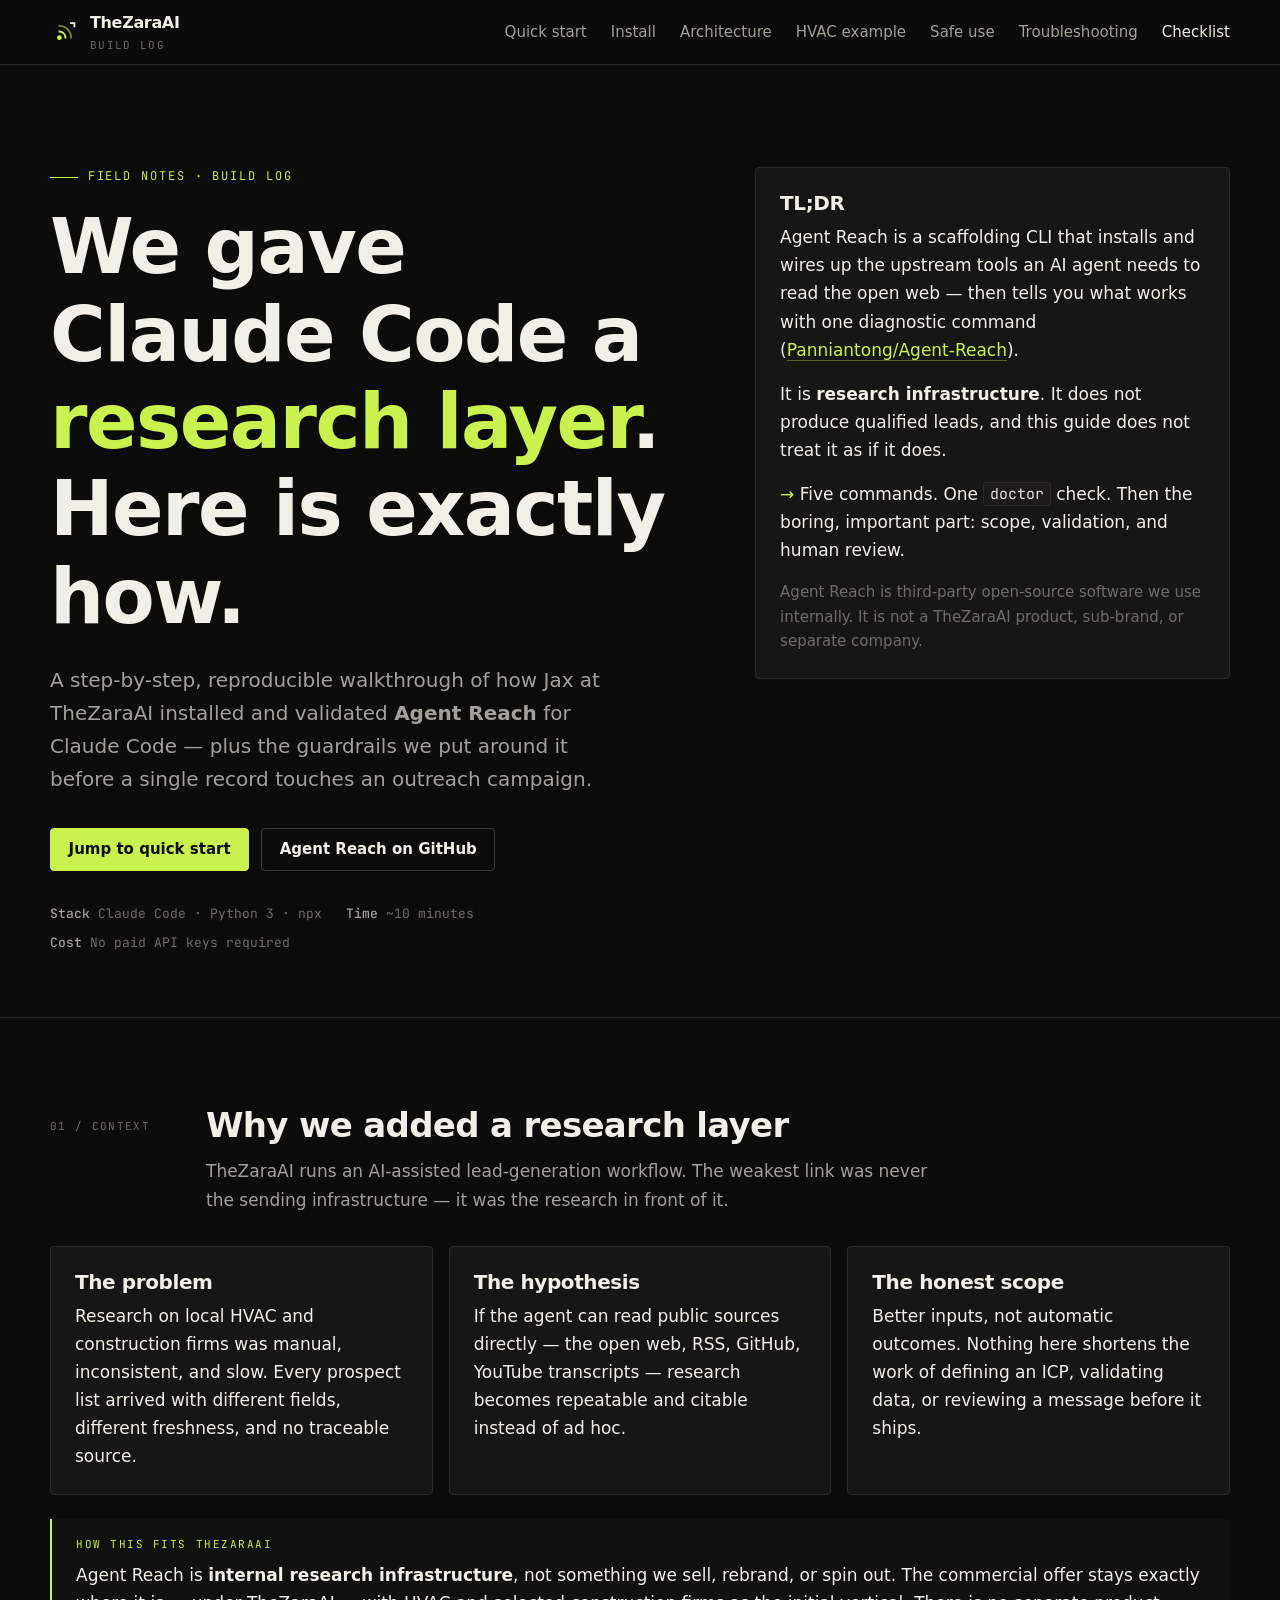
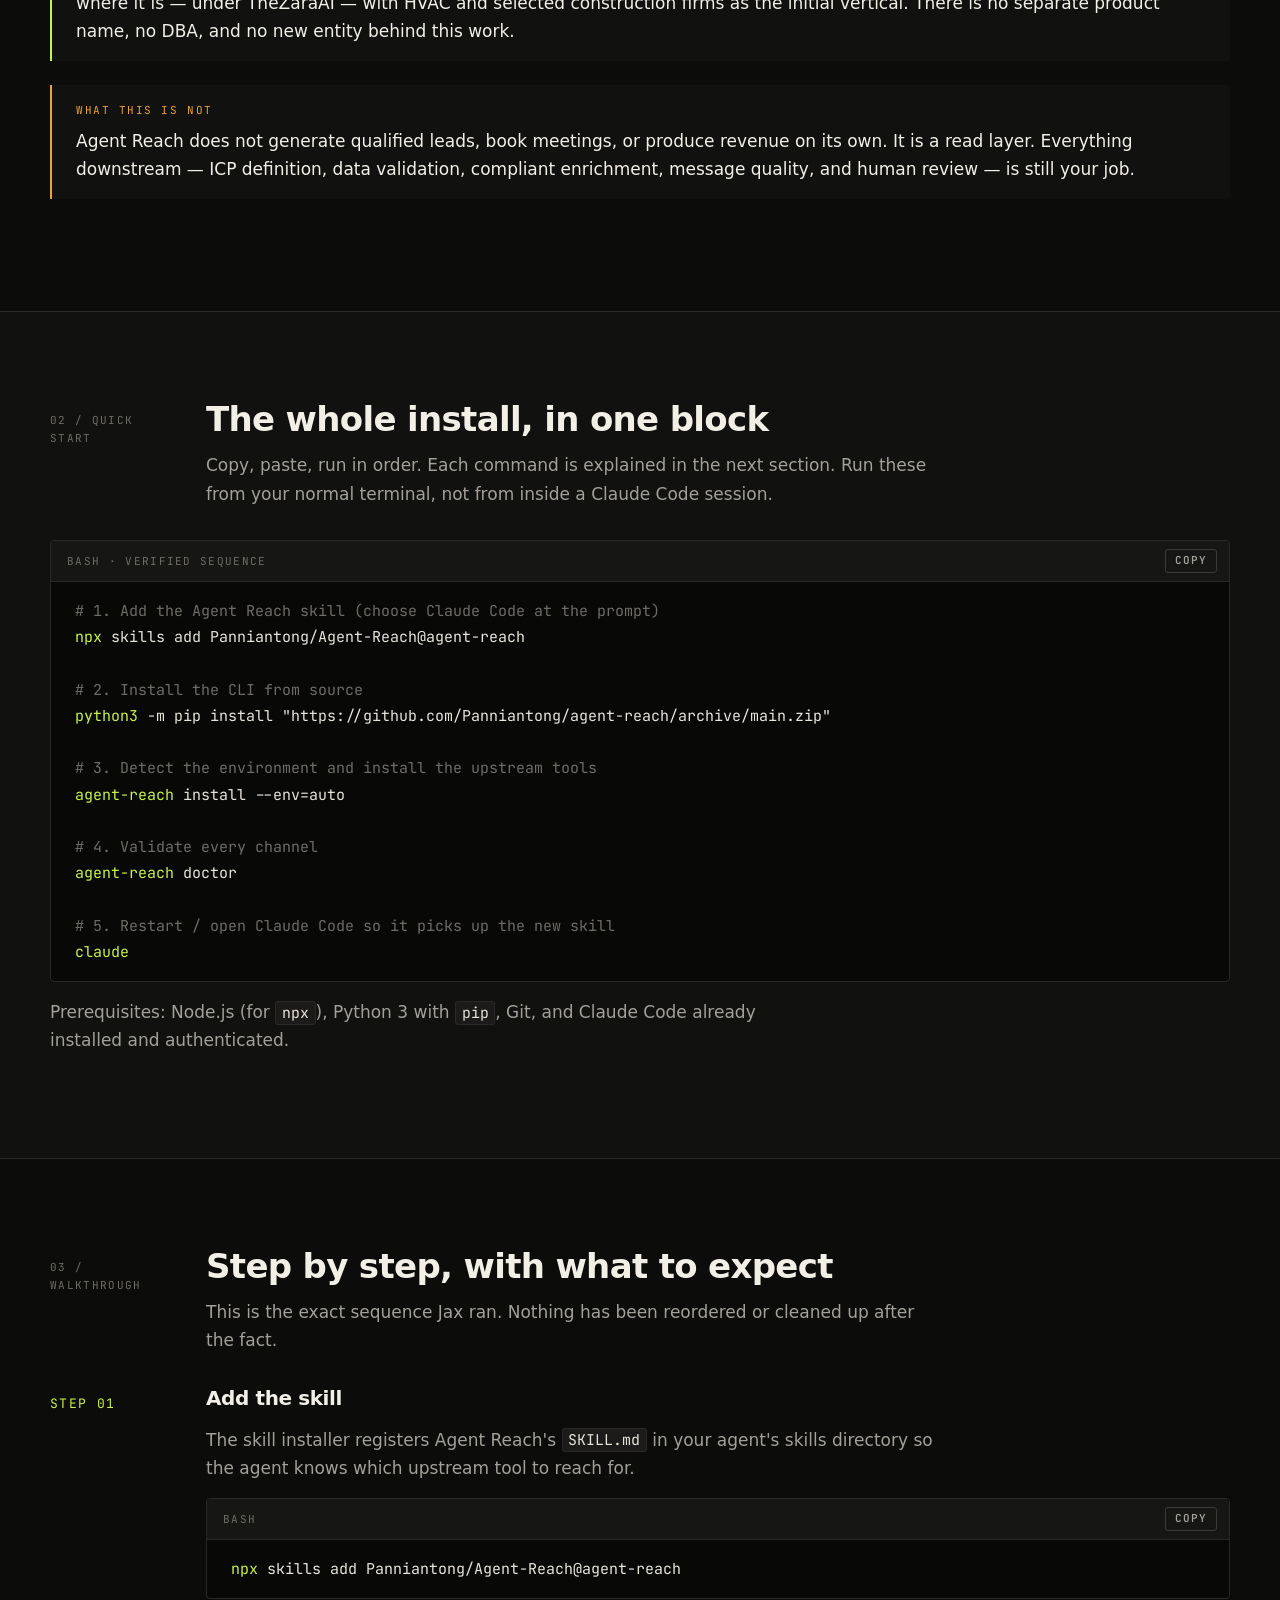
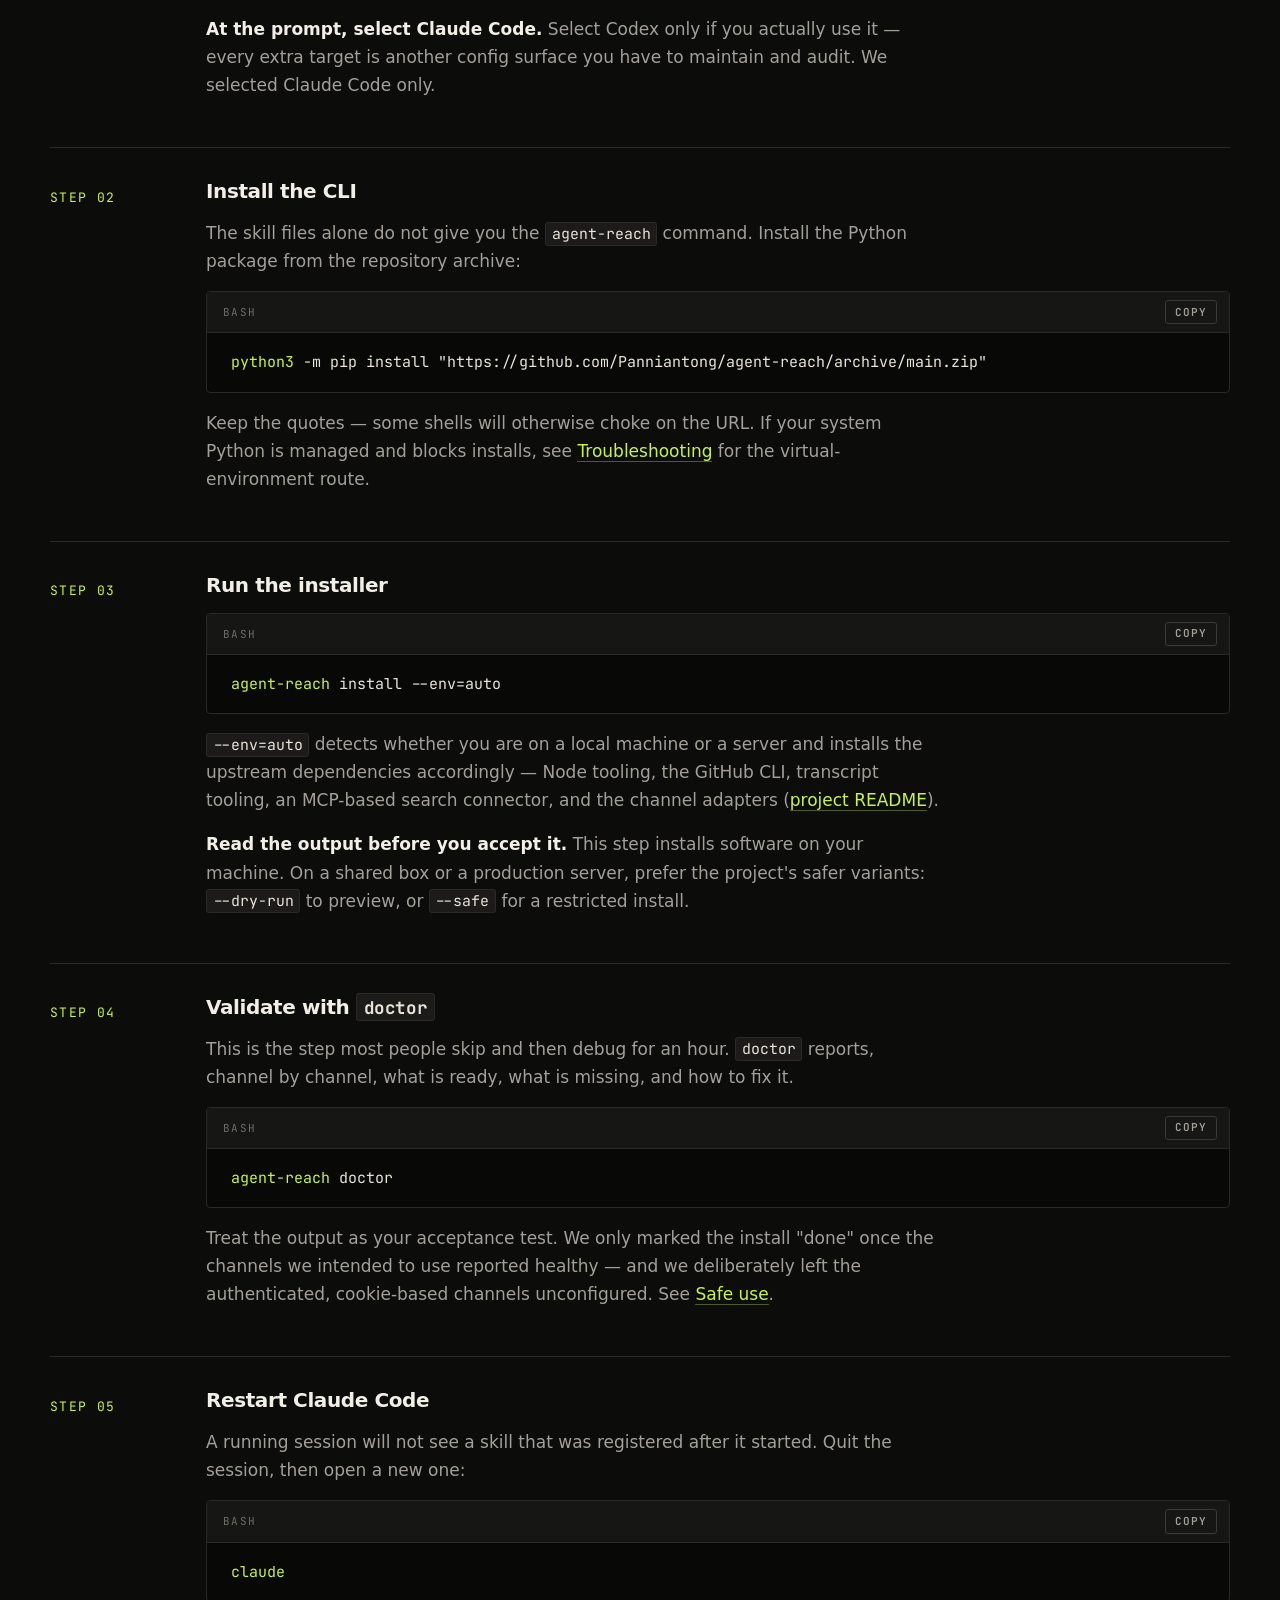
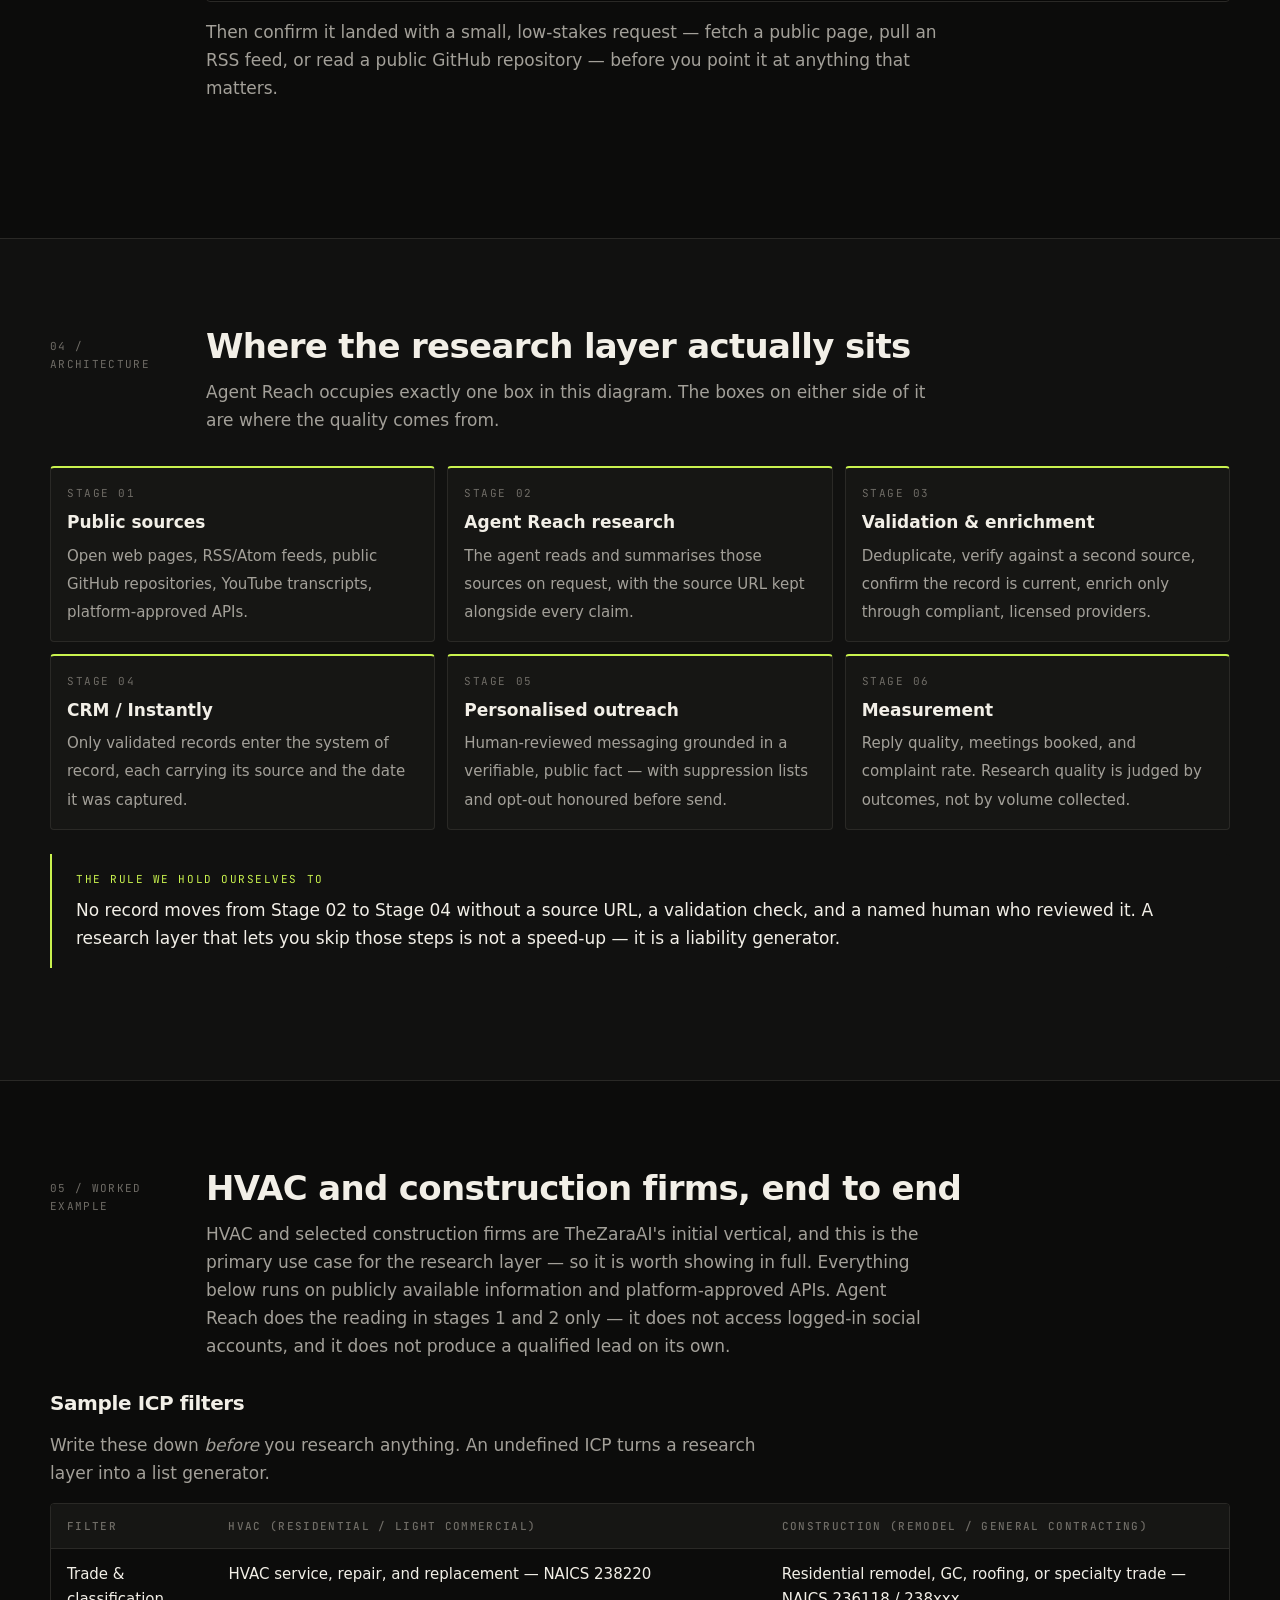
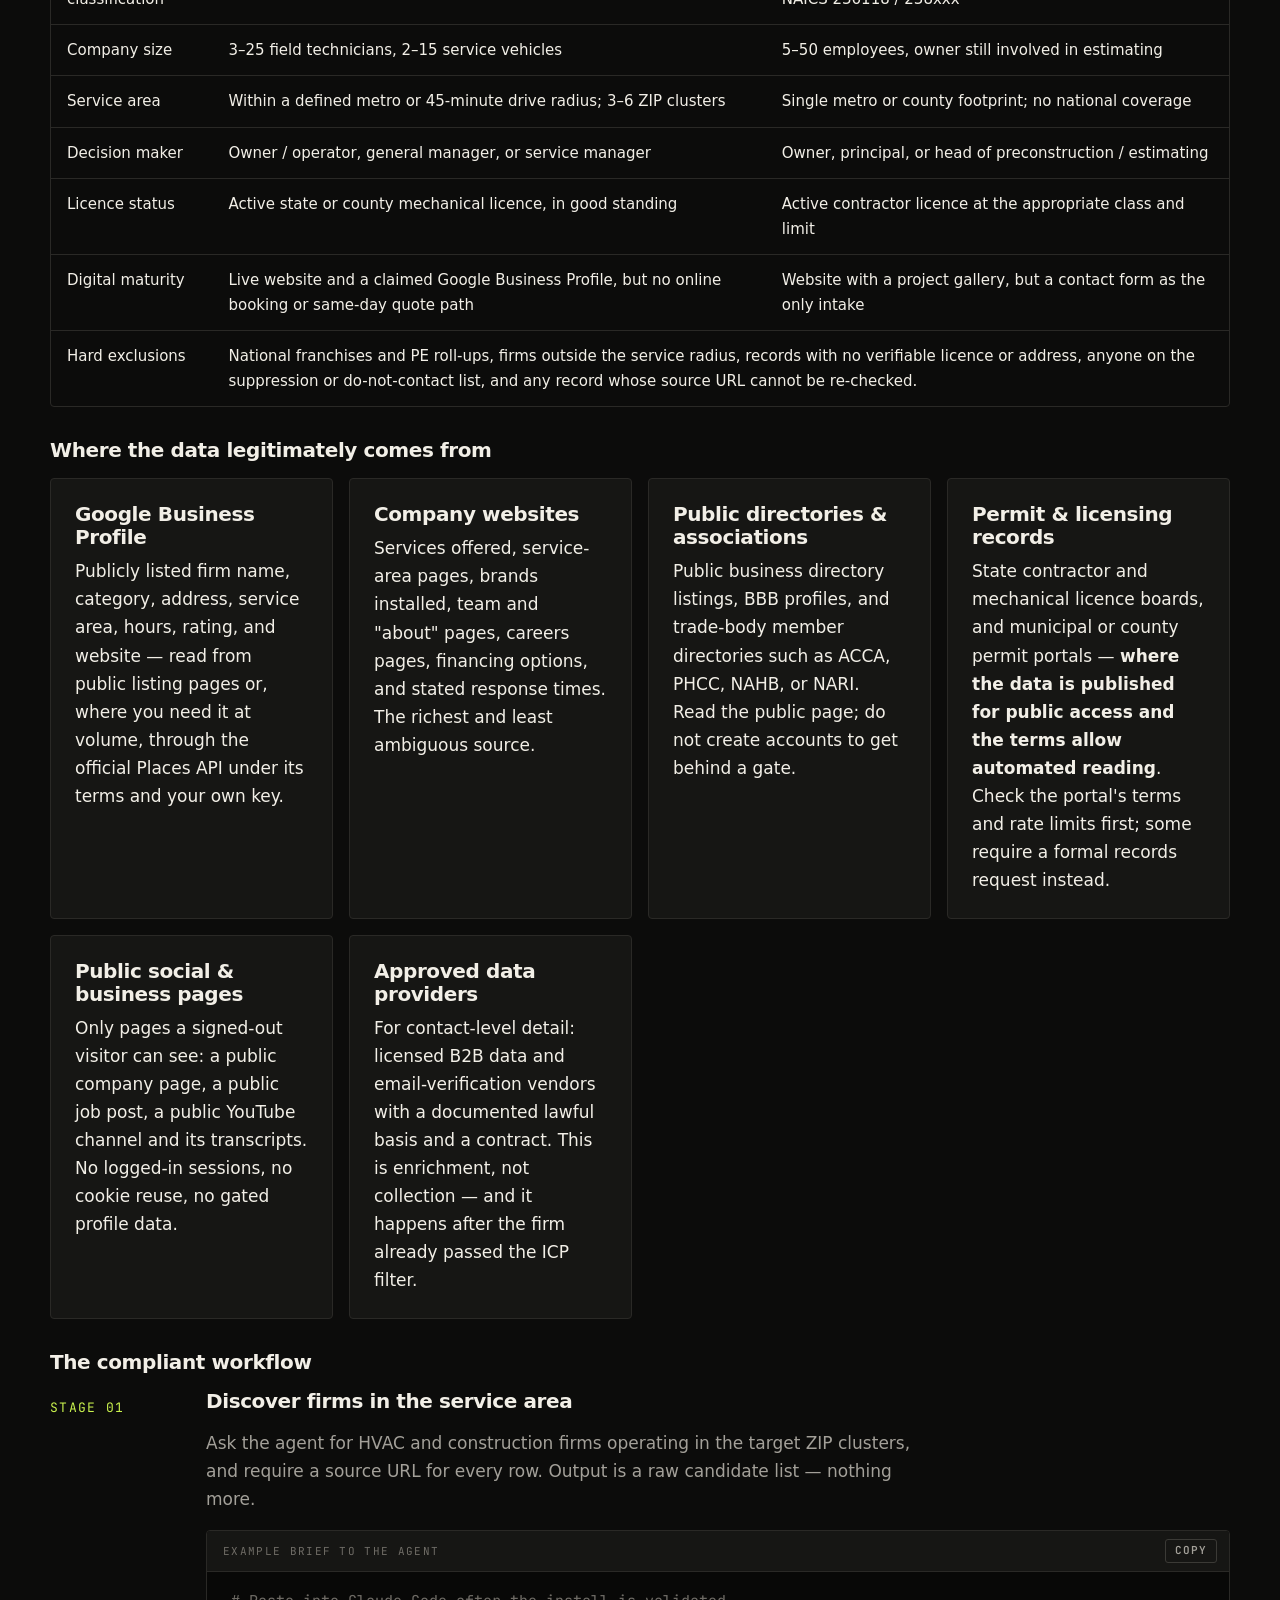
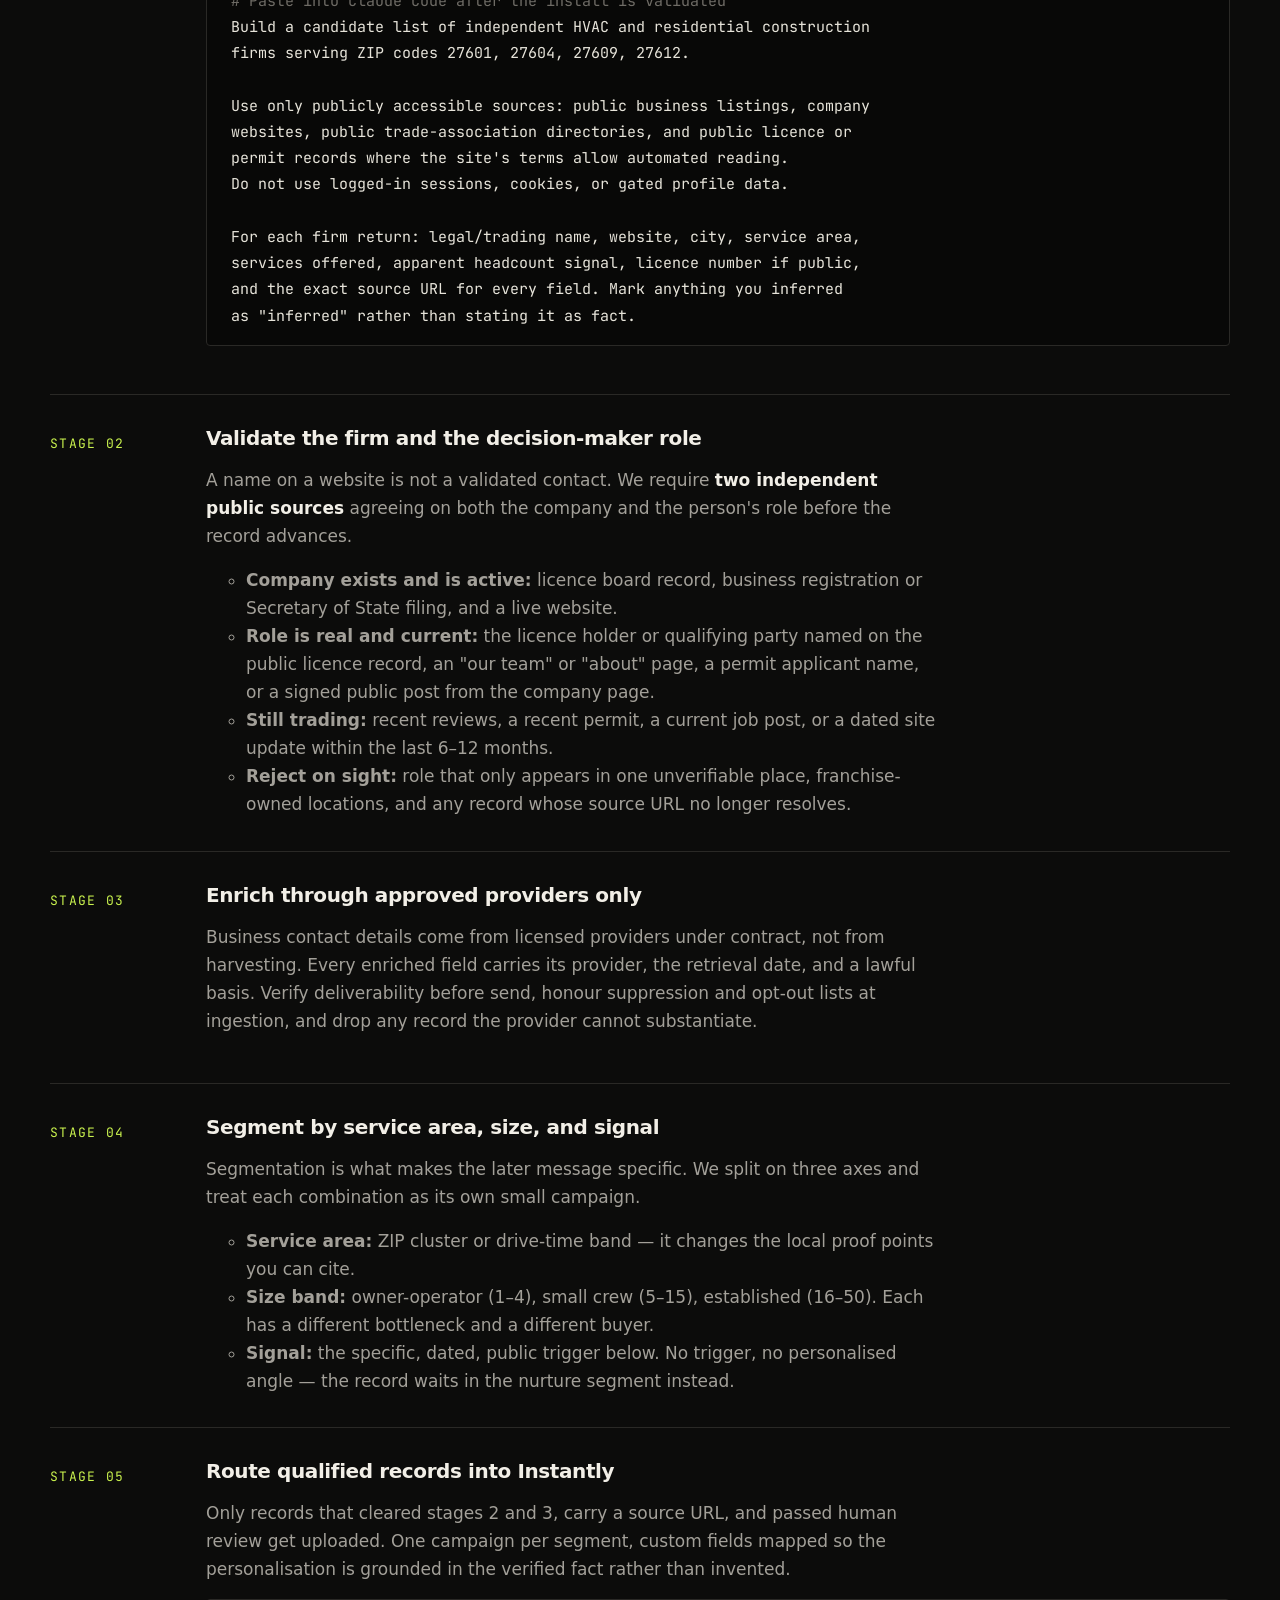
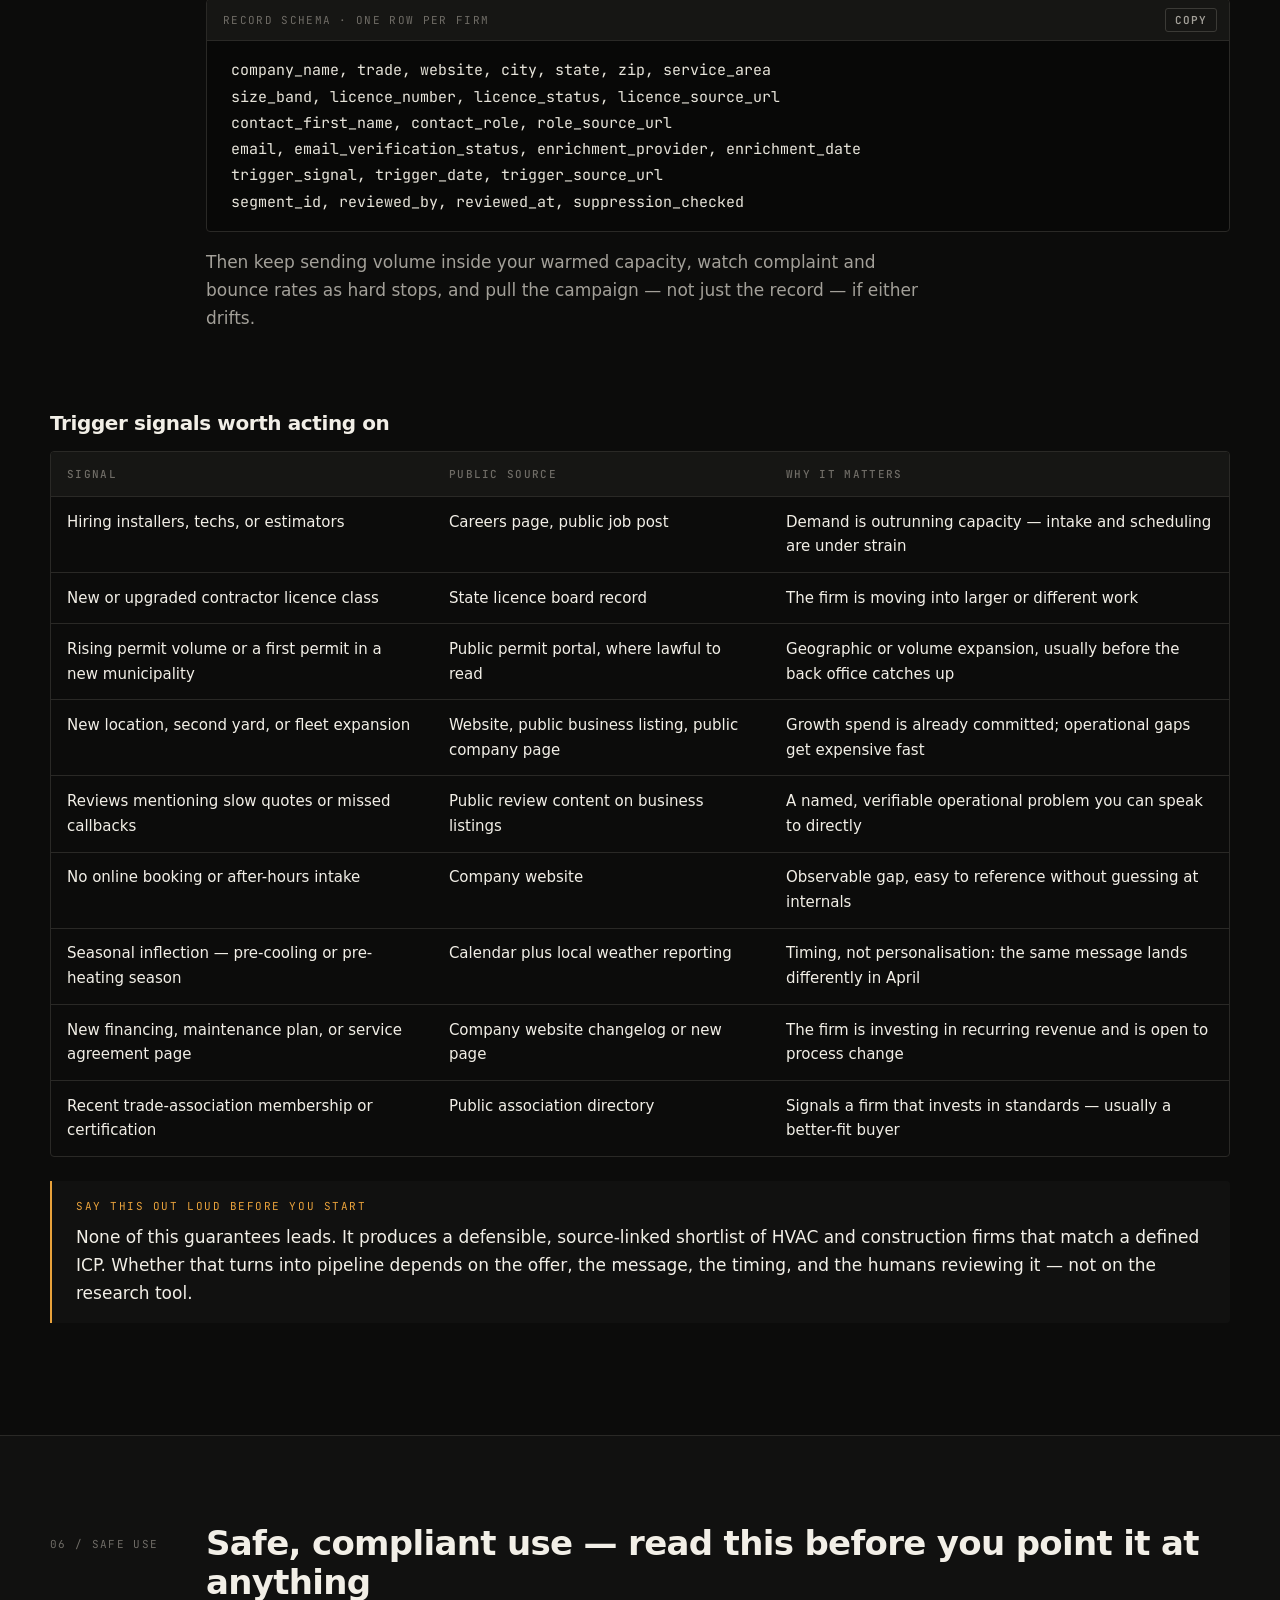
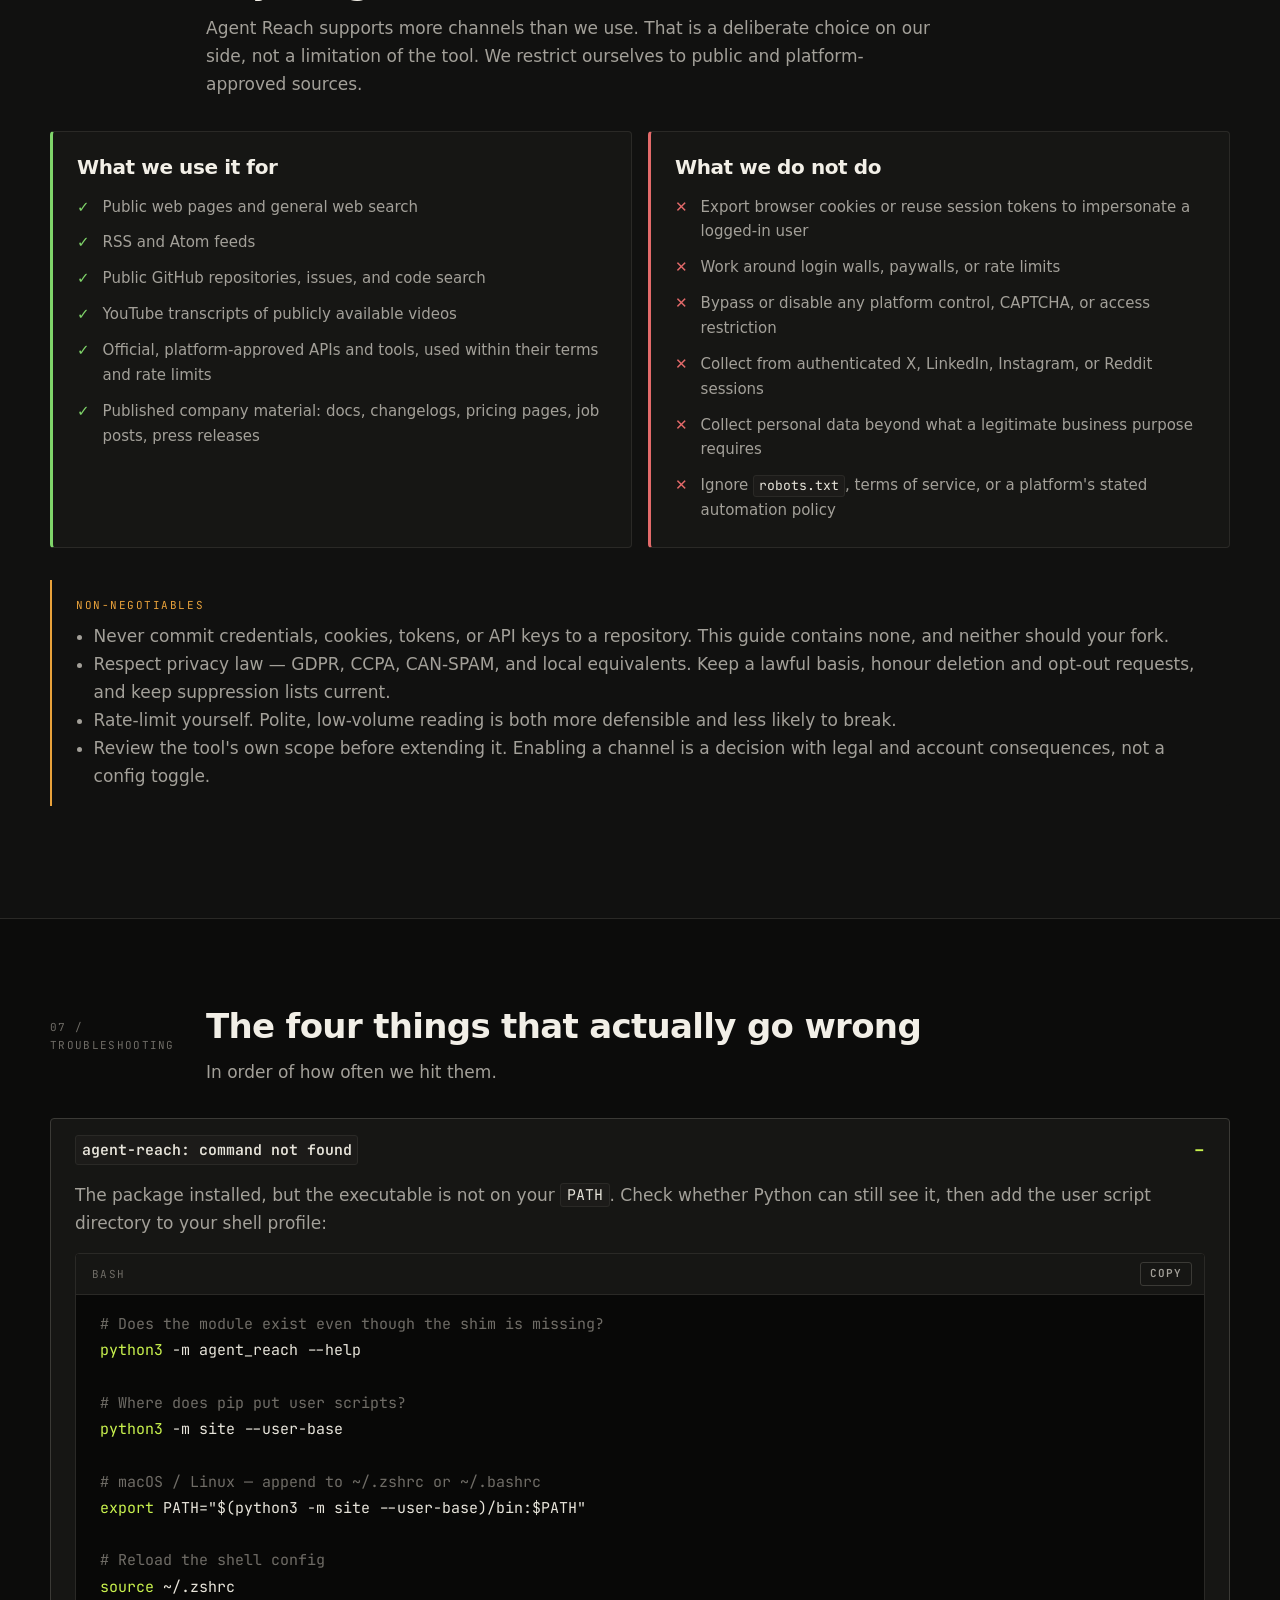
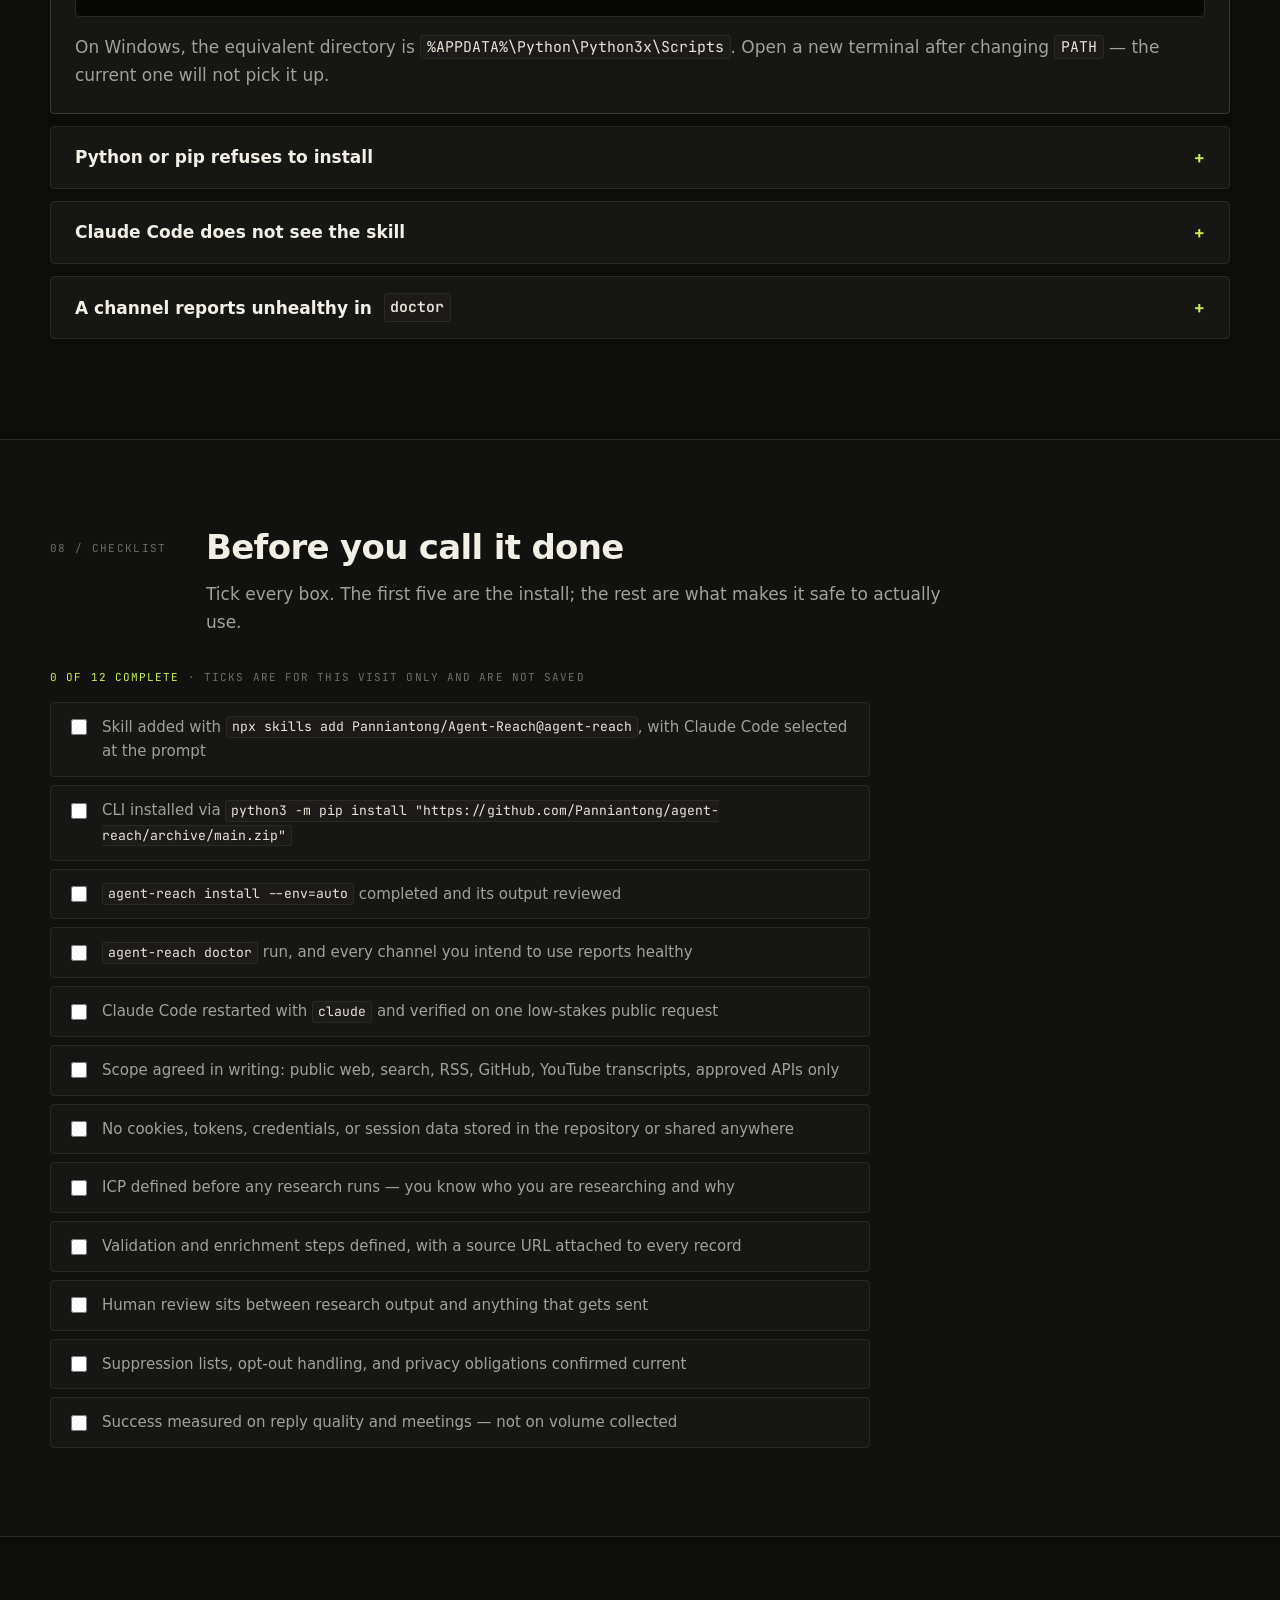
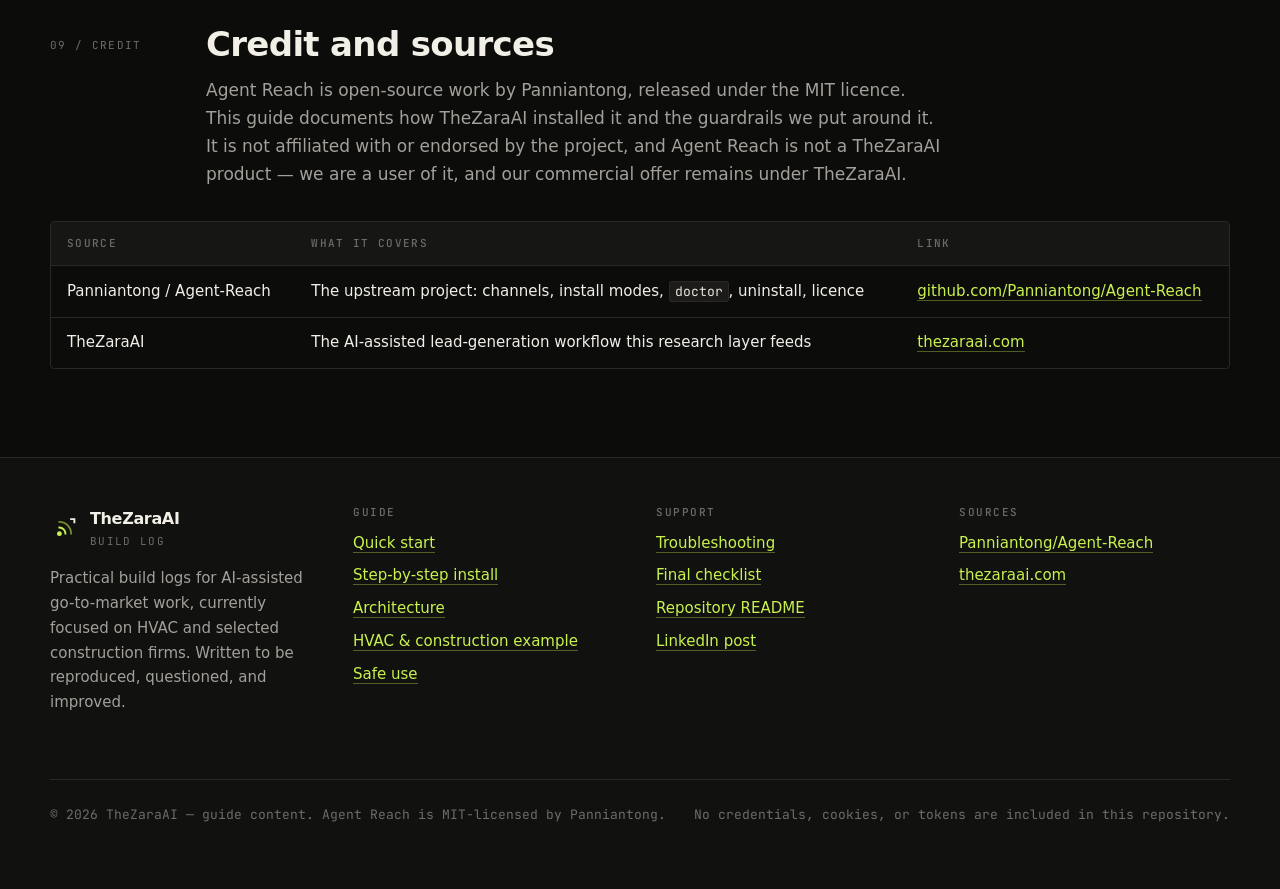
==== docs/agent-reach/index.html @ 184eb546 "docs: publish Agent Reach for Claude Code guide via GitHub Pages Adds the static Agent Reach install" ====
<!doctype html>
<html lang="en">
<head>
<meta charset="utf-8">
<meta name="viewport" content="width=device-width, initial-scale=1">
<title>Agent Reach for Claude Code — Install &amp; Validation Guide | TheZaraAI</title>
<meta name="description" content="How TheZaraAI installed and validated Agent Reach for Claude Code: exact commands, a doctor check, a research-to-outreach architecture, safe-use rules, and a troubleshooting guide.">
<meta name="author" content="Jax — TheZaraAI">
<meta name="theme-color" content="#0C0C0B">
<link rel="canonical" href="https://thezaraai.github.io/TheZaraAI/agent-reach/">

<meta property="og:type" content="article">
<meta property="og:title" content="Agent Reach for Claude Code — Install &amp; Validation Guide">
<meta property="og:description" content="Exact install commands, a doctor validation pass, a research-to-outreach architecture, and the safe-use rules TheZaraAI applies before any data touches a campaign.">
<meta property="og:url" content="https://thezaraai.github.io/TheZaraAI/agent-reach/">
<meta property="og:image" content="https://thezaraai.github.io/TheZaraAI/agent-reach/assets/img/mark.svg">
<meta name="twitter:card" content="summary">

<link rel="icon" href="assets/img/mark.svg" type="image/svg+xml">
<link rel="preconnect" href="https://api.fontshare.com" crossorigin>
<link rel="preconnect" href="https://fonts.gstatic.com" crossorigin>
<link rel="stylesheet" href="https://api.fontshare.com/v2/css?f[]=cabinet-grotesk@700,800&f[]=general-sans@400,500,600&display=swap">
<link rel="stylesheet" href="https://fonts.googleapis.com/css2?family=JetBrains+Mono:wght@400;600&display=swap">
<link rel="stylesheet" href="assets/css/styles.css">

<script type="application/ld+json">
{
  "@context": "https://schema.org",
  "@type": "TechArticle",
  "headline": "Agent Reach for Claude Code — Install & Validation Guide",
  "description": "How TheZaraAI installed and validated Agent Reach for Claude Code, and how it fits a compliant research-to-outreach workflow.",
  "author": { "@type": "Organization", "name": "TheZaraAI", "url": "https://thezaraai.com" },
  "publisher": { "@type": "Organization", "name": "TheZaraAI", "url": "https://thezaraai.com" },
  "about": "Agent Reach, Claude Code, AI research tooling",
  "citation": "https://github.com/Panniantong/Agent-Reach"
}
</script>
</head>
<body>
<a class="skip-link" href="#main">Skip to content</a>

<header class="site-header">
  <div class="wrap site-header__inner">
    <a class="brand" href="#top" aria-label="TheZaraAI — Agent Reach guide home">
      <svg width="30" height="30" viewBox="0 0 32 32" fill="none" aria-hidden="true">
        <circle cx="10" cy="22" r="2.6" fill="currentColor"/>
        <path d="M10 15.5a6.5 6.5 0 0 1 6.5 6.5" stroke="currentColor" stroke-width="2" stroke-linecap="square"/>
        <path d="M10 9.5A12.5 12.5 0 0 1 22.5 22" stroke="currentColor" stroke-width="2" stroke-linecap="square" opacity=".55"/>
        <path d="M22.5 6.5h3.5V10" stroke="#F2EFE7" stroke-width="2" stroke-linecap="square"/>
      </svg>
      <span>TheZaraAI<small>Build log</small></span>
    </a>
    <button class="nav-toggle" id="navToggle" aria-expanded="false" aria-controls="siteNav">Menu</button>
    <nav class="site-nav" id="siteNav" aria-label="Section navigation">
      <a href="#quickstart">Quick start</a>
      <a href="#install">Install</a>
      <a href="#architecture">Architecture</a>
      <a href="#hvac">HVAC example</a>
      <a href="#safety">Safe use</a>
      <a href="#troubleshooting">Troubleshooting</a>
      <a href="#checklist">Checklist</a>
    </nav>
  </div>
</header>

<main id="main">
  <!-- ============ HERO ============ -->
  <section class="hero" id="top">
    <div class="wrap hero__grid">
      <div>
        <p class="eyebrow">Field notes · Build log</p>
        <h1>We gave Claude Code a <em>research layer</em>. Here is exactly how.</h1>
        <p class="hero__lede">
          A step-by-step, reproducible walkthrough of how Jax at TheZaraAI installed and validated
          <strong>Agent Reach</strong> for Claude Code — plus the guardrails we put around it before
          a single record touches an outreach campaign.
        </p>
        <div class="btn-row">
          <a class="btn btn--primary" href="#quickstart">Jump to quick start</a>
          <a class="btn" href="https://github.com/Panniantong/Agent-Reach" rel="noopener">Agent Reach on GitHub</a>
        </div>
        <div class="hero__meta">
          <span><b>Stack</b> Claude Code · Python 3 · npx</span>
          <span><b>Time</b> ~10 minutes</span>
          <span><b>Cost</b> No paid API keys required</span>
        </div>
      </div>

      <aside class="card" aria-labelledby="tldr">
        <h3 id="tldr">TL;DR</h3>
        <p>Agent Reach is a scaffolding CLI that installs and wires up the upstream tools an AI agent needs to read the open web — then tells you what works with one diagnostic command
          (<a href="https://github.com/Panniantong/Agent-Reach" rel="noopener">Panniantong/Agent-Reach</a>).</p>
        <p>It is <strong>research infrastructure</strong>. It does not produce qualified leads, and this guide does not treat it as if it does.</p>
        <p><span style="color:var(--accent)">→</span> Five commands. One <code>doctor</code> check. Then the boring, important part: scope, validation, and human review.</p>
        <p style="margin-bottom:0; color:var(--text-faint); font-size:var(--text-sm)">Agent Reach is third-party open-source software we use internally. It is not a TheZaraAI product, sub-brand, or separate company.</p>
      </aside>
    </div>
  </section>

  <!-- ============ CONTEXT ============ -->
  <section class="section" id="why">
    <div class="wrap">
      <div class="section__head">
        <div class="section__num">01 / Context</div>
        <div>
          <h2>Why we added a research layer</h2>
          <p class="section__sub">TheZaraAI runs an AI-assisted lead-generation workflow. The weakest link was never the sending
            infrastructure — it was the research in front of it.</p>
        </div>
      </div>
      <div class="grid grid--3">
        <div class="card">
          <h3>The problem</h3>
          <p>Research on local HVAC and construction firms was manual, inconsistent, and slow. Every prospect list arrived with different fields, different freshness, and no traceable source.</p>
        </div>
        <div class="card">
          <h3>The hypothesis</h3>
          <p>If the agent can read public sources directly — the open web, RSS, GitHub, YouTube transcripts — research becomes repeatable and citable instead of ad hoc.</p>
        </div>
        <div class="card">
          <h3>The honest scope</h3>
          <p>Better inputs, not automatic outcomes. Nothing here shortens the work of defining an ICP, validating data, or reviewing a message before it ships.</p>
        </div>
      </div>

      <div class="note">
        <div class="note__label">How this fits TheZaraAI</div>
        <p style="margin-bottom:0">Agent Reach is <strong>internal research infrastructure</strong>, not something we sell, rebrand, or spin out.
          The commercial offer stays exactly where it is — under TheZaraAI — with HVAC and selected construction firms as the initial vertical.
          There is no separate product name, no DBA, and no new entity behind this work.</p>
      </div>

      <div class="note note--warn">
        <div class="note__label">What this is not</div>
        <p style="margin-bottom:0">Agent Reach does not generate qualified leads, book meetings, or produce revenue on its own. It is a read layer.
          Everything downstream — ICP definition, data validation, compliant enrichment, message quality, and human review — is still your job.</p>
      </div>
    </div>
  </section>

  <!-- ============ QUICK START ============ -->
  <section class="section section--alt" id="quickstart">
    <div class="wrap">
      <div class="section__head">
        <div class="section__num">02 / Quick start</div>
        <div>
          <h2>The whole install, in one block</h2>
          <p class="section__sub">Copy, paste, run in order. Each command is explained in the next section. Run these from your normal terminal, not from inside a Claude Code session.</p>
        </div>
      </div>

      <div class="code">
        <div class="code__bar">
          <span class="code__title">bash · verified sequence</span>
          <button class="copy-btn" type="button" data-copy="#qs-code">Copy</button>
        </div>
<pre><code id="qs-code"><span class="c"># 1. Add the Agent Reach skill (choose Claude Code at the prompt)</span>
<span class="p">npx</span> skills add Panniantong/Agent-Reach@agent-reach

<span class="c"># 2. Install the CLI from source</span>
<span class="p">python3</span> -m pip install "https://github.com/Panniantong/agent-reach/archive/main.zip"

<span class="c"># 3. Detect the environment and install the upstream tools</span>
<span class="p">agent-reach</span> install --env=auto

<span class="c"># 4. Validate every channel</span>
<span class="p">agent-reach</span> doctor

<span class="c"># 5. Restart / open Claude Code so it picks up the new skill</span>
<span class="p">claude</span></code></pre>
      </div>
      <p class="prose" style="color:var(--text-muted)">Prerequisites: Node.js (for <code>npx</code>), Python 3 with <code>pip</code>, Git, and Claude Code already installed and authenticated.</p>
    </div>
  </section>

  <!-- ============ STEP BY STEP ============ -->
  <section class="section" id="install">
    <div class="wrap">
      <div class="section__head">
        <div class="section__num">03 / Walkthrough</div>
        <div>
          <h2>Step by step, with what to expect</h2>
          <p class="section__sub">This is the exact sequence Jax ran. Nothing has been reordered or cleaned up after the fact.</p>
        </div>
      </div>

      <ol class="steps">
        <li class="step reveal">
          <div class="step__n">STEP 01</div>
          <div>
            <h3>Add the skill</h3>
            <p>The skill installer registers Agent Reach's <code>SKILL.md</code> in your agent's skills directory so the agent knows which upstream tool to reach for.</p>
            <div class="code">
              <div class="code__bar"><span class="code__title">bash</span><button class="copy-btn" type="button" data-copy="#s1">Copy</button></div>
<pre><code id="s1"><span class="p">npx</span> skills add Panniantong/Agent-Reach@agent-reach</code></pre>
            </div>
            <p><strong>At the prompt, select Claude Code.</strong> Select Codex only if you actually use it — every extra target is another config surface you have to maintain and audit. We selected Claude Code only.</p>
          </div>
        </li>

        <li class="step reveal">
          <div class="step__n">STEP 02</div>
          <div>
            <h3>Install the CLI</h3>
            <p>The skill files alone do not give you the <code>agent-reach</code> command. Install the Python package from the repository archive:</p>
            <div class="code">
              <div class="code__bar"><span class="code__title">bash</span><button class="copy-btn" type="button" data-copy="#s2">Copy</button></div>
<pre><code id="s2"><span class="p">python3</span> -m pip install "https://github.com/Panniantong/agent-reach/archive/main.zip"</code></pre>
            </div>
            <p>Keep the quotes — some shells will otherwise choke on the URL. If your system Python is managed and blocks installs, see <a href="#troubleshooting">Troubleshooting</a> for the virtual-environment route.</p>
          </div>
        </li>

        <li class="step reveal">
          <div class="step__n">STEP 03</div>
          <div>
            <h3>Run the installer</h3>
            <div class="code">
              <div class="code__bar"><span class="code__title">bash</span><button class="copy-btn" type="button" data-copy="#s3">Copy</button></div>
<pre><code id="s3"><span class="p">agent-reach</span> install --env=auto</code></pre>
            </div>
            <p><code>--env=auto</code> detects whether you are on a local machine or a server and installs the upstream dependencies accordingly — Node tooling, the GitHub CLI, transcript tooling, an MCP-based search connector, and the channel adapters
              (<a href="https://github.com/Panniantong/Agent-Reach" rel="noopener">project README</a>).</p>
            <p><strong>Read the output before you accept it.</strong> This step installs software on your machine. On a shared box or a production server, prefer the project's safer variants: <code>--dry-run</code> to preview, or <code>--safe</code> for a restricted install.</p>
          </div>
        </li>

        <li class="step reveal">
          <div class="step__n">STEP 04</div>
          <div>
            <h3>Validate with <code>doctor</code></h3>
            <p>This is the step most people skip and then debug for an hour. <code>doctor</code> reports, channel by channel, what is ready, what is missing, and how to fix it.</p>
            <div class="code">
              <div class="code__bar"><span class="code__title">bash</span><button class="copy-btn" type="button" data-copy="#s4">Copy</button></div>
<pre><code id="s4"><span class="p">agent-reach</span> doctor</code></pre>
            </div>
            <p>Treat the output as your acceptance test. We only marked the install "done" once the channels we intended to use reported healthy — and we deliberately left the authenticated, cookie-based channels unconfigured. See <a href="#safety">Safe use</a>.</p>
          </div>
        </li>

        <li class="step reveal">
          <div class="step__n">STEP 05</div>
          <div>
            <h3>Restart Claude Code</h3>
            <p>A running session will not see a skill that was registered after it started. Quit the session, then open a new one:</p>
            <div class="code">
              <div class="code__bar"><span class="code__title">bash</span><button class="copy-btn" type="button" data-copy="#s5">Copy</button></div>
<pre><code id="s5"><span class="p">claude</span></code></pre>
            </div>
            <p>Then confirm it landed with a small, low-stakes request — fetch a public page, pull an RSS feed, or read a public GitHub repository — before you point it at anything that matters.</p>
          </div>
        </li>
      </ol>
    </div>
  </section>

  <!-- ============ ARCHITECTURE ============ -->
  <section class="section section--alt" id="architecture">
    <div class="wrap">
      <div class="section__head">
        <div class="section__num">04 / Architecture</div>
        <div>
          <h2>Where the research layer actually sits</h2>
          <p class="section__sub">Agent Reach occupies exactly one box in this diagram. The boxes on either side of it are where the quality comes from.</p>
        </div>
      </div>

      <ol class="pipeline">
        <li><span class="k">Stage 01</span><b>Public sources</b><span class="d">Open web pages, RSS/Atom feeds, public GitHub repositories, YouTube transcripts, platform-approved APIs.</span></li>
        <li><span class="k">Stage 02</span><b>Agent Reach research</b><span class="d">The agent reads and summarises those sources on request, with the source URL kept alongside every claim.</span></li>
        <li><span class="k">Stage 03</span><b>Validation &amp; enrichment</b><span class="d">Deduplicate, verify against a second source, confirm the record is current, enrich only through compliant, licensed providers.</span></li>
        <li><span class="k">Stage 04</span><b>CRM / Instantly</b><span class="d">Only validated records enter the system of record, each carrying its source and the date it was captured.</span></li>
        <li><span class="k">Stage 05</span><b>Personalised outreach</b><span class="d">Human-reviewed messaging grounded in a verifiable, public fact — with suppression lists and opt-out honoured before send.</span></li>
        <li><span class="k">Stage 06</span><b>Measurement</b><span class="d">Reply quality, meetings booked, and complaint rate. Research quality is judged by outcomes, not by volume collected.</span></li>
      </ol>

      <div class="note">
        <div class="note__label">The rule we hold ourselves to</div>
        <p style="margin-bottom:0">No record moves from Stage 02 to Stage 04 without a source URL, a validation check, and a named human who reviewed it.
          A research layer that lets you skip those steps is not a speed-up — it is a liability generator.</p>
      </div>
    </div>
  </section>

  <!-- ============ HVAC / CONSTRUCTION WORKED EXAMPLE ============ -->
  <section class="section" id="hvac">
    <div class="wrap">
      <div class="section__head">
        <div class="section__num">05 / Worked example</div>
        <div>
          <h2>HVAC and construction firms, end to end</h2>
          <p class="section__sub">HVAC and selected construction firms are TheZaraAI's initial vertical, and this is the primary use case for the
            research layer — so it is worth showing in full. Everything below runs on publicly available
            information and platform-approved APIs. Agent Reach does the reading in stages 1 and 2 only — it does not access logged-in
            social accounts, and it does not produce a qualified lead on its own.</p>
        </div>
      </div>

      <h3 style="font-size:var(--text-lg)">Sample ICP filters</h3>
      <p class="prose" style="color:var(--text-muted)">Write these down <em>before</em> you research anything. An undefined ICP turns a research layer into a list generator.</p>
      <div class="table-wrap" style="margin-bottom:var(--space-8)">
        <table>
          <thead>
            <tr><th scope="col">Filter</th><th scope="col">HVAC (residential / light commercial)</th><th scope="col">Construction (remodel / general contracting)</th></tr>
          </thead>
          <tbody>
            <tr><td>Trade &amp; classification</td><td>HVAC service, repair, and replacement — NAICS 238220</td><td>Residential remodel, GC, roofing, or specialty trade — NAICS 236118 / 238xxx</td></tr>
            <tr><td>Company size</td><td>3–25 field technicians, 2–15 service vehicles</td><td>5–50 employees, owner still involved in estimating</td></tr>
            <tr><td>Service area</td><td>Within a defined metro or 45-minute drive radius; 3–6 ZIP clusters</td><td>Single metro or county footprint; no national coverage</td></tr>
            <tr><td>Decision maker</td><td>Owner / operator, general manager, or service manager</td><td>Owner, principal, or head of preconstruction / estimating</td></tr>
            <tr><td>Licence status</td><td>Active state or county mechanical licence, in good standing</td><td>Active contractor licence at the appropriate class and limit</td></tr>
            <tr><td>Digital maturity</td><td>Live website and a claimed Google Business Profile, but no online booking or same-day quote path</td><td>Website with a project gallery, but a contact form as the only intake</td></tr>
            <tr><td>Hard exclusions</td><td colspan="2">National franchises and PE roll-ups, firms outside the service radius, records with no verifiable licence or address, anyone on the suppression or do-not-contact list, and any record whose source URL cannot be re-checked.</td></tr>
          </tbody>
        </table>
      </div>

      <h3 style="font-size:var(--text-lg)">Where the data legitimately comes from</h3>
      <div class="grid grid--3" style="margin-bottom:var(--space-8)">
        <div class="card">
          <h3>Google Business Profile</h3>
          <p>Publicly listed firm name, category, address, service area, hours, rating, and website — read from public listing pages or, where you need it at volume, through the official Places API under its terms and your own key.</p>
        </div>
        <div class="card">
          <h3>Company websites</h3>
          <p>Services offered, service-area pages, brands installed, team and "about" pages, careers pages, financing options, and stated response times. The richest and least ambiguous source.</p>
        </div>
        <div class="card">
          <h3>Public directories &amp; associations</h3>
          <p>Public business directory listings, BBB profiles, and trade-body member directories such as ACCA, PHCC, NAHB, or NARI. Read the public page; do not create accounts to get behind a gate.</p>
        </div>
        <div class="card">
          <h3>Permit &amp; licensing records</h3>
          <p>State contractor and mechanical licence boards, and municipal or county permit portals — <strong>where the data is published for public access and the terms allow automated reading</strong>. Check the portal's terms and rate limits first; some require a formal records request instead.</p>
        </div>
        <div class="card">
          <h3>Public social &amp; business pages</h3>
          <p>Only pages a signed-out visitor can see: a public company page, a public job post, a public YouTube channel and its transcripts. No logged-in sessions, no cookie reuse, no gated profile data.</p>
        </div>
        <div class="card">
          <h3>Approved data providers</h3>
          <p>For contact-level detail: licensed B2B data and email-verification vendors with a documented lawful basis and a contract. This is enrichment, not collection — and it happens after the firm already passed the ICP filter.</p>
        </div>
      </div>

      <h3 style="font-size:var(--text-lg)">The compliant workflow</h3>
      <ol class="steps" style="margin-bottom:var(--space-8)">
        <li class="step">
          <div class="step__n">STAGE 01</div>
          <div>
            <h3>Discover firms in the service area</h3>
            <p>Ask the agent for HVAC and construction firms operating in the target ZIP clusters, and require a source URL for every row. Output is a raw candidate list — nothing more.</p>
            <div class="code">
              <div class="code__bar"><span class="code__title">example brief to the agent</span><button class="copy-btn" type="button" data-copy="#h1">Copy</button></div>
<pre><code id="h1"><span class="c"># Paste into Claude Code after the install is validated</span>
Build a candidate list of independent HVAC and residential construction
firms serving ZIP codes 27601, 27604, 27609, 27612.

Use only publicly accessible sources: public business listings, company
websites, public trade-association directories, and public licence or
permit records where the site's terms allow automated reading.
Do not use logged-in sessions, cookies, or gated profile data.

For each firm return: legal/trading name, website, city, service area,
services offered, apparent headcount signal, licence number if public,
and the exact source URL for every field. Mark anything you inferred
as "inferred" rather than stating it as fact.</code></pre>
            </div>
          </div>
        </li>
        <li class="step">
          <div class="step__n">STAGE 02</div>
          <div>
            <h3>Validate the firm and the decision-maker role</h3>
            <p>A name on a website is not a validated contact. We require <strong>two independent public sources</strong> agreeing on both the company and the person's role before the record advances.</p>
            <ul class="prose" style="color:var(--text-muted)">
              <li><strong>Company exists and is active:</strong> licence board record, business registration or Secretary of State filing, and a live website.</li>
              <li><strong>Role is real and current:</strong> the licence holder or qualifying party named on the public licence record, an "our team" or "about" page, a permit applicant name, or a signed public post from the company page.</li>
              <li><strong>Still trading:</strong> recent reviews, a recent permit, a current job post, or a dated site update within the last 6–12 months.</li>
              <li><strong>Reject on sight:</strong> role that only appears in one unverifiable place, franchise-owned locations, and any record whose source URL no longer resolves.</li>
            </ul>
          </div>
        </li>
        <li class="step">
          <div class="step__n">STAGE 03</div>
          <div>
            <h3>Enrich through approved providers only</h3>
            <p>Business contact details come from licensed providers under contract, not from harvesting. Every enriched field carries its provider, the retrieval date, and a lawful basis. Verify deliverability before send, honour suppression and opt-out lists at ingestion, and drop any record the provider cannot substantiate.</p>
          </div>
        </li>
        <li class="step">
          <div class="step__n">STAGE 04</div>
          <div>
            <h3>Segment by service area, size, and signal</h3>
            <p>Segmentation is what makes the later message specific. We split on three axes and treat each combination as its own small campaign.</p>
            <ul class="prose" style="color:var(--text-muted)">
              <li><strong>Service area:</strong> ZIP cluster or drive-time band — it changes the local proof points you can cite.</li>
              <li><strong>Size band:</strong> owner-operator (1–4), small crew (5–15), established (16–50). Each has a different bottleneck and a different buyer.</li>
              <li><strong>Signal:</strong> the specific, dated, public trigger below. No trigger, no personalised angle — the record waits in the nurture segment instead.</li>
            </ul>
          </div>
        </li>
        <li class="step">
          <div class="step__n">STAGE 05</div>
          <div>
            <h3>Route qualified records into Instantly</h3>
            <p>Only records that cleared stages 2 and 3, carry a source URL, and passed human review get uploaded. One campaign per segment, custom fields mapped so the personalisation is grounded in the verified fact rather than invented.</p>
            <div class="code">
              <div class="code__bar"><span class="code__title">record schema · one row per firm</span><button class="copy-btn" type="button" data-copy="#h2">Copy</button></div>
<pre><code id="h2">company_name, trade, website, city, state, zip, service_area
size_band, licence_number, licence_status, licence_source_url
contact_first_name, contact_role, role_source_url
email, email_verification_status, enrichment_provider, enrichment_date
trigger_signal, trigger_date, trigger_source_url
segment_id, reviewed_by, reviewed_at, suppression_checked</code></pre>
            </div>
            <p>Then keep sending volume inside your warmed capacity, watch complaint and bounce rates as hard stops, and pull the campaign — not just the record — if either drifts.</p>
          </div>
        </li>
      </ol>

      <h3 style="font-size:var(--text-lg)">Trigger signals worth acting on</h3>
      <div class="table-wrap">
        <table>
          <thead><tr><th scope="col">Signal</th><th scope="col">Public source</th><th scope="col">Why it matters</th></tr></thead>
          <tbody>
            <tr><td>Hiring installers, techs, or estimators</td><td>Careers page, public job post</td><td>Demand is outrunning capacity — intake and scheduling are under strain</td></tr>
            <tr><td>New or upgraded contractor licence class</td><td>State licence board record</td><td>The firm is moving into larger or different work</td></tr>
            <tr><td>Rising permit volume or a first permit in a new municipality</td><td>Public permit portal, where lawful to read</td><td>Geographic or volume expansion, usually before the back office catches up</td></tr>
            <tr><td>New location, second yard, or fleet expansion</td><td>Website, public business listing, public company page</td><td>Growth spend is already committed; operational gaps get expensive fast</td></tr>
            <tr><td>Reviews mentioning slow quotes or missed callbacks</td><td>Public review content on business listings</td><td>A named, verifiable operational problem you can speak to directly</td></tr>
            <tr><td>No online booking or after-hours intake</td><td>Company website</td><td>Observable gap, easy to reference without guessing at internals</td></tr>
            <tr><td>Seasonal inflection — pre-cooling or pre-heating season</td><td>Calendar plus local weather reporting</td><td>Timing, not personalisation: the same message lands differently in April</td></tr>
            <tr><td>New financing, maintenance plan, or service agreement page</td><td>Company website changelog or new page</td><td>The firm is investing in recurring revenue and is open to process change</td></tr>
            <tr><td>Recent trade-association membership or certification</td><td>Public association directory</td><td>Signals a firm that invests in standards — usually a better-fit buyer</td></tr>
          </tbody>
        </table>
      </div>

      <div class="note note--warn">
        <div class="note__label">Say this out loud before you start</div>
        <p style="margin-bottom:0">None of this guarantees leads. It produces a defensible, source-linked shortlist of HVAC and construction firms that match a
          defined ICP. Whether that turns into pipeline depends on the offer, the message, the timing, and the humans reviewing it —
          not on the research tool.</p>
      </div>
    </div>
  </section>

  <!-- ============ SAFETY ============ -->
  <section class="section section--alt" id="safety">
    <div class="wrap">
      <div class="section__head">
        <div class="section__num">06 / Safe use</div>
        <div>
          <h2>Safe, compliant use — read this before you point it at anything</h2>
          <p class="section__sub">Agent Reach supports more channels than we use. That is a deliberate choice on our side, not a limitation of the tool.
            We restrict ourselves to public and platform-approved sources.</p>
        </div>
      </div>

      <div class="dd">
        <div class="dd__col dd__col--yes">
          <h3>What we use it for</h3>
          <ul>
            <li>Public web pages and general web search</li>
            <li>RSS and Atom feeds</li>
            <li>Public GitHub repositories, issues, and code search</li>
            <li>YouTube transcripts of publicly available videos</li>
            <li>Official, platform-approved APIs and tools, used within their terms and rate limits</li>
            <li>Published company material: docs, changelogs, pricing pages, job posts, press releases</li>
          </ul>
        </div>
        <div class="dd__col dd__col--no">
          <h3>What we do not do</h3>
          <ul>
            <li>Export browser cookies or reuse session tokens to impersonate a logged-in user</li>
            <li>Work around login walls, paywalls, or rate limits</li>
            <li>Bypass or disable any platform control, CAPTCHA, or access restriction</li>
            <li>Collect from authenticated X, LinkedIn, Instagram, or Reddit sessions</li>
            <li>Collect personal data beyond what a legitimate business purpose requires</li>
            <li>Ignore <code>robots.txt</code>, terms of service, or a platform's stated automation policy</li>
          </ul>
        </div>
      </div>

      <div class="note note--warn" style="margin-top:2rem">
        <div class="note__label">Non-negotiables</div>
        <ul style="margin:0; padding-left:1.1rem; color:var(--text-muted)">
          <li>Never commit credentials, cookies, tokens, or API keys to a repository. This guide contains none, and neither should your fork.</li>
          <li>Respect privacy law — GDPR, CCPA, CAN-SPAM, and local equivalents. Keep a lawful basis, honour deletion and opt-out requests, and keep suppression lists current.</li>
          <li>Rate-limit yourself. Polite, low-volume reading is both more defensible and less likely to break.</li>
          <li>Review the tool's own scope before extending it. Enabling a channel is a decision with legal and account consequences, not a config toggle.</li>
        </ul>
      </div>
    </div>
  </section>

  <!-- ============ TROUBLESHOOTING ============ -->
  <section class="section" id="troubleshooting">
    <div class="wrap">
      <div class="section__head">
        <div class="section__num">07 / Troubleshooting</div>
        <div>
          <h2>The four things that actually go wrong</h2>
          <p class="section__sub">In order of how often we hit them.</p>
        </div>
      </div>

      <details open>
        <summary><code>agent-reach: command not found</code></summary>
        <div class="details__body">
          <p>The package installed, but the executable is not on your <code>PATH</code>. Check whether Python can still see it, then add the user script directory to your shell profile:</p>
          <div class="code">
            <div class="code__bar"><span class="code__title">bash</span><button class="copy-btn" type="button" data-copy="#t1">Copy</button></div>
<pre><code id="t1"><span class="c"># Does the module exist even though the shim is missing?</span>
<span class="p">python3</span> -m agent_reach --help

<span class="c"># Where does pip put user scripts?</span>
<span class="p">python3</span> -m site --user-base

<span class="c"># macOS / Linux — append to ~/.zshrc or ~/.bashrc</span>
<span class="p">export</span> PATH="$(python3 -m site --user-base)/bin:$PATH"

<span class="c"># Reload the shell config</span>
<span class="p">source</span> ~/.zshrc</code></pre>
          </div>
          <p>On Windows, the equivalent directory is <code>%APPDATA%\Python\Python3x\Scripts</code>. Open a new terminal after changing <code>PATH</code> — the current one will not pick it up.</p>
        </div>
      </details>

      <details>
        <summary>Python or pip refuses to install</summary>
        <div class="details__body">
          <p>Modern Python distributions mark the system environment as externally managed and block direct installs. Do not force it with <code>--break-system-packages</code>. Use a virtual environment or a user install instead:</p>
          <div class="code">
            <div class="code__bar"><span class="code__title">bash</span><button class="copy-btn" type="button" data-copy="#t2">Copy</button></div>
<pre><code id="t2"><span class="c"># Confirm you are on Python 3.9+ and have pip</span>
<span class="p">python3</span> --version
<span class="p">python3</span> -m pip --version

<span class="c"># Option A — isolated virtual environment (recommended)</span>
<span class="p">python3</span> -m venv ~/.venvs/agent-reach
<span class="p">source</span> ~/.venvs/agent-reach/bin/activate
<span class="p">python3</span> -m pip install "https://github.com/Panniantong/agent-reach/archive/main.zip"

<span class="c"># Option B — per-user install</span>
<span class="p">python3</span> -m pip install --user "https://github.com/Panniantong/agent-reach/archive/main.zip"

<span class="c"># If pip itself is stale</span>
<span class="p">python3</span> -m pip install --upgrade pip</code></pre>
          </div>
          <p>If you use a virtual environment, remember that <code>agent-reach</code> only exists while that environment is active. <code>pipx</code> is a good alternative if you want a globally available command with an isolated environment.</p>
        </div>
      </details>

      <details>
        <summary>Claude Code does not see the skill</summary>
        <div class="details__body">
          <p>Skills are loaded at session start. A session that was already running when you installed will never see it.</p>
          <div class="code">
            <div class="code__bar"><span class="code__title">bash</span><button class="copy-btn" type="button" data-copy="#t3">Copy</button></div>
<pre><code id="t3"><span class="c"># Fully exit the running session, then start a fresh one</span>
<span class="p">claude</span></code></pre>
          </div>
          <p>Still missing? Re-run <code>npx skills add Panniantong/Agent-Reach@agent-reach</code> and confirm you selected <strong>Claude Code</strong> at the prompt — it is easy to skip past that selection. Then check that a skill file for Agent Reach exists in your Claude Code skills directory before debugging anything else.</p>
        </div>
      </details>

      <details>
        <summary>A channel reports unhealthy in <code>doctor</code></summary>
        <div class="details__body">
          <p><code>agent-reach doctor</code> is the source of truth. It names the channel, its status, and the fix.</p>
          <div class="code">
            <div class="code__bar"><span class="code__title">bash</span><button class="copy-btn" type="button" data-copy="#t4">Copy</button></div>
<pre><code id="t4"><span class="p">agent-reach</span> doctor</code></pre>
          </div>
          <p>Work through the report one channel at a time. Most failures are a missing upstream binary — re-running <code>agent-reach install --env=auto</code> resolves them. If a channel requires an authenticated session, leave it unconfigured unless you have an approved, terms-compliant path to that data; a red line in <code>doctor</code> for a channel you deliberately do not use is a correct result, not a failure.</p>
        </div>
      </details>
    </div>
  </section>

  <!-- ============ CHECKLIST ============ -->
  <section class="section section--alt" id="checklist">
    <div class="wrap">
      <div class="section__head">
        <div class="section__num">08 / Checklist</div>
        <div>
          <h2>Before you call it done</h2>
          <p class="section__sub">Tick every box. The first five are the install; the rest are what makes it safe to actually use.</p>
        </div>
      </div>
      <div class="prose" style="max-width:820px">
        <p class="checklist-meta"><span id="checklistProgress" aria-live="polite">0 of 12 complete</span> · ticks are for this visit only and are not saved</p>
        <ul class="checklist">
          <li><input type="checkbox" id="c1"><label for="c1">Skill added with <code>npx skills add Panniantong/Agent-Reach@agent-reach</code>, with Claude Code selected at the prompt</label></li>
          <li><input type="checkbox" id="c2"><label for="c2">CLI installed via <code>python3 -m pip install "https://github.com/Panniantong/agent-reach/archive/main.zip"</code></label></li>
          <li><input type="checkbox" id="c3"><label for="c3"><code>agent-reach install --env=auto</code> completed and its output reviewed</label></li>
          <li><input type="checkbox" id="c4"><label for="c4"><code>agent-reach doctor</code> run, and every channel you intend to use reports healthy</label></li>
          <li><input type="checkbox" id="c5"><label for="c5">Claude Code restarted with <code>claude</code> and verified on one low-stakes public request</label></li>
          <li><input type="checkbox" id="c6"><label for="c6">Scope agreed in writing: public web, search, RSS, GitHub, YouTube transcripts, approved APIs only</label></li>
          <li><input type="checkbox" id="c7"><label for="c7">No cookies, tokens, credentials, or session data stored in the repository or shared anywhere</label></li>
          <li><input type="checkbox" id="c8"><label for="c8">ICP defined before any research runs — you know who you are researching and why</label></li>
          <li><input type="checkbox" id="c9"><label for="c9">Validation and enrichment steps defined, with a source URL attached to every record</label></li>
          <li><input type="checkbox" id="c10"><label for="c10">Human review sits between research output and anything that gets sent</label></li>
          <li><input type="checkbox" id="c11"><label for="c11">Suppression lists, opt-out handling, and privacy obligations confirmed current</label></li>
          <li><input type="checkbox" id="c12"><label for="c12">Success measured on reply quality and meetings — not on volume collected</label></li>
        </ul>
      </div>
    </div>
  </section>

  <!-- ============ SOURCES ============ -->
  <section class="section" id="sources">
    <div class="wrap">
      <div class="section__head">
        <div class="section__num">09 / Credit</div>
        <div>
          <h2>Credit and sources</h2>
          <p class="section__sub">Agent Reach is open-source work by Panniantong, released under the MIT licence. This guide documents how TheZaraAI installed it
            and the guardrails we put around it. It is not affiliated with or endorsed by the project, and Agent Reach is not a TheZaraAI product — we are
            a user of it, and our commercial offer remains under TheZaraAI.</p>
        </div>
      </div>
      <div class="table-wrap">
        <table>
          <thead><tr><th scope="col">Source</th><th scope="col">What it covers</th><th scope="col">Link</th></tr></thead>
          <tbody>
            <tr><td>Panniantong / Agent-Reach</td><td>The upstream project: channels, install modes, <code>doctor</code>, uninstall, licence</td><td><a href="https://github.com/Panniantong/Agent-Reach" rel="noopener">github.com/Panniantong/Agent-Reach</a></td></tr>
            <tr><td>TheZaraAI</td><td>The AI-assisted lead-generation workflow this research layer feeds</td><td><a href="https://thezaraai.com" rel="noopener">thezaraai.com</a></td></tr>
          </tbody>
        </table>
      </div>
    </div>
  </section>
</main>

<footer class="site-footer">
  <div class="wrap">
    <div class="footer__grid">
      <div>
        <a class="brand" href="#top" style="margin-bottom:1rem" aria-label="Back to top">
          <svg width="30" height="30" viewBox="0 0 32 32" fill="none" aria-hidden="true">
            <circle cx="10" cy="22" r="2.6" fill="currentColor"/>
            <path d="M10 15.5a6.5 6.5 0 0 1 6.5 6.5" stroke="currentColor" stroke-width="2" stroke-linecap="square"/>
            <path d="M10 9.5A12.5 12.5 0 0 1 22.5 22" stroke="currentColor" stroke-width="2" stroke-linecap="square" opacity=".55"/>
            <path d="M22.5 6.5h3.5V10" stroke="#F2EFE7" stroke-width="2" stroke-linecap="square"/>
          </svg>
          <span>TheZaraAI<small>Build log</small></span>
        </a>
        <p>Practical build logs for AI-assisted go-to-market work, currently focused on HVAC and selected construction firms. Written to be reproduced, questioned, and improved.</p>
      </div>
      <div>
        <h4>Guide</h4>
        <ul>
          <li><a href="#quickstart">Quick start</a></li>
          <li><a href="#install">Step-by-step install</a></li>
          <li><a href="#architecture">Architecture</a></li>
          <li><a href="#hvac">HVAC &amp; construction example</a></li>
          <li><a href="#safety">Safe use</a></li>
        </ul>
      </div>
      <div>
        <h4>Support</h4>
        <ul>
          <li><a href="#troubleshooting">Troubleshooting</a></li>
          <li><a href="#checklist">Final checklist</a></li>
          <li><a href="README.md">Repository README</a></li>
          <li><a href="LINKEDIN_POST.md">LinkedIn post</a></li>
        </ul>
      </div>
      <div>
        <h4>Sources</h4>
        <ul>
          <li><a href="https://github.com/Panniantong/Agent-Reach" rel="noopener">Panniantong/Agent-Reach</a></li>
          <li><a href="https://thezaraai.com" rel="noopener">thezaraai.com</a></li>
        </ul>
      </div>
    </div>
    <div class="footer__bottom">
      <span>© <span id="yr">2026</span> TheZaraAI — guide content. Agent Reach is MIT-licensed by Panniantong.</span>
      <span>No credentials, cookies, or tokens are included in this repository.</span>
    </div>
  </div>
</footer>

<script src="assets/js/main.js" defer></script>
</body>
</html>
---- docs/agent-reach/assets/css/styles.css ----
/* ==========================================================================
   TheZaraAI — Agent Reach Community Guide
   Modern technical editorial: near-black surfaces, warm white text,
   one electric accent. No gradients, no decorative imagery.
   ========================================================================== */

:root {
  /* Color — dark, restrained */
  --bg:            #0C0C0B;
  --bg-alt:        #111110;
  --surface:       #161614;
  --surface-2:     #1C1B19;
  --border:        #2A2926;
  --border-strong: #3B3A36;

  --text:          #F2EFE7; /* warm white */
  --text-muted:    #A3A099;
  --text-faint:    #6F6C66;

  --accent:        #C9F24E; /* electric citron */
  --accent-dim:    #A6CC33;
  --accent-ink:    #0C0C0B;

  --warn:          #E9A23B;
  --danger:        #E36A6A;
  --ok:            #7FD46A;

  /* Type */
  --font-display: "Cabinet Grotesk", "General Sans", ui-sans-serif, system-ui, "Segoe UI", Helvetica, Arial, sans-serif;
  --font-body:    "General Sans", ui-sans-serif, system-ui, "Segoe UI", Helvetica, Arial, sans-serif;
  --font-mono:    "JetBrains Mono", ui-monospace, SFMono-Regular, Menlo, Consolas, monospace;

  --text-xs:   0.8125rem;
  --text-sm:   0.9375rem;
  --text-base: 1.0625rem;
  --text-lg:   1.25rem;
  --text-xl:   clamp(1.5rem, 1.1rem + 1.6vw, 2.125rem);
  --text-2xl:  clamp(2rem, 1.4rem + 2.8vw, 3rem);
  --text-hero: clamp(2.5rem, 1.5rem + 5vw, 4.75rem);

  /* Space */
  --space-1: 0.25rem;
  --space-2: 0.5rem;
  --space-3: 0.75rem;
  --space-4: 1rem;
  --space-6: 1.5rem;
  --space-8: 2rem;
  --space-12: 3rem;
  --space-16: 4rem;
  --space-24: 6rem;

  --radius: 4px;
  --maxw: 1180px;
  --measure: 68ch;
}

/* ---------- Reset ---------- */
*, *::before, *::after { box-sizing: border-box; }
html { -webkit-text-size-adjust: 100%; scroll-behavior: smooth; scroll-padding-top: 5.5rem; }
@media (prefers-reduced-motion: reduce) {
  html { scroll-behavior: auto; }
  *, *::before, *::after { animation-duration: .001ms !important; transition-duration: .001ms !important; }
}
body {
  margin: 0;
  background: var(--bg);
  color: var(--text);
  font-family: var(--font-body);
  font-size: var(--text-base);
  line-height: 1.65;
  font-feature-settings: "ss01", "cv01";
  -webkit-font-smoothing: antialiased;
}
img, svg { max-width: 100%; display: block; }
h1, h2, h3, h4 { font-family: var(--font-display); font-weight: 700; line-height: 1.15; letter-spacing: -0.02em; margin: 0 0 var(--space-4); }
p { margin: 0 0 var(--space-4); }
a { color: var(--accent); text-decoration: none; border-bottom: 1px solid rgba(201, 242, 78, .35); }
a:hover { border-bottom-color: var(--accent); }
:focus-visible { outline: 2px solid var(--accent); outline-offset: 3px; border-radius: 2px; }
code, kbd, pre, samp { font-family: var(--font-mono); font-size: 0.875em; }
hr { border: 0; border-top: 1px solid var(--border); margin: var(--space-12) 0; }

.skip-link {
  position: absolute; left: -9999px; top: 0; z-index: 100;
  background: var(--accent); color: var(--accent-ink);
  padding: .6rem 1rem; font-weight: 600; border: 0;
}
.skip-link:focus { left: var(--space-4); top: var(--space-4); }

/* ---------- Layout ---------- */
.wrap { width: min(100% - 2.5rem, var(--maxw)); margin-inline: auto; }
.prose { max-width: var(--measure); }
section[id] { scroll-margin-top: 5.5rem; }

/* ---------- Header ---------- */
.site-header {
  position: sticky; top: 0; z-index: 50;
  background: rgba(12, 12, 11, .82);
  backdrop-filter: blur(10px);
  border-bottom: 1px solid var(--border);
}
.site-header__inner { display: flex; align-items: center; gap: var(--space-6); min-height: 64px; }
.brand { display: inline-flex; align-items: center; gap: .625rem; color: var(--text); border: 0; font-family: var(--font-display); font-weight: 700; letter-spacing: -0.02em; }
.brand:hover { border: 0; }
.brand svg { color: var(--accent); flex: none; }
.brand span { font-size: 1rem; }
.brand small { display: block; font-family: var(--font-mono); font-size: 11px; letter-spacing: .12em; text-transform: uppercase; color: var(--text-faint); font-weight: 400; }
.site-nav { margin-left: auto; display: flex; align-items: center; gap: var(--space-6); }
.site-nav a { color: var(--text-muted); font-size: var(--text-sm); border: 0; }
.site-nav a:hover, .site-nav a[aria-current="true"] { color: var(--text); border: 0; }
.nav-toggle { display: none; }

@media (max-width: 860px) {
  .site-nav {
    position: fixed; inset: 64px 0 auto 0; flex-direction: column; align-items: flex-start;
    gap: 0; background: var(--bg-alt); border-bottom: 1px solid var(--border);
    padding: var(--space-2) var(--space-6) var(--space-6);
  }
  .site-nav[hidden] { display: none; }
  .site-nav a { padding: .7rem 0; width: 100%; font-size: var(--text-base); border-bottom: 1px solid var(--border); }
  .nav-toggle {
    display: inline-flex; margin-left: auto; align-items: center; gap: .5rem;
    background: transparent; color: var(--text); border: 1px solid var(--border-strong);
    border-radius: var(--radius); padding: .45rem .7rem; font: 600 var(--text-sm)/1 var(--font-body); cursor: pointer;
  }
}

/* ---------- Hero ---------- */
.hero { padding: clamp(3.5rem, 8vw, 7rem) 0 clamp(2.5rem, 5vw, 4rem); border-bottom: 1px solid var(--border); }
.hero__grid { display: grid; grid-template-columns: minmax(0, 1.35fr) minmax(0, 1fr); gap: clamp(2rem, 5vw, 4.5rem); align-items: start; }
@media (max-width: 900px) { .hero__grid { grid-template-columns: 1fr; } }
.eyebrow {
  font-family: var(--font-mono); font-size: 12px; letter-spacing: .16em; text-transform: uppercase;
  color: var(--accent); margin: 0 0 var(--space-4); display: flex; align-items: center; gap: .6rem;
}
.eyebrow::before { content: ""; width: 28px; height: 1px; background: var(--accent); display: inline-block; }
.hero h1 { font-size: var(--text-hero); margin-bottom: var(--space-6); }
.hero h1 em { font-style: normal; color: var(--accent); }
.hero__lede { font-size: var(--text-lg); color: var(--text-muted); max-width: 44ch; }
.hero__meta { display: flex; flex-wrap: wrap; gap: var(--space-2) var(--space-6); margin-top: var(--space-8); font-family: var(--font-mono); font-size: var(--text-xs); color: var(--text-faint); }
.hero__meta b { color: var(--text-muted); font-weight: 500; }

.btn-row { display: flex; flex-wrap: wrap; gap: var(--space-3); margin-top: var(--space-8); }
.btn {
  display: inline-flex; align-items: center; gap: .5rem; border-radius: var(--radius);
  padding: .7rem 1.1rem; font: 600 var(--text-sm)/1.2 var(--font-body); cursor: pointer;
  border: 1px solid var(--border-strong); background: transparent; color: var(--text);
  transition: background .18s ease, color .18s ease, border-color .18s ease;
}
.btn:hover { border-color: var(--text-muted); background: var(--surface); }
.btn--primary { background: var(--accent); color: var(--accent-ink); border-color: var(--accent); }
.btn--primary:hover { background: var(--accent-dim); border-color: var(--accent-dim); color: var(--accent-ink); }

/* ---------- Callouts / cards ---------- */
.card {
  background: var(--surface); border: 1px solid var(--border);
  border-radius: var(--radius); padding: var(--space-6);
}
.card h3 { font-size: var(--text-lg); margin-bottom: var(--space-2); }
.card p:last-child, .card ul:last-child { margin-bottom: 0; }

.grid { display: grid; gap: var(--space-4); }
.grid > *, .dd > *, .pipeline > * { min-width: 0; }
.grid--2 { grid-template-columns: repeat(auto-fit, minmax(min(100%, 280px), 1fr)); }
.grid--3 { grid-template-columns: repeat(auto-fit, minmax(min(100%, 250px), 1fr)); }

.note {
  border-left: 2px solid var(--accent); background: var(--bg-alt);
  padding: var(--space-4) var(--space-6); margin: var(--space-6) 0; border-radius: 0 var(--radius) var(--radius) 0;
}
.note--warn { border-left-color: var(--warn); }
.note__label { font-family: var(--font-mono); font-size: 11px; letter-spacing: .14em; text-transform: uppercase; color: var(--accent); margin-bottom: var(--space-2); }
.note--warn .note__label { color: var(--warn); }

/* ---------- Sections ---------- */
.section { padding: clamp(3rem, 7vw, 5.5rem) 0; border-bottom: 1px solid var(--border); }
.section--alt { background: var(--bg-alt); }
.section__head { display: grid; grid-template-columns: 132px minmax(0, 1fr); gap: var(--space-6); margin-bottom: var(--space-8); align-items: start; }
@media (max-width: 700px) { .section__head { grid-template-columns: 1fr; gap: var(--space-2); } }
.section__head > * { min-width: 0; }
.section__num { font-family: var(--font-mono); font-size: 11px; text-transform: uppercase; color: var(--text-faint); letter-spacing: .12em; padding-top: .65rem; }
.section h2 { font-size: var(--text-xl); margin-bottom: var(--space-3); }
.section__sub { color: var(--text-muted); max-width: var(--measure); margin: 0; }

/* ---------- Code blocks ---------- */
.code {
  position: relative; background: #080807; border: 1px solid var(--border);
  border-radius: var(--radius); margin: var(--space-4) 0; overflow: hidden;
}
.code__bar {
  display: flex; align-items: center; justify-content: space-between; gap: var(--space-4);
  padding: .5rem .75rem .5rem 1rem; border-bottom: 1px solid var(--border); background: var(--surface);
}
.code__title { font-family: var(--font-mono); font-size: 11px; letter-spacing: .12em; text-transform: uppercase; color: var(--text-faint); }
.copy-btn {
  font: 600 11px/1 var(--font-mono); letter-spacing: .1em; text-transform: uppercase;
  background: transparent; color: var(--text-muted); border: 1px solid var(--border-strong);
  border-radius: 3px; padding: .35rem .55rem; cursor: pointer; transition: all .15s ease;
}
.copy-btn:hover { color: var(--accent-ink); background: var(--accent); border-color: var(--accent); }
.copy-btn[data-copied="true"] { color: var(--accent-ink); background: var(--accent); border-color: var(--accent); }
.code pre { margin: 0; padding: var(--space-4) var(--space-6); overflow-x: auto; max-width: 100%; }
.code code { color: #E7E4DA; font-size: var(--text-sm); line-height: 1.75; display: block; white-space: pre; }
.code .c { color: var(--text-faint); } /* comment */
.code .p { color: var(--accent); }     /* prompt / command name */
:not(pre) > code {
  background: var(--surface-2); border: 1px solid var(--border);
  padding: .1em .38em; border-radius: 3px; color: #E7E4DA;
  overflow-wrap: anywhere; word-break: break-word;
}

/* ---------- Steps ---------- */
.steps { list-style: none; margin: 0; padding: 0; counter-reset: step; }
.step { display: grid; grid-template-columns: 132px minmax(0, 1fr); gap: var(--space-6); padding: var(--space-8) 0; border-top: 1px solid var(--border); }
.step:first-child { border-top: 0; padding-top: 0; }
.step > * { min-width: 0; }
@media (max-width: 700px) { .step { grid-template-columns: 1fr; gap: var(--space-3); } }
.step__n { font-family: var(--font-mono); font-size: var(--text-xs); letter-spacing: .1em; color: var(--accent); padding-top: .4rem; }
.step h3 { font-size: var(--text-lg); }
.step p { color: var(--text-muted); max-width: var(--measure); }
.step p strong { color: var(--text); font-weight: 600; }

/* ---------- Pipeline ---------- */
.pipeline { list-style: none; margin: 0; padding: 0; display: grid; gap: var(--space-3); grid-template-columns: 1fr; }
@media (min-width: 560px) { .pipeline { grid-template-columns: repeat(2, 1fr); } }
@media (min-width: 900px) { .pipeline { grid-template-columns: repeat(3, 1fr); } }
.pipeline li { background: var(--surface); border: 1px solid var(--border); border-top: 2px solid var(--accent); border-radius: var(--radius); padding: var(--space-4); }
.pipeline .k { font-family: var(--font-mono); font-size: 11px; letter-spacing: .14em; text-transform: uppercase; color: var(--text-faint); display: block; margin-bottom: .35rem; }
.pipeline b { display: block; font-family: var(--font-display); font-size: 1.0625rem; margin-bottom: .3rem; }
.pipeline span.d { color: var(--text-muted); font-size: var(--text-sm); }

/* ---------- Tables ---------- */
.table-wrap { overflow-x: auto; border: 1px solid var(--border); border-radius: var(--radius); }
table { border-collapse: collapse; width: 100%; font-size: var(--text-sm); min-width: 560px; }
th, td { text-align: left; padding: .8rem 1rem; border-bottom: 1px solid var(--border); vertical-align: top; }
thead th { background: var(--surface); font-family: var(--font-mono); font-size: 11px; letter-spacing: .12em; text-transform: uppercase; color: var(--text-faint); font-weight: 500; }
tbody tr:last-child td { border-bottom: 0; }


/* ---------- Do / Don't ---------- */
.dd { display: grid; gap: var(--space-4); grid-template-columns: repeat(auto-fit, minmax(min(100%, 320px), 1fr)); }
.dd__col { border: 1px solid var(--border); border-radius: var(--radius); padding: var(--space-6); background: var(--surface); }
.dd__col--yes { border-left: 3px solid var(--ok); }
.dd__col--no  { border-left: 3px solid var(--danger); }
.dd h3 { font-size: var(--text-lg); display: flex; align-items: center; gap: .5rem; }
.dd ul { list-style: none; margin: 0; padding: 0; }
.dd li { position: relative; padding-left: 1.6rem; margin-bottom: .7rem; color: var(--text-muted); font-size: var(--text-sm); }
.dd li:last-child { margin-bottom: 0; }
.dd__col--yes li::before { content: "✓"; position: absolute; left: 0; color: var(--ok); font-weight: 700; }
.dd__col--no li::before { content: "✕"; position: absolute; left: 0; color: var(--danger); font-weight: 700; }

/* ---------- Details / troubleshooting ---------- */
details {
  border: 1px solid var(--border); border-radius: var(--radius);
  background: var(--surface); margin-bottom: var(--space-3);
}
details[open] { border-color: var(--border-strong); }
summary {
  cursor: pointer; list-style: none; padding: var(--space-4) var(--space-6);
  font-family: var(--font-display); font-weight: 600; display: flex; align-items: center; gap: .75rem;
}
summary::-webkit-details-marker { display: none; }
summary::after { content: "+"; margin-left: auto; color: var(--accent); font-family: var(--font-mono); font-size: 1.1rem; }
details[open] summary::after { content: "–"; }
.details__body { padding: 0 var(--space-6) var(--space-6); }
.details__body p, .details__body li { color: var(--text-muted); }
.details__body > :last-child { margin-bottom: 0; }

/* ---------- Checklist ---------- */
.checklist-meta { font-family: var(--font-mono); font-size: 11px; letter-spacing: .1em; text-transform: uppercase; color: var(--text-faint); margin-bottom: var(--space-4); }
.checklist-meta span { color: var(--accent); }
.checklist { list-style: none; margin: 0; padding: 0; display: grid; gap: var(--space-2); }
.checklist li { display: flex; gap: .75rem; align-items: flex-start; padding: .75rem 1rem; border: 1px solid var(--border); border-radius: var(--radius); background: var(--surface); font-size: var(--text-sm); }
.checklist input[type="checkbox"] { margin-top: .28rem; accent-color: var(--accent); width: 1rem; height: 1rem; flex: none; }
.checklist label { color: var(--text-muted); cursor: pointer; min-width: 0; overflow-wrap: anywhere; }
.checklist input:checked + label { color: var(--text-faint); text-decoration: line-through; }

/* ---------- Footer ---------- */
.site-footer { padding: var(--space-12) 0 var(--space-16); background: var(--bg-alt); }
.footer__grid { display: grid; gap: var(--space-8); grid-template-columns: repeat(auto-fit, minmax(min(100%, 220px), 1fr)); }
.site-footer h4 { font-family: var(--font-mono); font-size: 11px; letter-spacing: .14em; text-transform: uppercase; color: var(--text-faint); font-weight: 500; margin-bottom: var(--space-3); }
.site-footer ul { list-style: none; margin: 0; padding: 0; }
.site-footer li { margin-bottom: .5rem; font-size: var(--text-sm); }
.site-footer p { color: var(--text-muted); font-size: var(--text-sm); }
.footer__bottom { margin-top: var(--space-12); padding-top: var(--space-6); border-top: 1px solid var(--border); display: flex; flex-wrap: wrap; gap: var(--space-4); justify-content: space-between; font-size: var(--text-xs); color: var(--text-faint); font-family: var(--font-mono); }

/* ---------- Reveal on scroll ---------- */
.reveal { opacity: 0; transform: translateY(12px); transition: opacity .5s ease, transform .5s ease; }
.reveal.is-in { opacity: 1; transform: none; }
@media (prefers-reduced-motion: reduce) { .reveal { opacity: 1; transform: none; } }

/* ---------- Print ---------- */
@media print {
  .site-header, .btn-row, .copy-btn { display: none; }
  body { background: #fff; color: #000; }
  .card, .code, details { border-color: #ccc; }
}
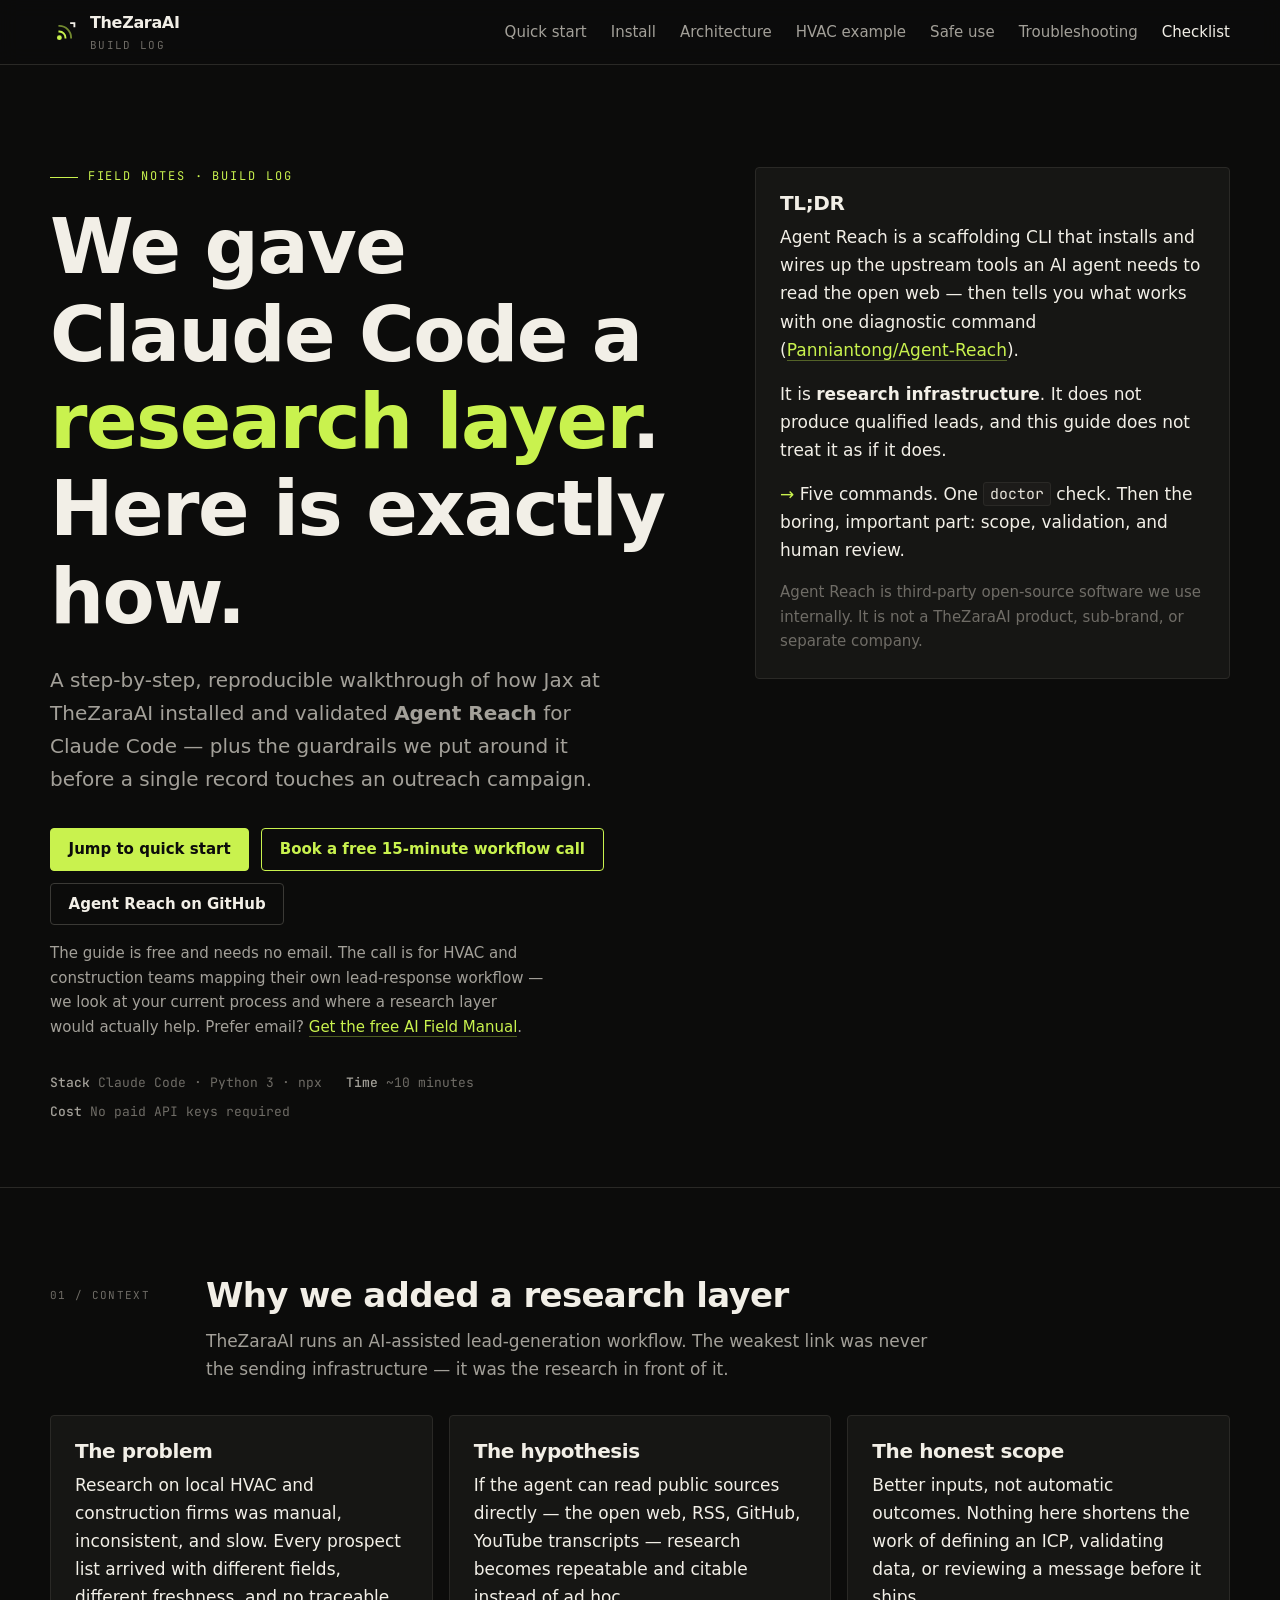
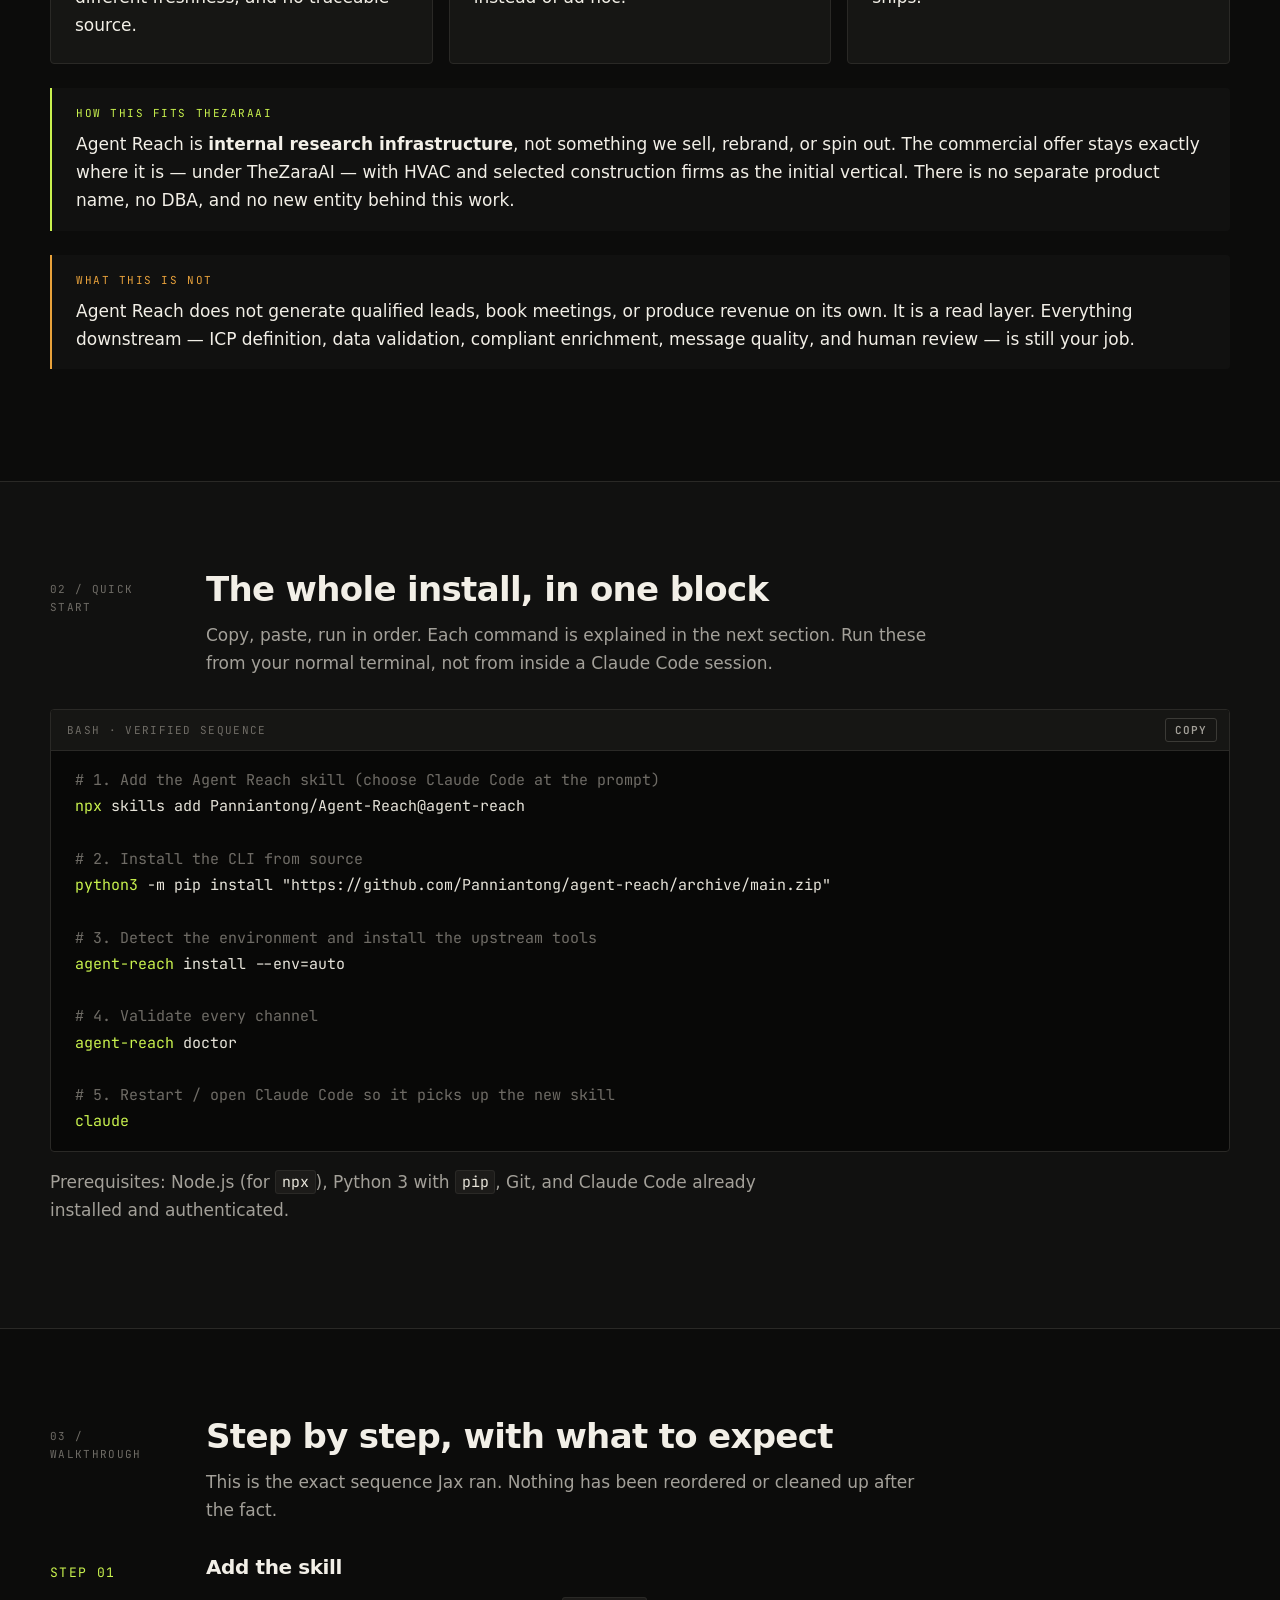
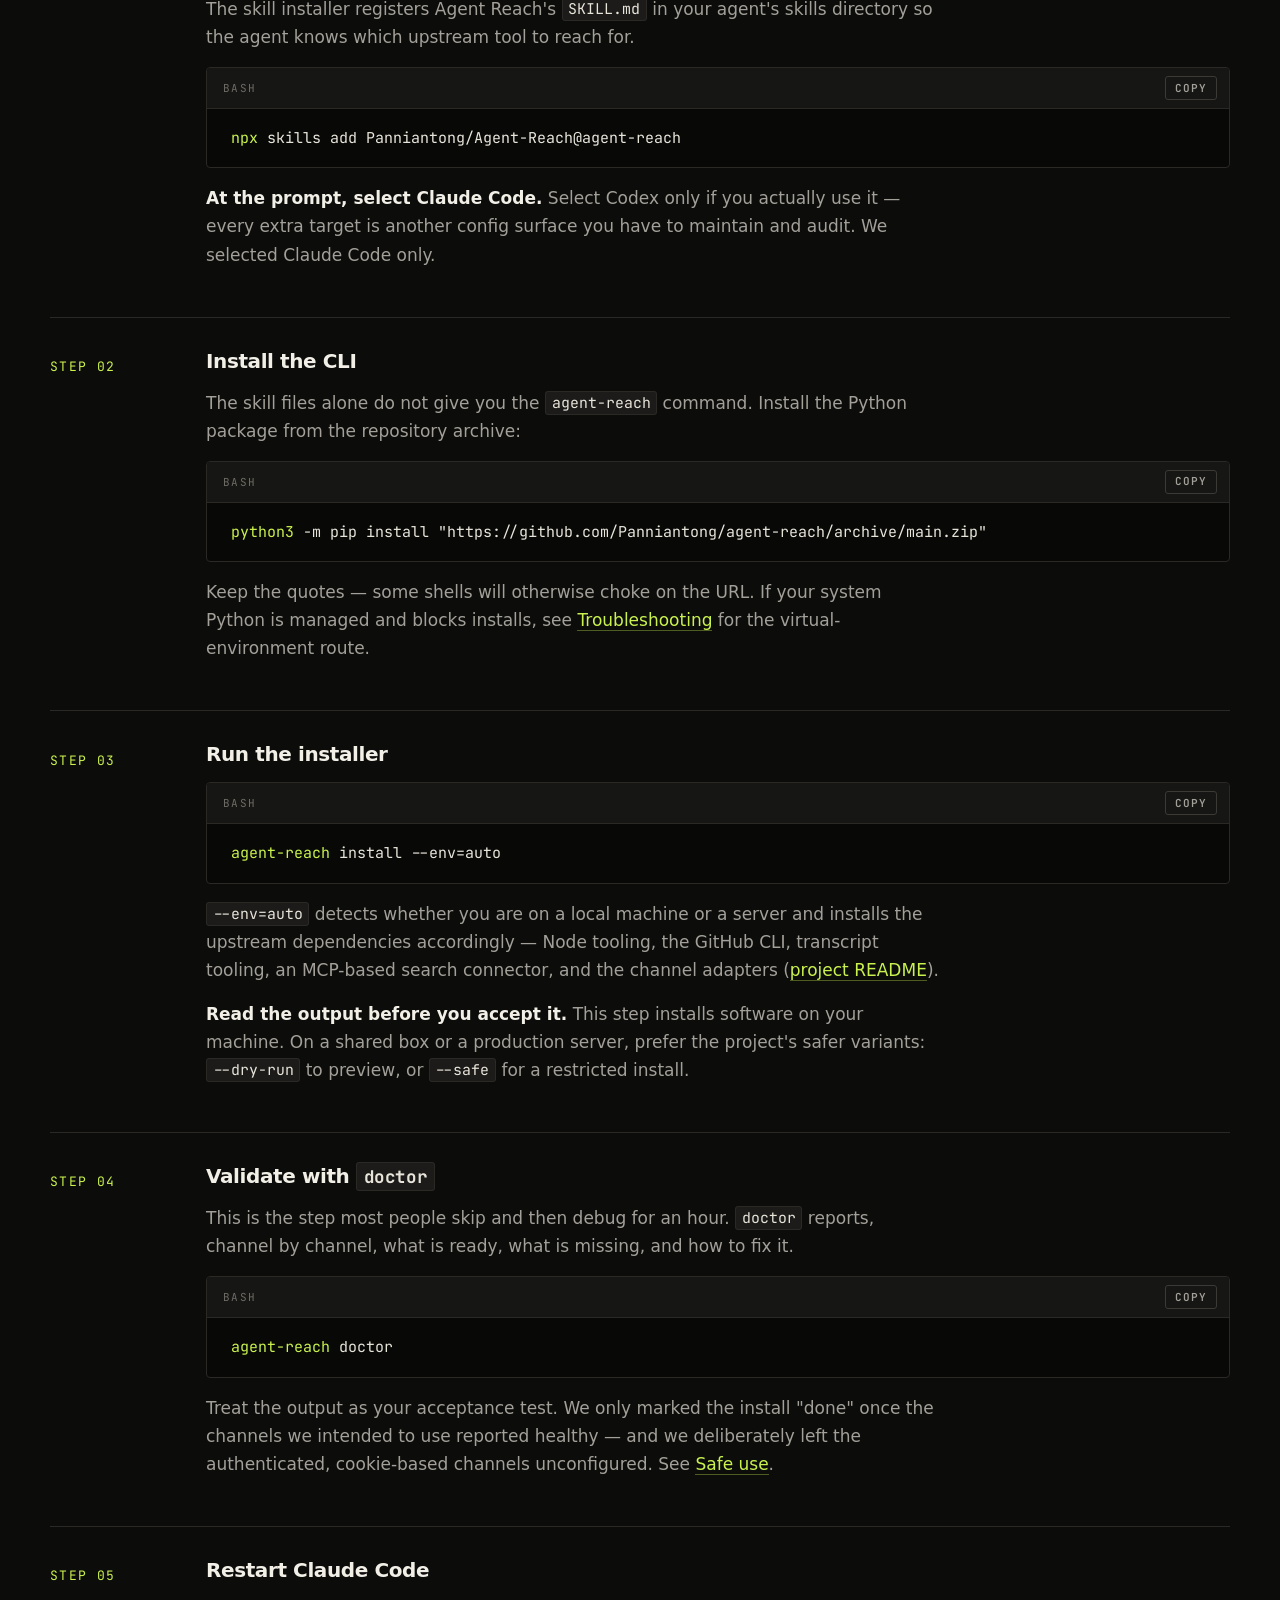
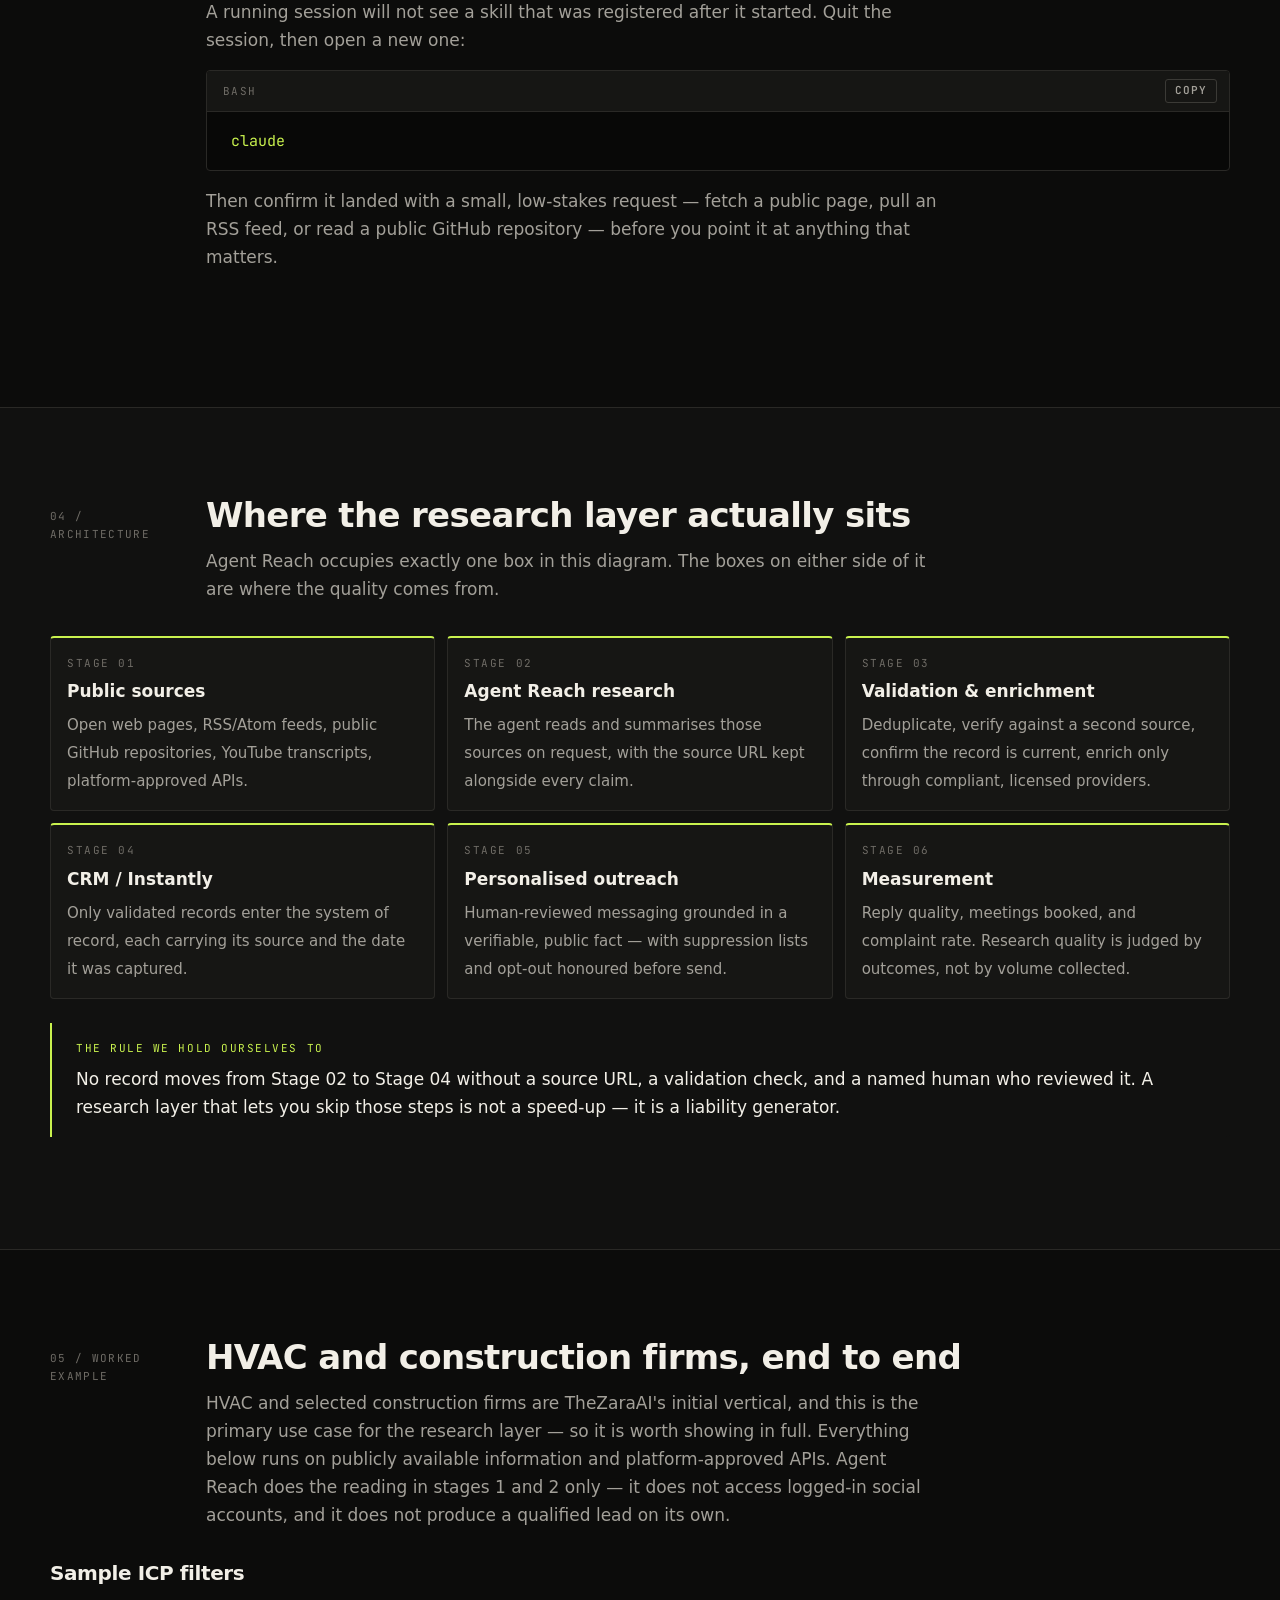
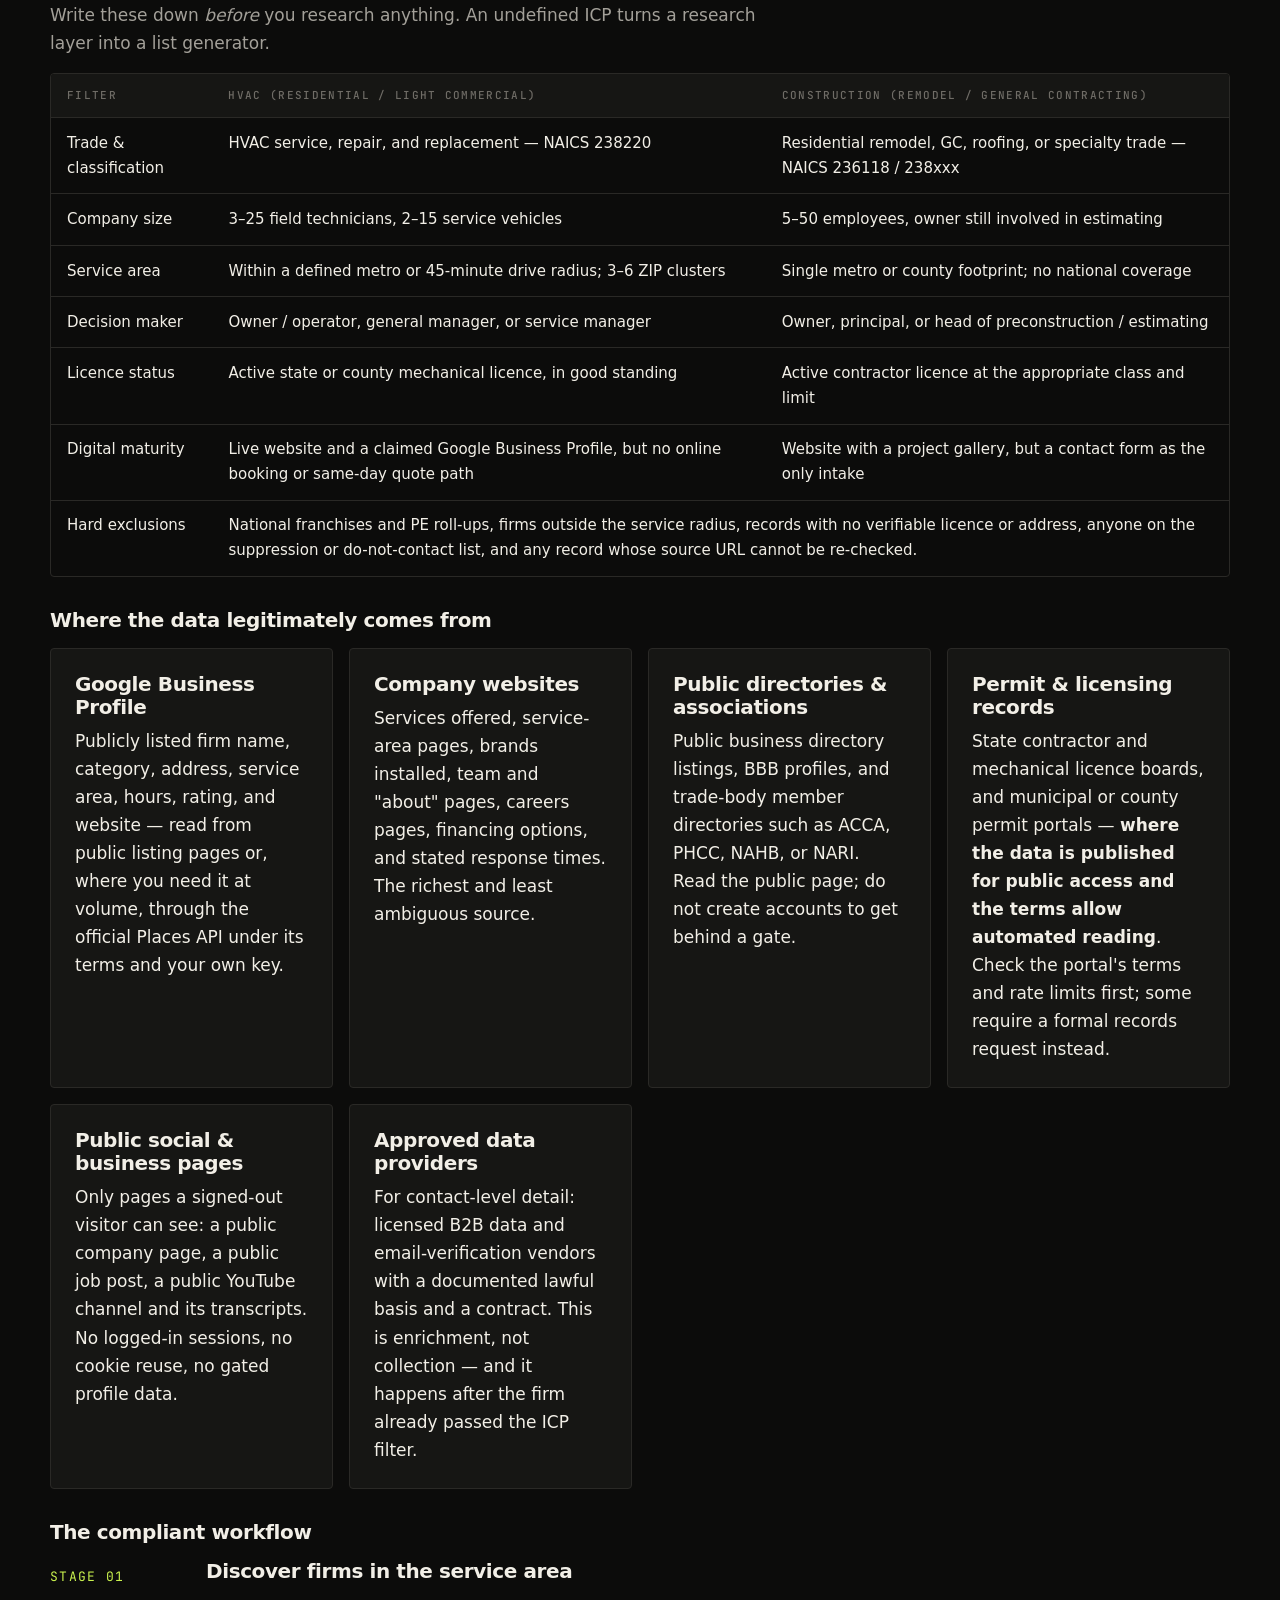
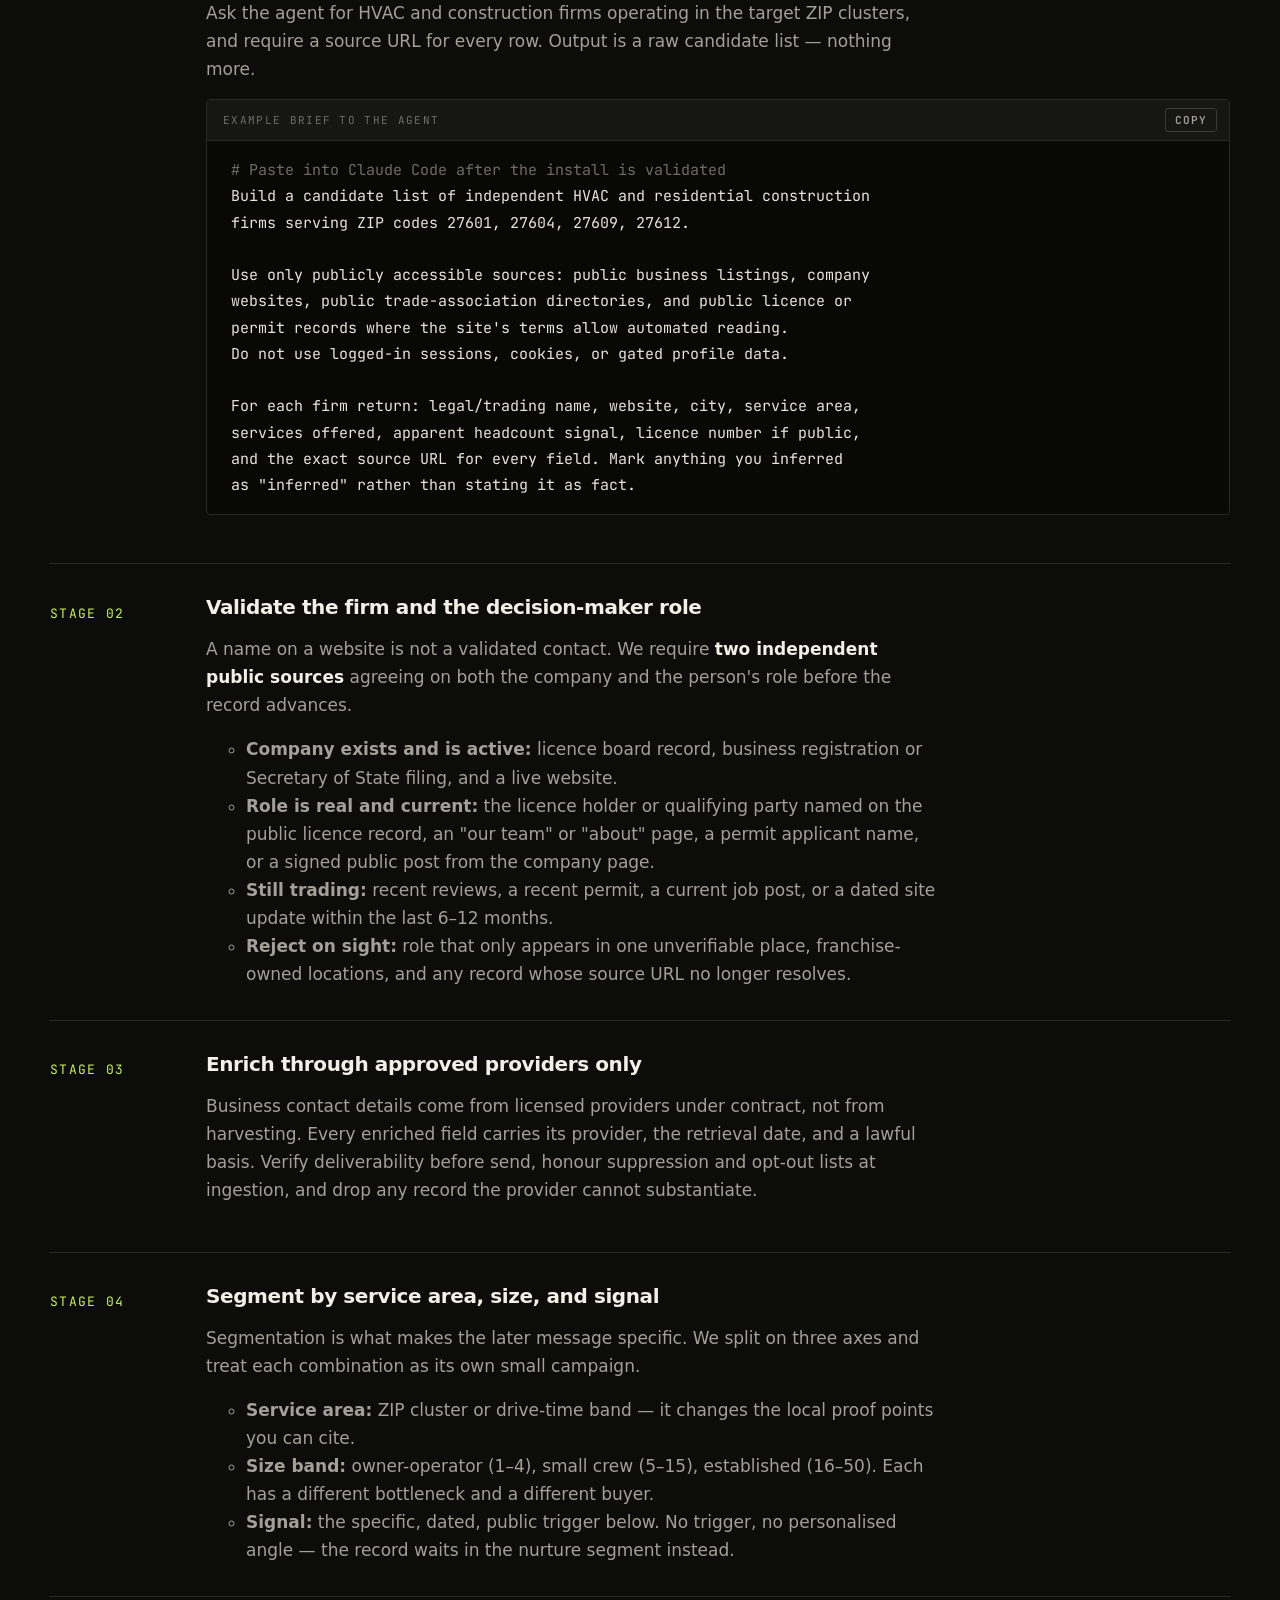
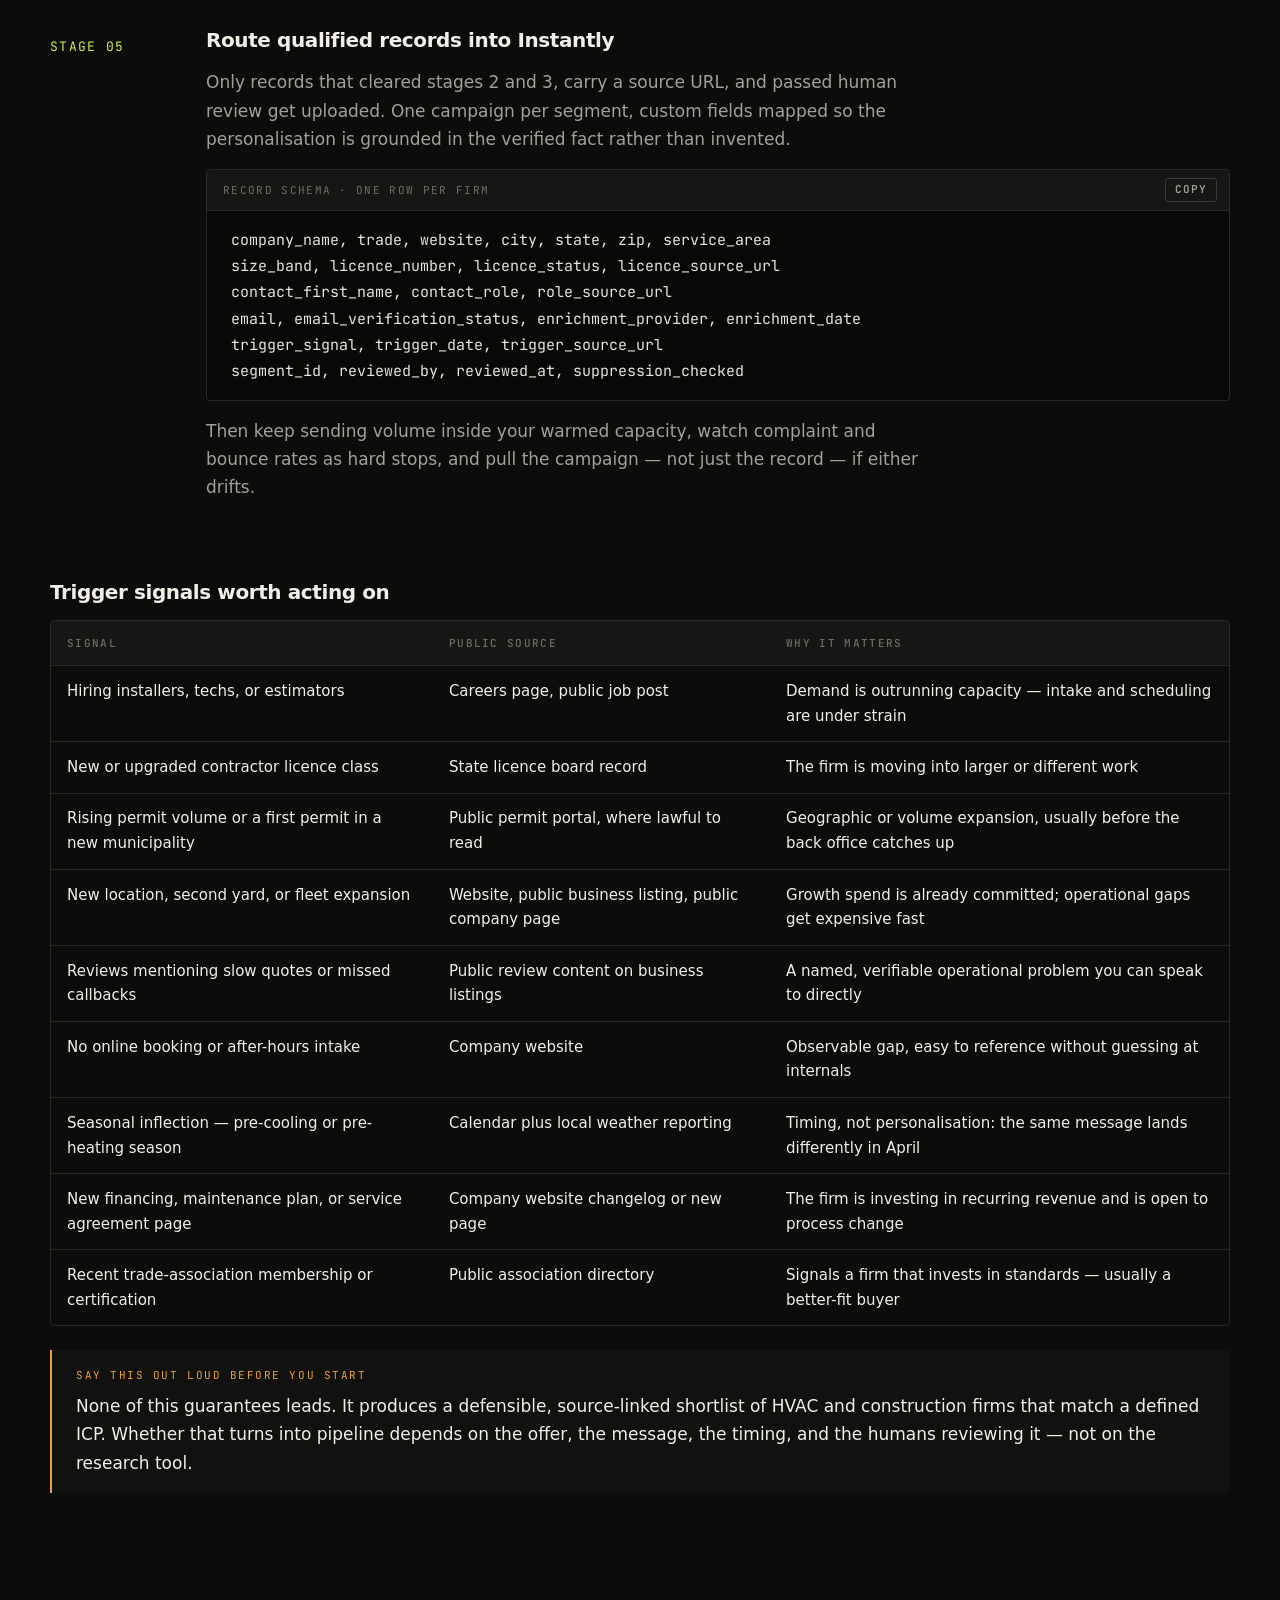
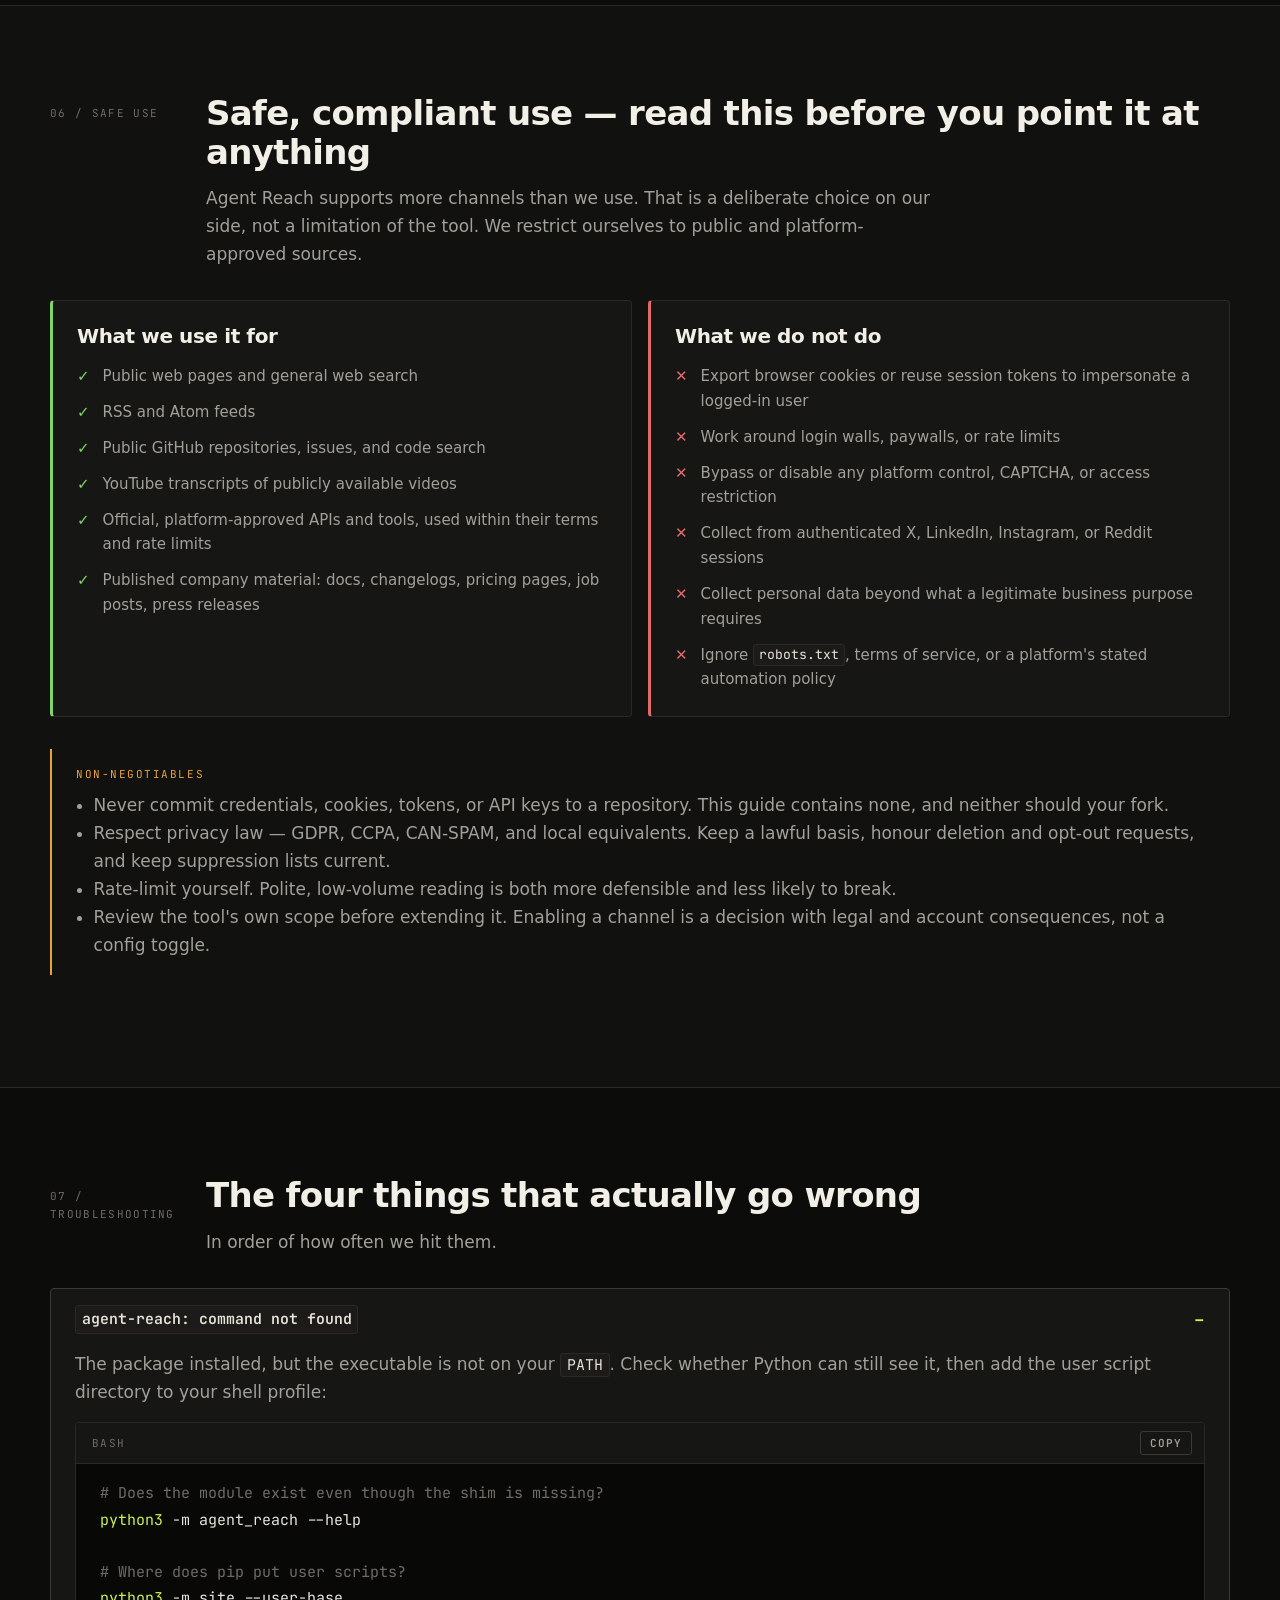
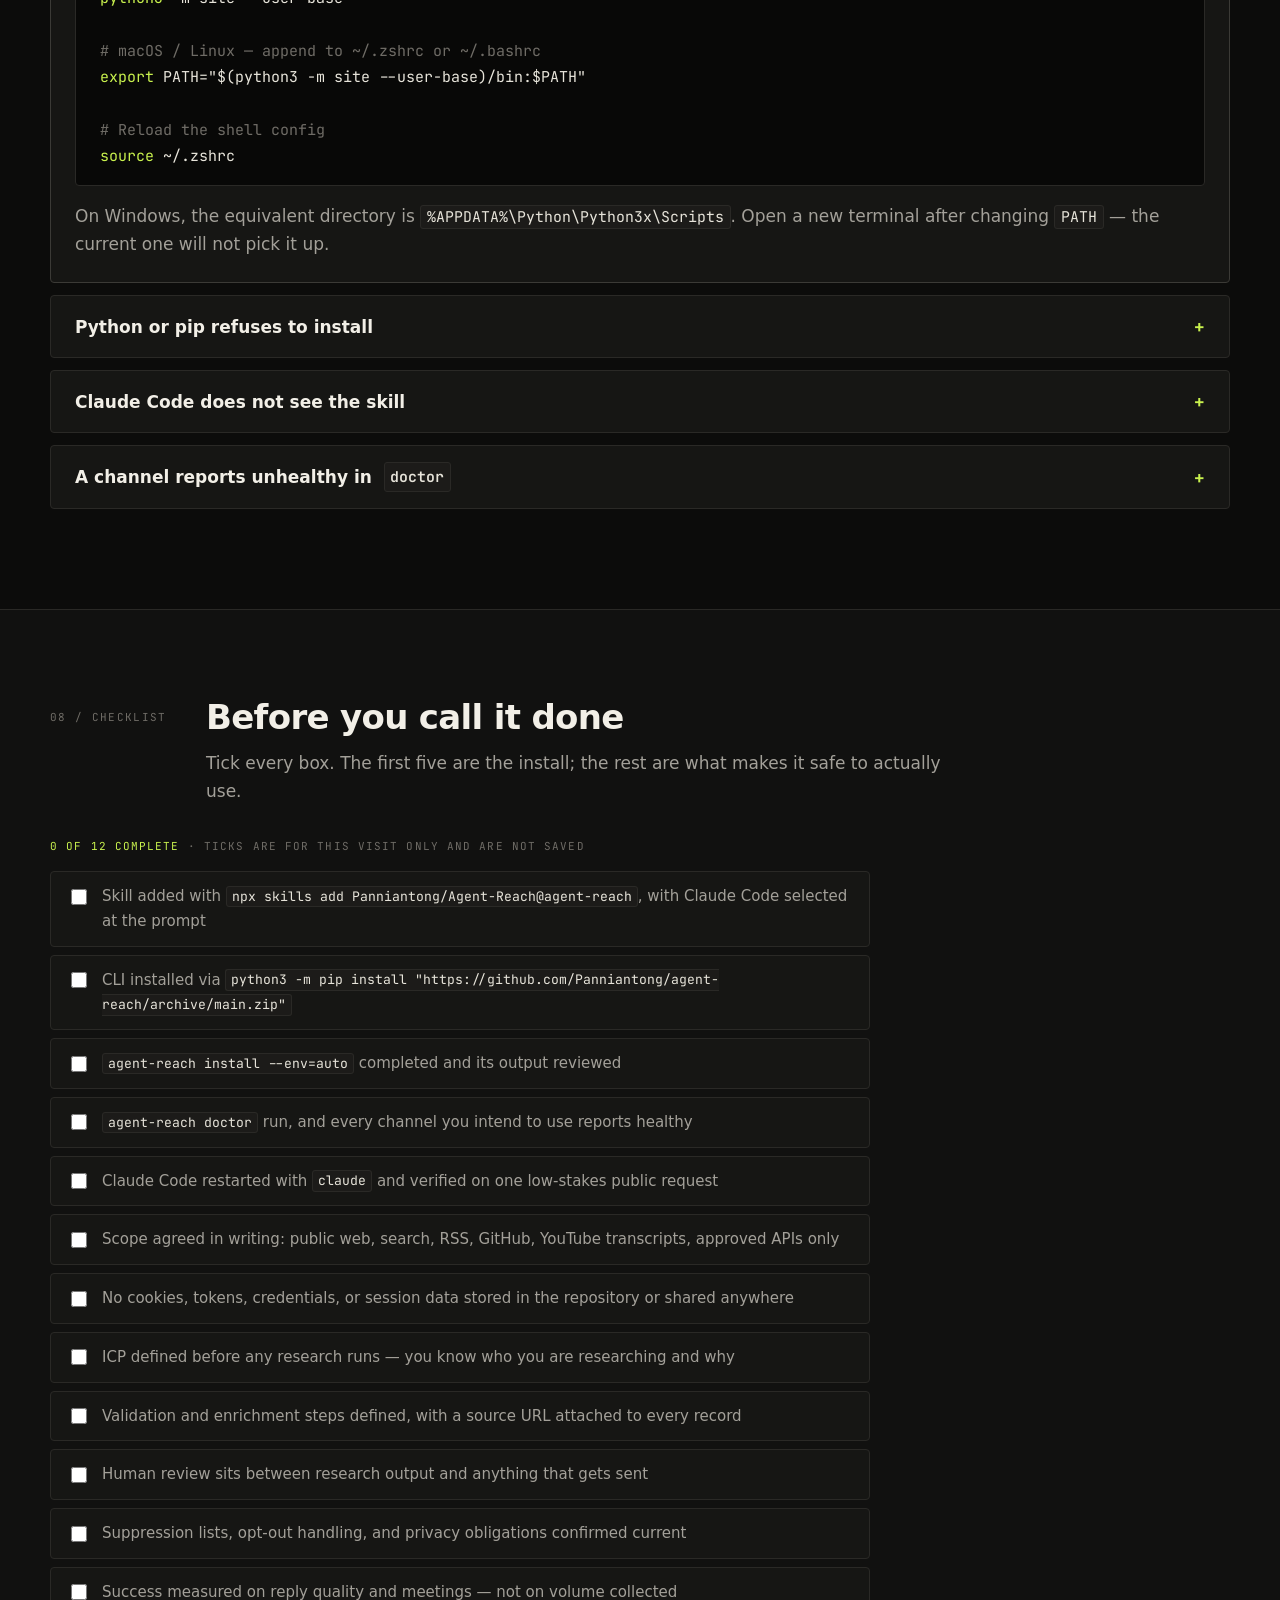
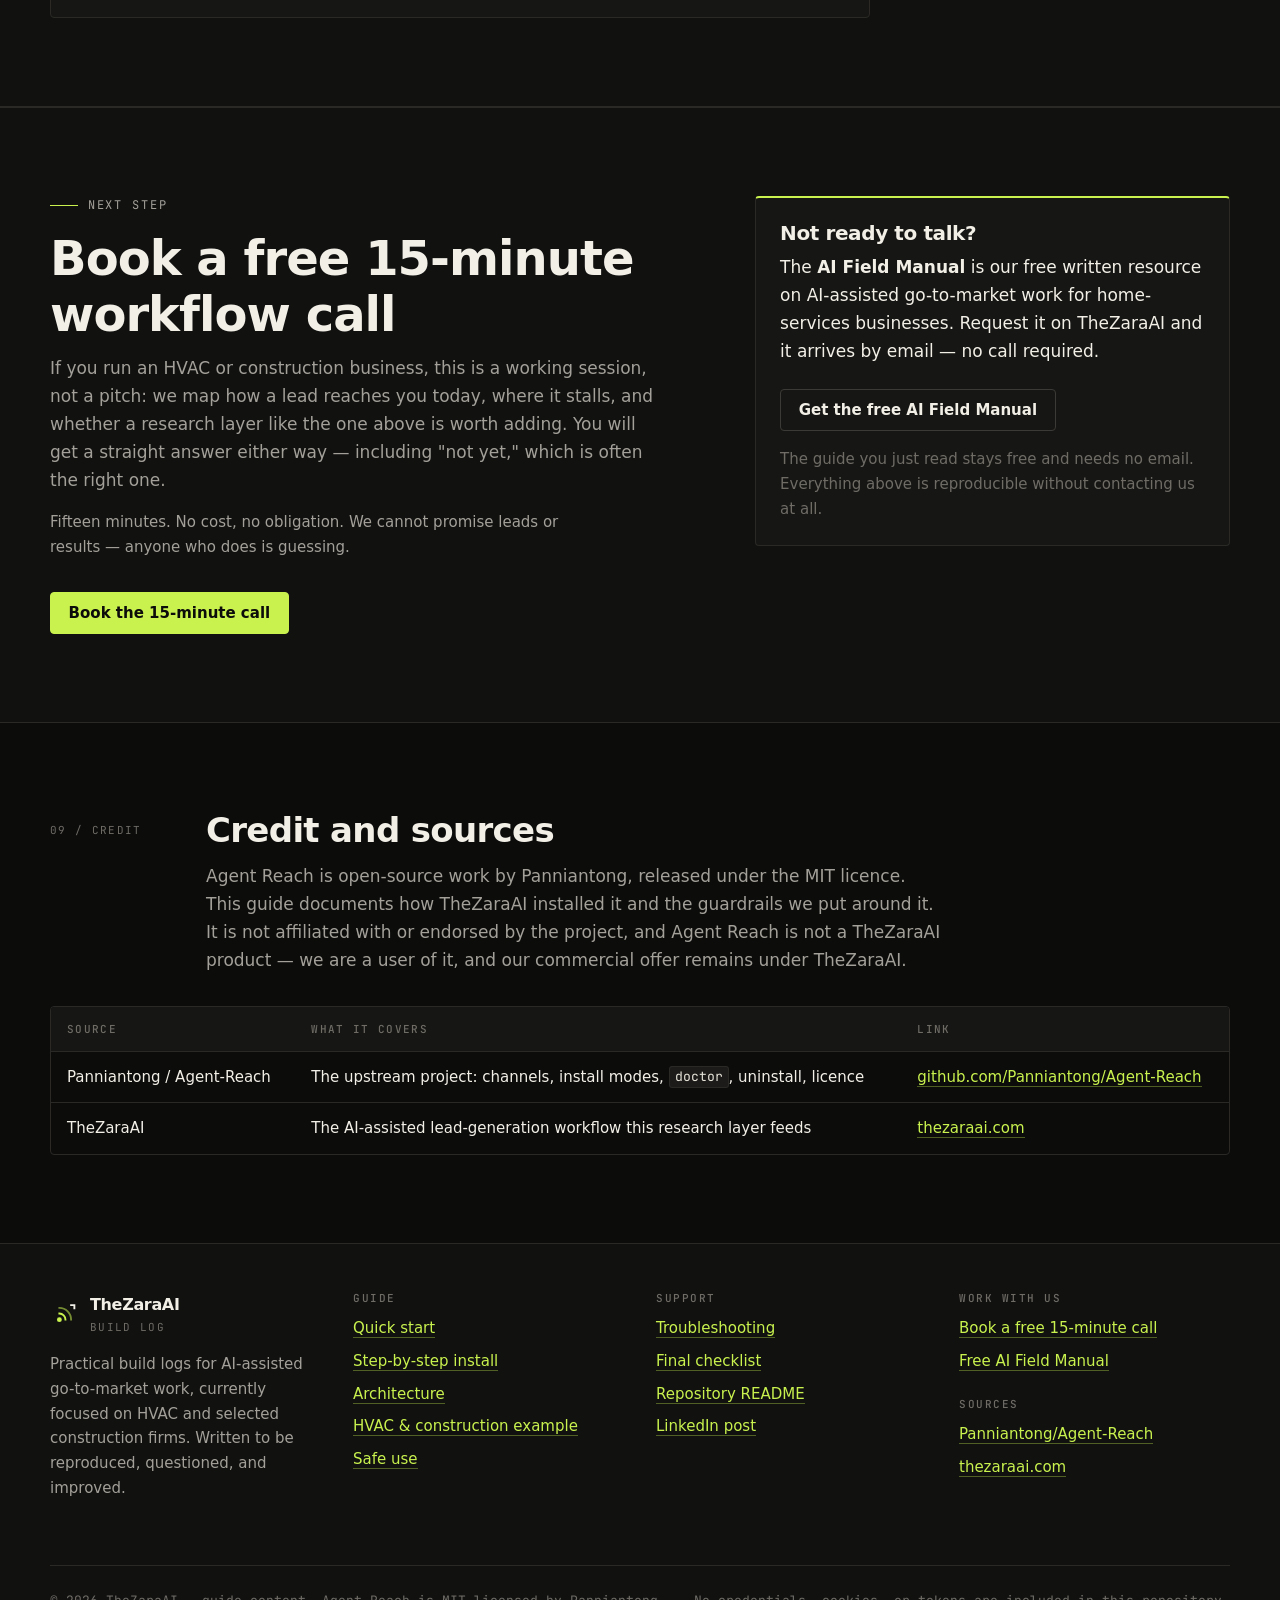
==== commit ccb34986: "docs(agent-reach): add booking + Field Manual CTAs and finalise LinkedIn post Replaces the LinkedIn " ====
--- a/docs/agent-reach/index.html
+++ b/docs/agent-reach/index.html
@@ -77,8 +77,14 @@
         </p>
         <div class="btn-row">
           <a class="btn btn--primary" href="#quickstart">Jump to quick start</a>
+          <a class="btn btn--cta" href="https://calendly.com/thezaraai/discovery-call?utm_source=github&amp;utm_medium=agent_reach_guide&amp;utm_campaign=home_services" target="_blank" rel="noopener noreferrer">Book a free 15-minute workflow call<span class="u-sr-only"> (opens in a new tab)</span></a>
           <a class="btn" href="https://github.com/Panniantong/Agent-Reach" rel="noopener">Agent Reach on GitHub</a>
         </div>
+        <p class="hero__cta-note">
+          The guide is free and needs no email. The call is for HVAC and construction teams mapping
+          their own lead-response workflow — we look at your current process and where a research
+          layer would actually help. Prefer email? <a href="https://thezaraai.com/?utm_source=github&amp;utm_medium=agent_reach_guide&amp;utm_campaign=agent_reach#handbook" target="_blank" rel="noopener noreferrer">Get the free AI Field Manual<span class="u-sr-only"> (opens in a new tab)</span></a>.
+        </p>
         <div class="hero__meta">
           <span><b>Stack</b> Claude Code · Python 3 · npx</span>
           <span><b>Time</b> ~10 minutes</span>
@@ -610,6 +616,47 @@
     </div>
   </section>
 
+  <!-- ============ CTA ============ -->
+  <section class="section section--cta" id="next">
+    <div class="wrap">
+      <div class="cta reveal">
+        <div class="cta__main">
+          <p class="eyebrow">Next step</p>
+          <h2>Book a free 15-minute workflow call</h2>
+          <p>
+            If you run an HVAC or construction business, this is a working session, not a pitch: we
+            map how a lead reaches you today, where it stalls, and whether a research layer like the
+            one above is worth adding. You will get a straight answer either way — including
+            "not yet," which is often the right one.
+          </p>
+          <p class="cta__fineprint">
+            Fifteen minutes. No cost, no obligation. We cannot promise leads or results — anyone who
+            does is guessing.
+          </p>
+          <div class="btn-row">
+            <a class="btn btn--primary" href="https://calendly.com/thezaraai/discovery-call?utm_source=github&amp;utm_medium=agent_reach_guide&amp;utm_campaign=home_services" target="_blank" rel="noopener noreferrer">Book the 15-minute call<span class="u-sr-only"> (opens in a new tab)</span></a>
+          </div>
+        </div>
+
+        <aside class="card cta__aside" aria-labelledby="fieldmanual">
+          <h3 id="fieldmanual">Not ready to talk?</h3>
+          <p>
+            The <strong>AI Field Manual</strong> is our free written resource on AI-assisted
+            go-to-market work for home-services businesses. Request it on TheZaraAI and it arrives
+            by email — no call required.
+          </p>
+          <p>
+            <a class="btn" href="https://thezaraai.com/?utm_source=github&amp;utm_medium=agent_reach_guide&amp;utm_campaign=agent_reach#handbook" target="_blank" rel="noopener noreferrer">Get the free AI Field Manual<span class="u-sr-only"> (opens in a new tab)</span></a>
+          </p>
+          <p class="cta__fineprint" style="margin-bottom:0">
+            The guide you just read stays free and needs no email. Everything above is reproducible
+            without contacting us at all.
+          </p>
+        </aside>
+      </div>
+    </div>
+  </section>
+
   <!-- ============ SOURCES ============ -->
   <section class="section" id="sources">
     <div class="wrap">
@@ -670,7 +717,12 @@
         </ul>
       </div>
       <div>
-        <h4>Sources</h4>
+        <h4>Work with us</h4>
+        <ul>
+          <li><a href="https://calendly.com/thezaraai/discovery-call?utm_source=github&amp;utm_medium=agent_reach_guide&amp;utm_campaign=home_services" target="_blank" rel="noopener noreferrer">Book a free 15-minute call<span class="u-sr-only"> (opens in a new tab)</span></a></li>
+          <li><a href="https://thezaraai.com/?utm_source=github&amp;utm_medium=agent_reach_guide&amp;utm_campaign=agent_reach#handbook" target="_blank" rel="noopener noreferrer">Free AI Field Manual<span class="u-sr-only"> (opens in a new tab)</span></a></li>
+        </ul>
+        <h4 style="margin-top:var(--space-6)">Sources</h4>
         <ul>
           <li><a href="https://github.com/Panniantong/Agent-Reach" rel="noopener">Panniantong/Agent-Reach</a></li>
           <li><a href="https://thezaraai.com" rel="noopener">thezaraai.com</a></li>
--- a/docs/agent-reach/assets/css/styles.css
+++ b/docs/agent-reach/assets/css/styles.css
@@ -150,6 +150,8 @@
 .btn:hover { border-color: var(--text-muted); background: var(--surface); }
 .btn--primary { background: var(--accent); color: var(--accent-ink); border-color: var(--accent); }
 .btn--primary:hover { background: var(--accent-dim); border-color: var(--accent-dim); color: var(--accent-ink); }
+.btn--cta { border-color: var(--accent); color: var(--accent); }
+.btn--cta:hover { background: var(--accent); border-color: var(--accent); color: var(--accent-ink); }
 
 /* ---------- Callouts / cards ---------- */
 .card {
@@ -284,6 +286,27 @@
 .site-footer p { color: var(--text-muted); font-size: var(--text-sm); }
 .footer__bottom { margin-top: var(--space-12); padding-top: var(--space-6); border-top: 1px solid var(--border); display: flex; flex-wrap: wrap; gap: var(--space-4); justify-content: space-between; font-size: var(--text-xs); color: var(--text-faint); font-family: var(--font-mono); }
 
+/* ---------- CTA / funnel ---------- */
+.u-sr-only {
+  position: absolute; width: 1px; height: 1px; padding: 0; margin: -1px;
+  overflow: hidden; clip: rect(0 0 0 0); clip-path: inset(50%); white-space: nowrap; border: 0;
+}
+.hero__cta-note {
+  margin-top: var(--space-4); max-width: 52ch;
+  font-size: var(--text-sm); color: var(--text-muted);
+}
+.section--cta { background: var(--bg-alt); border-top: 1px solid var(--border); }
+.cta {
+  display: grid; grid-template-columns: minmax(0, 1.35fr) minmax(0, 1fr);
+  gap: clamp(2rem, 5vw, 4rem); align-items: start;
+}
+@media (max-width: 900px) { .cta { grid-template-columns: 1fr; } }
+.cta__main h2 { font-size: var(--text-2xl); }
+.cta__main p { color: var(--text-muted); max-width: 56ch; }
+.cta__fineprint { font-size: var(--text-sm); color: var(--text-faint); }
+.cta__aside { border-top: 2px solid var(--accent); }
+.cta__aside .btn { margin-top: var(--space-2); }
+
 /* ---------- Reveal on scroll ---------- */
 .reveal { opacity: 0; transform: translateY(12px); transition: opacity .5s ease, transform .5s ease; }
 .reveal.is-in { opacity: 1; transform: none; }
@@ -294,4 +317,7 @@
   .site-header, .btn-row, .copy-btn { display: none; }
   body { background: #fff; color: #000; }
   .card, .code, details { border-color: #ccc; }
-}
+  /* Buttons are hidden in print, so surface the CTA destinations as readable URLs instead. */
+  .section--cta .btn-row { display: block; }
+  .section--cta a[href^="http"]::after { content: " — " attr(href); word-break: break-all; }
+}
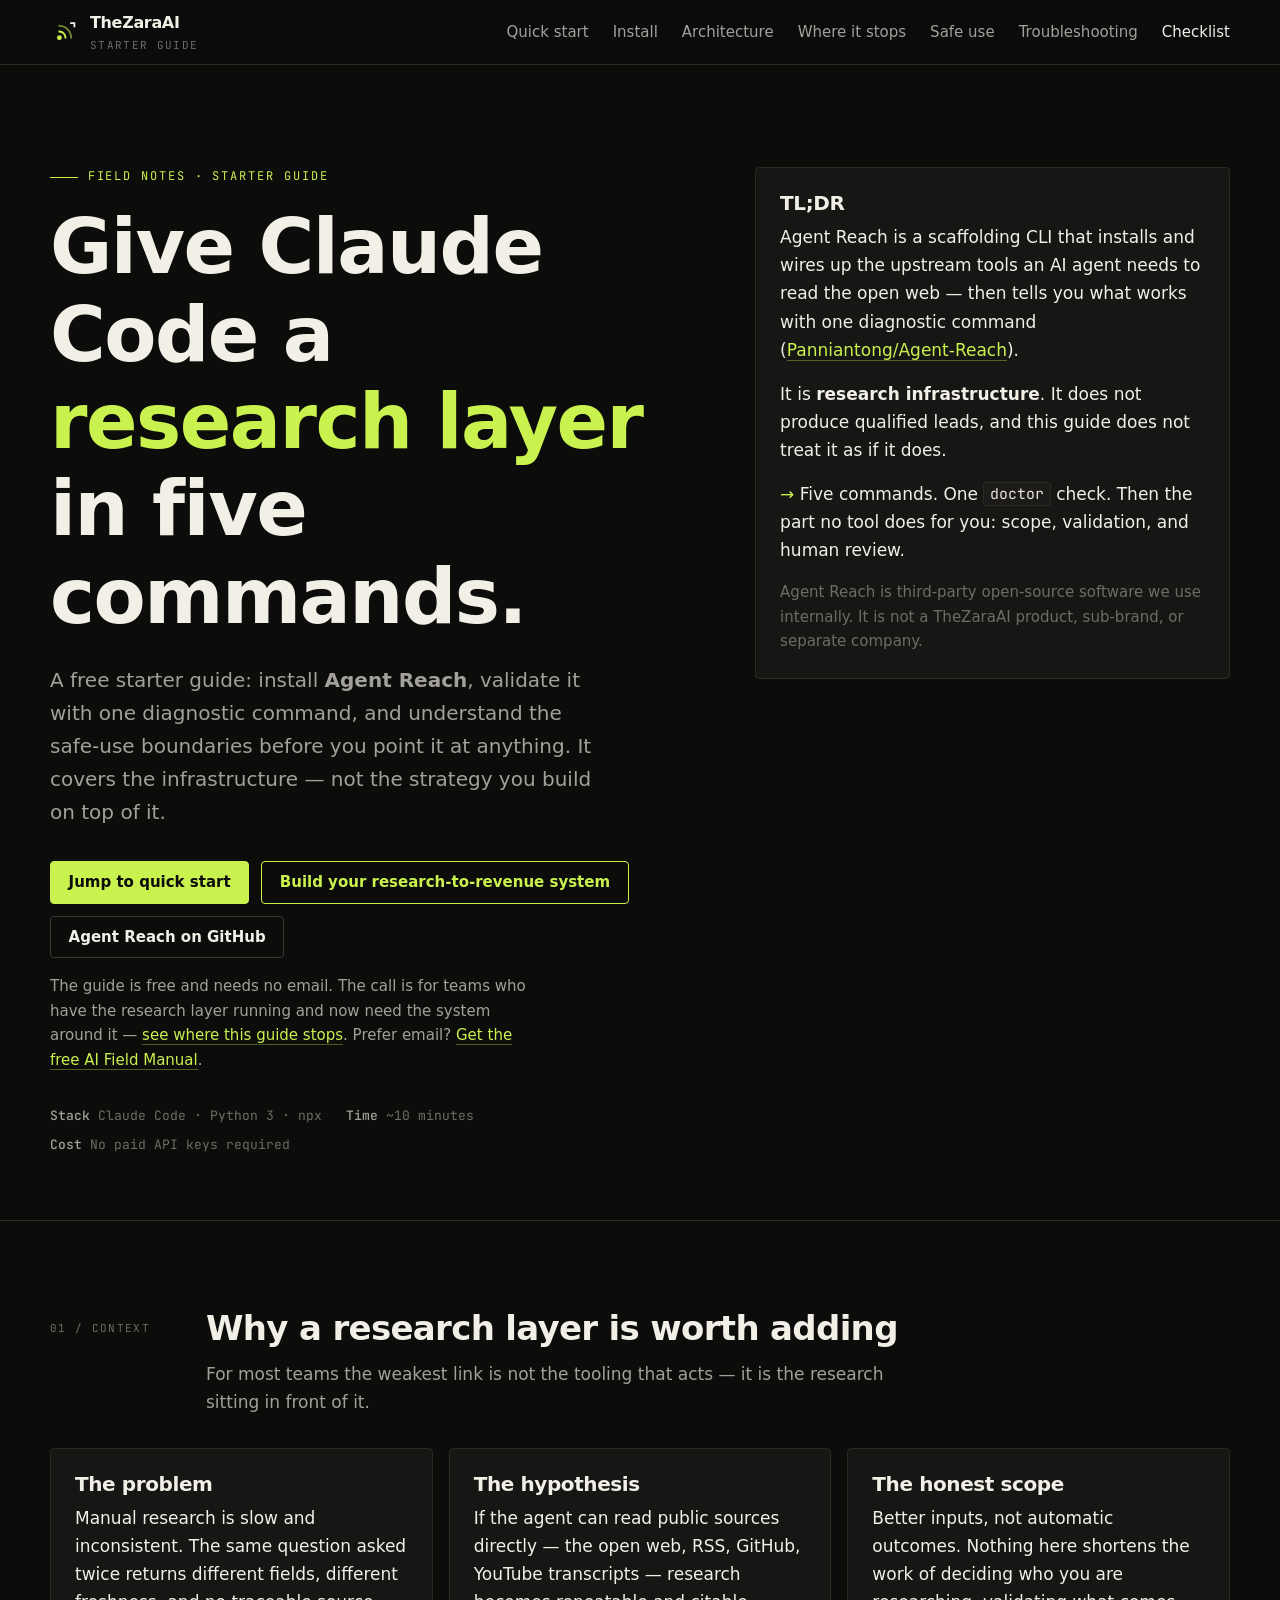
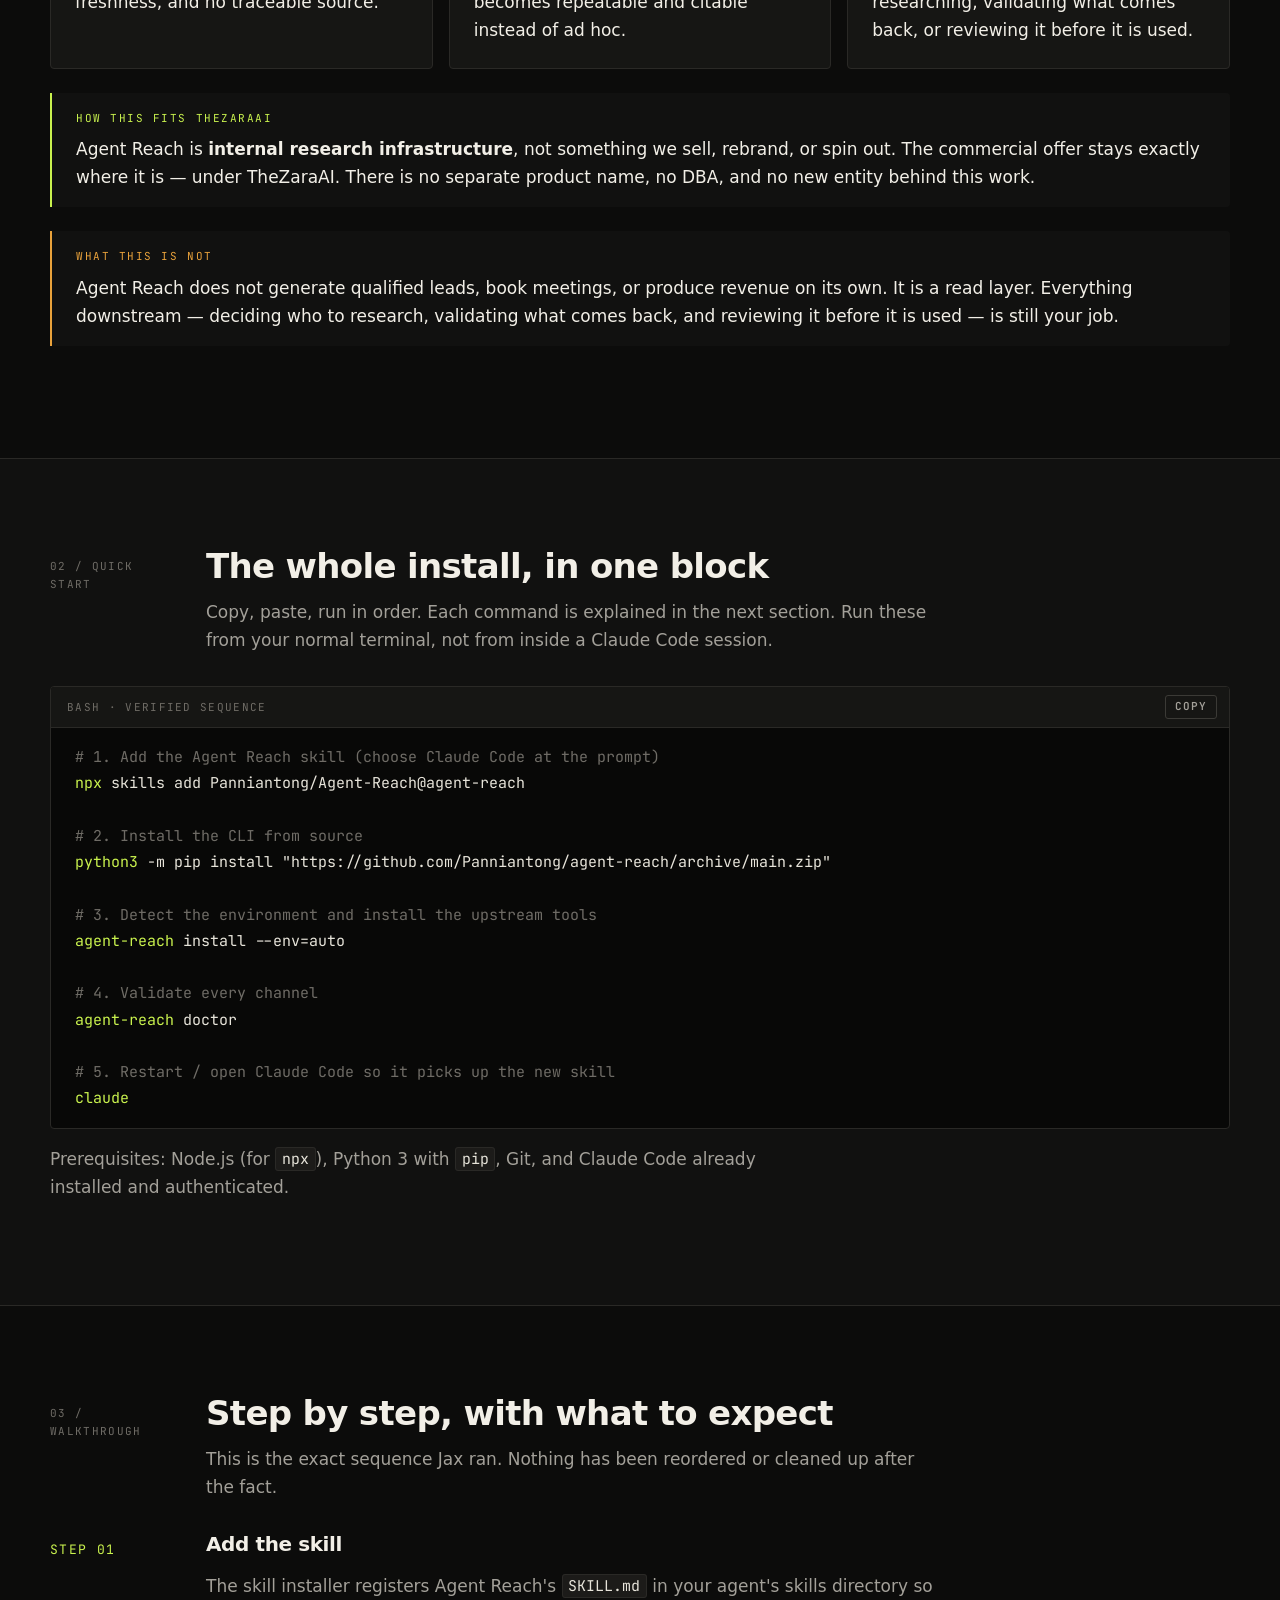
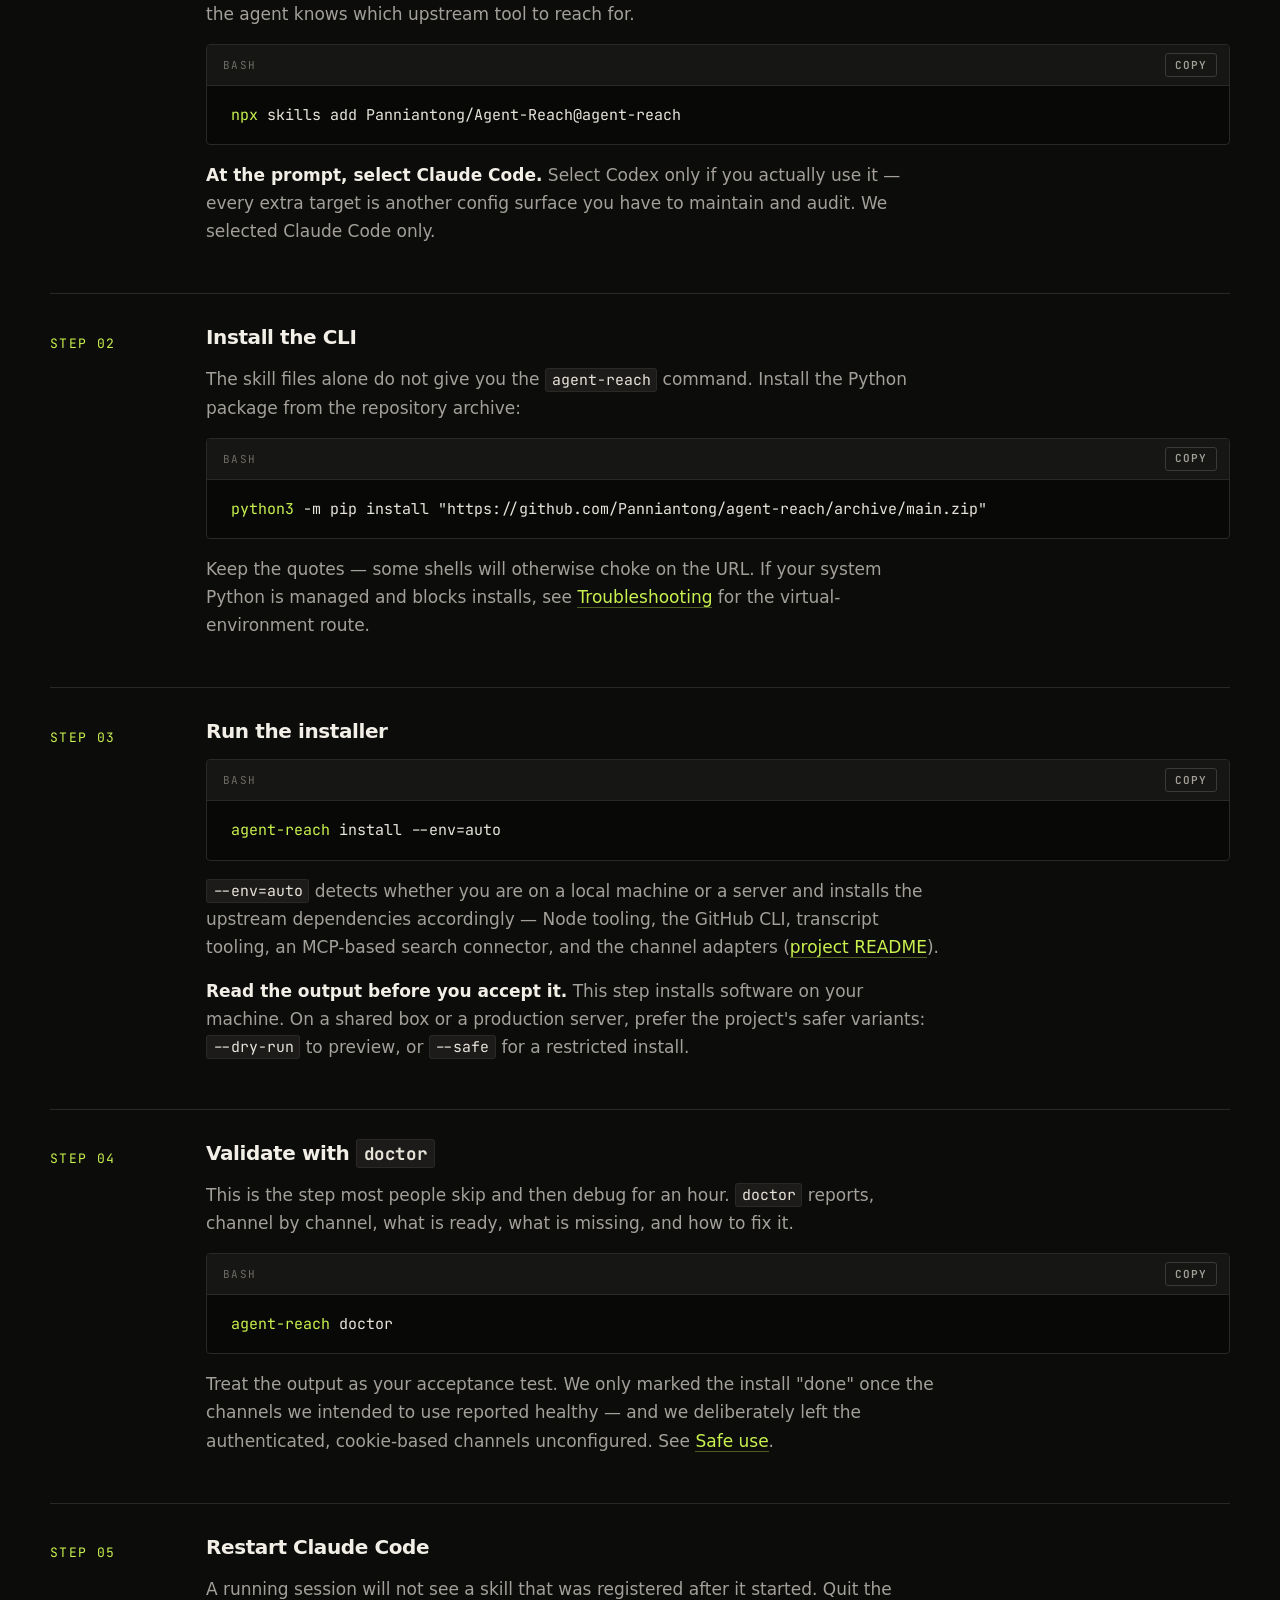
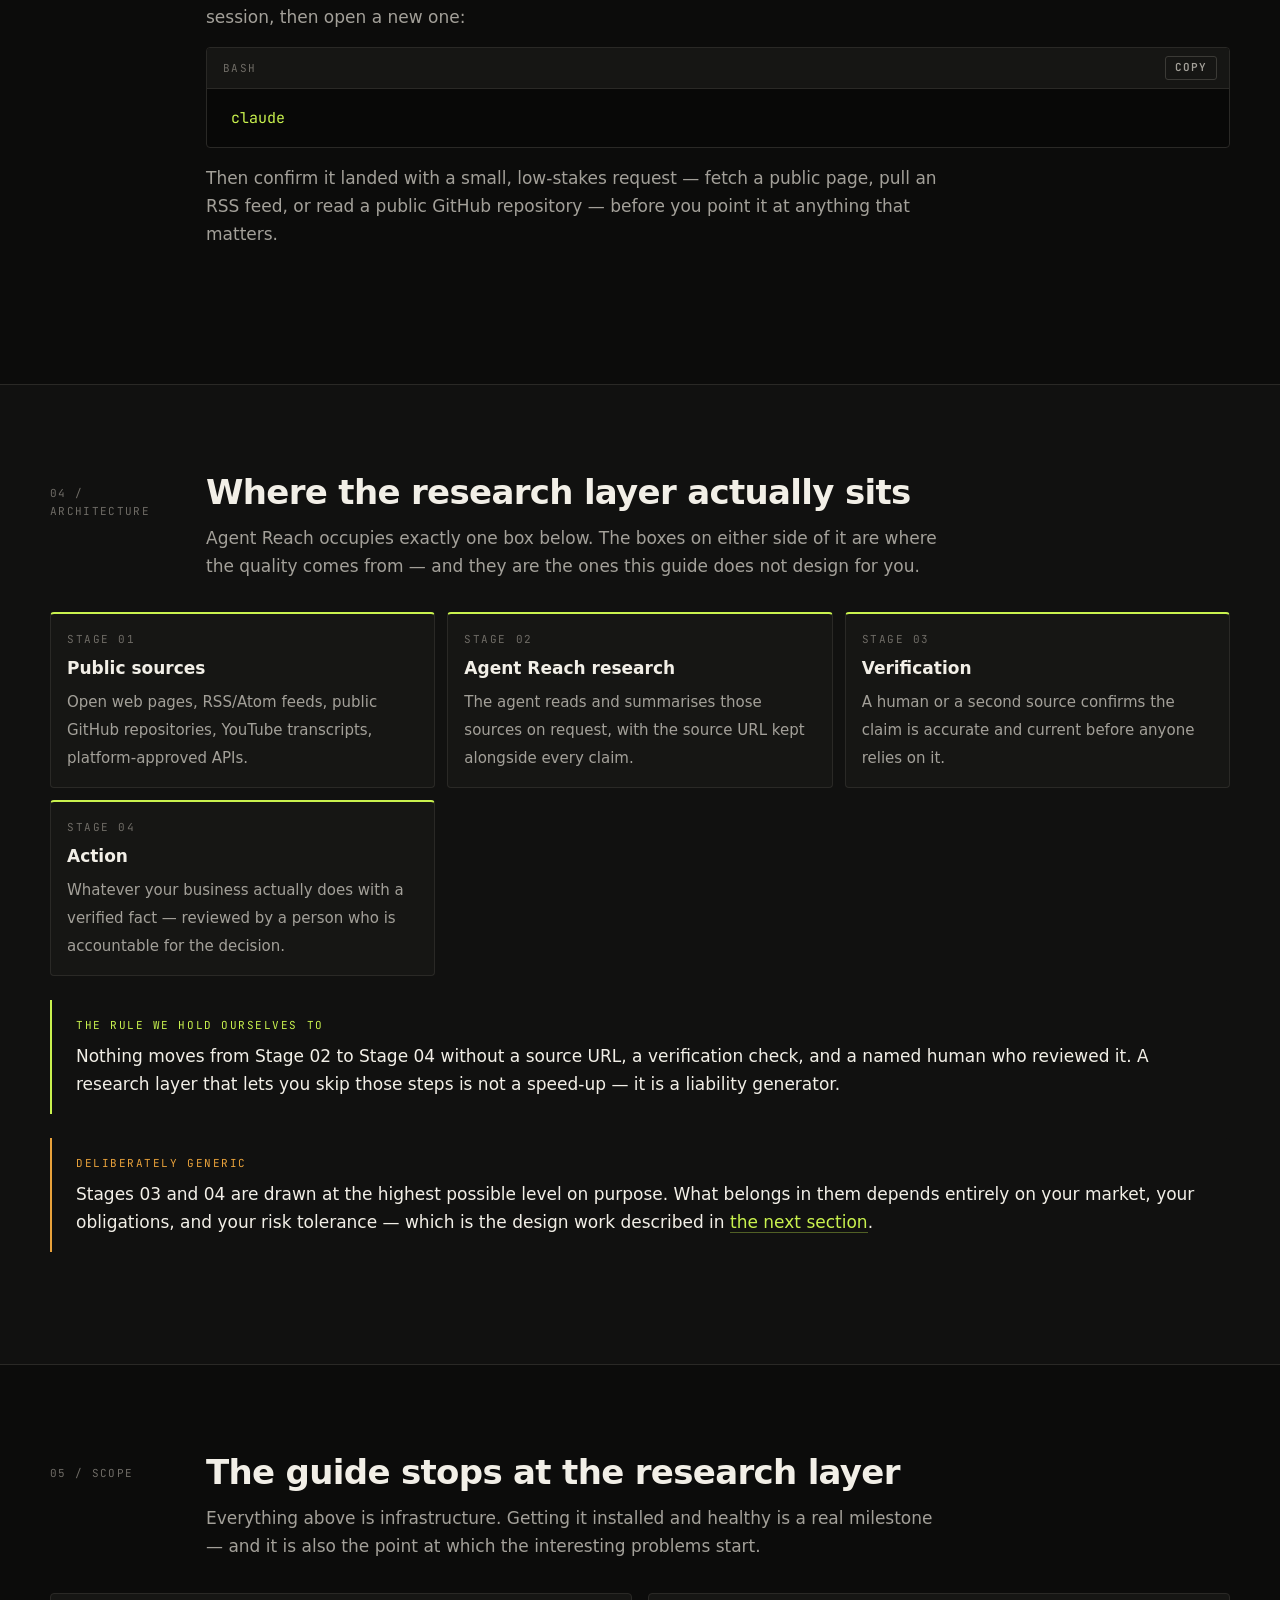
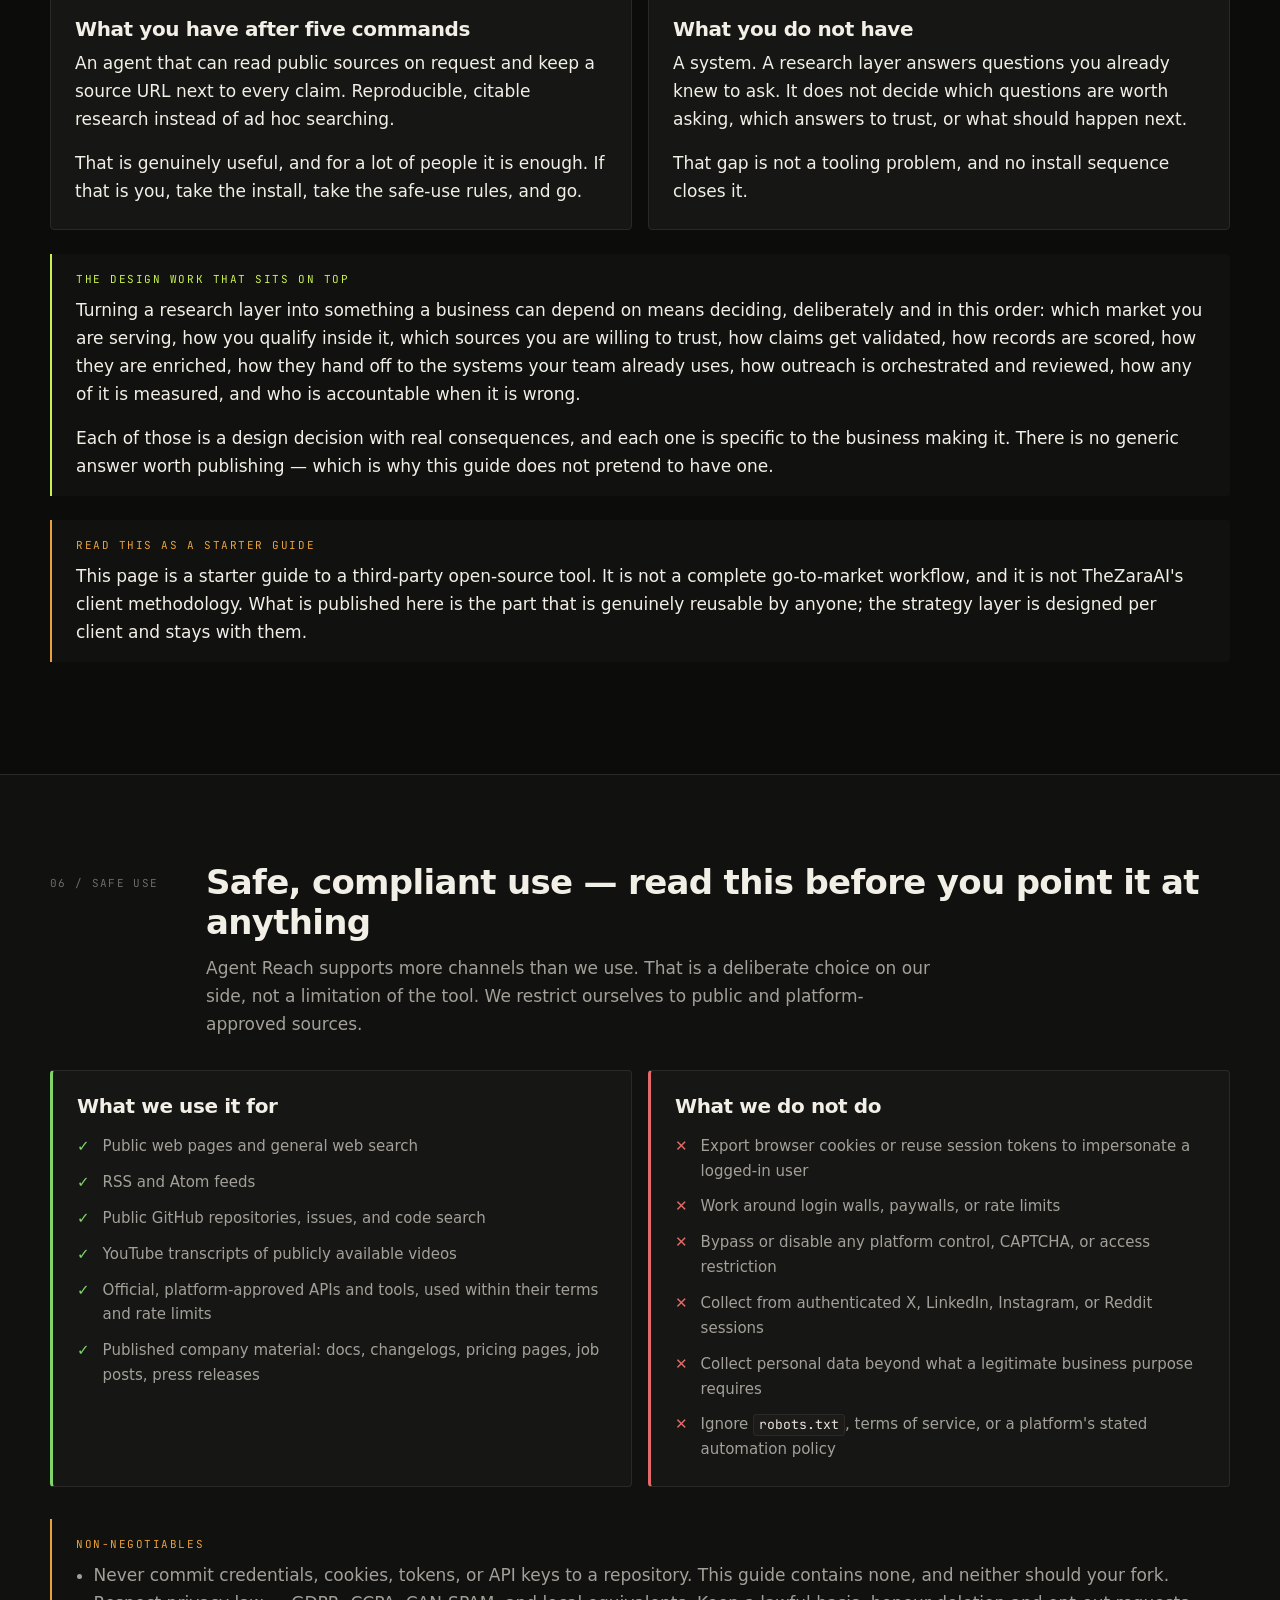
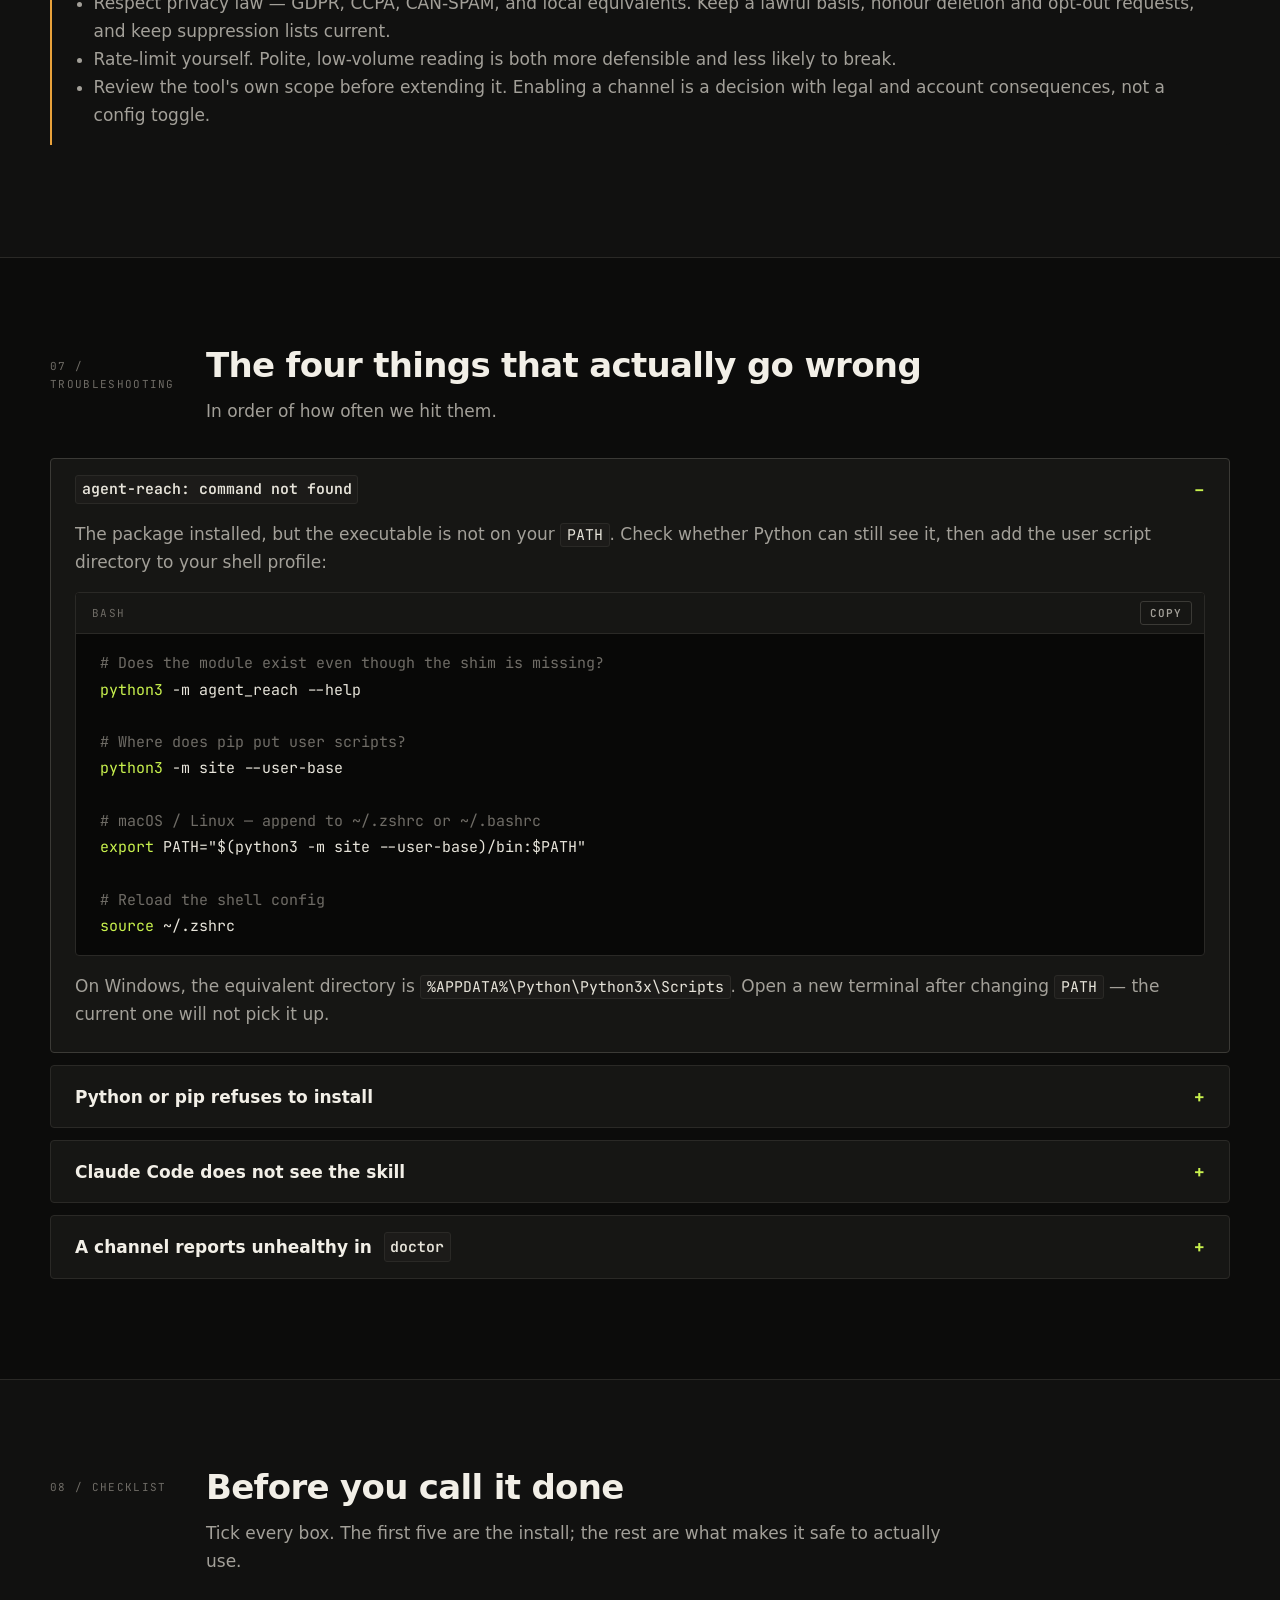
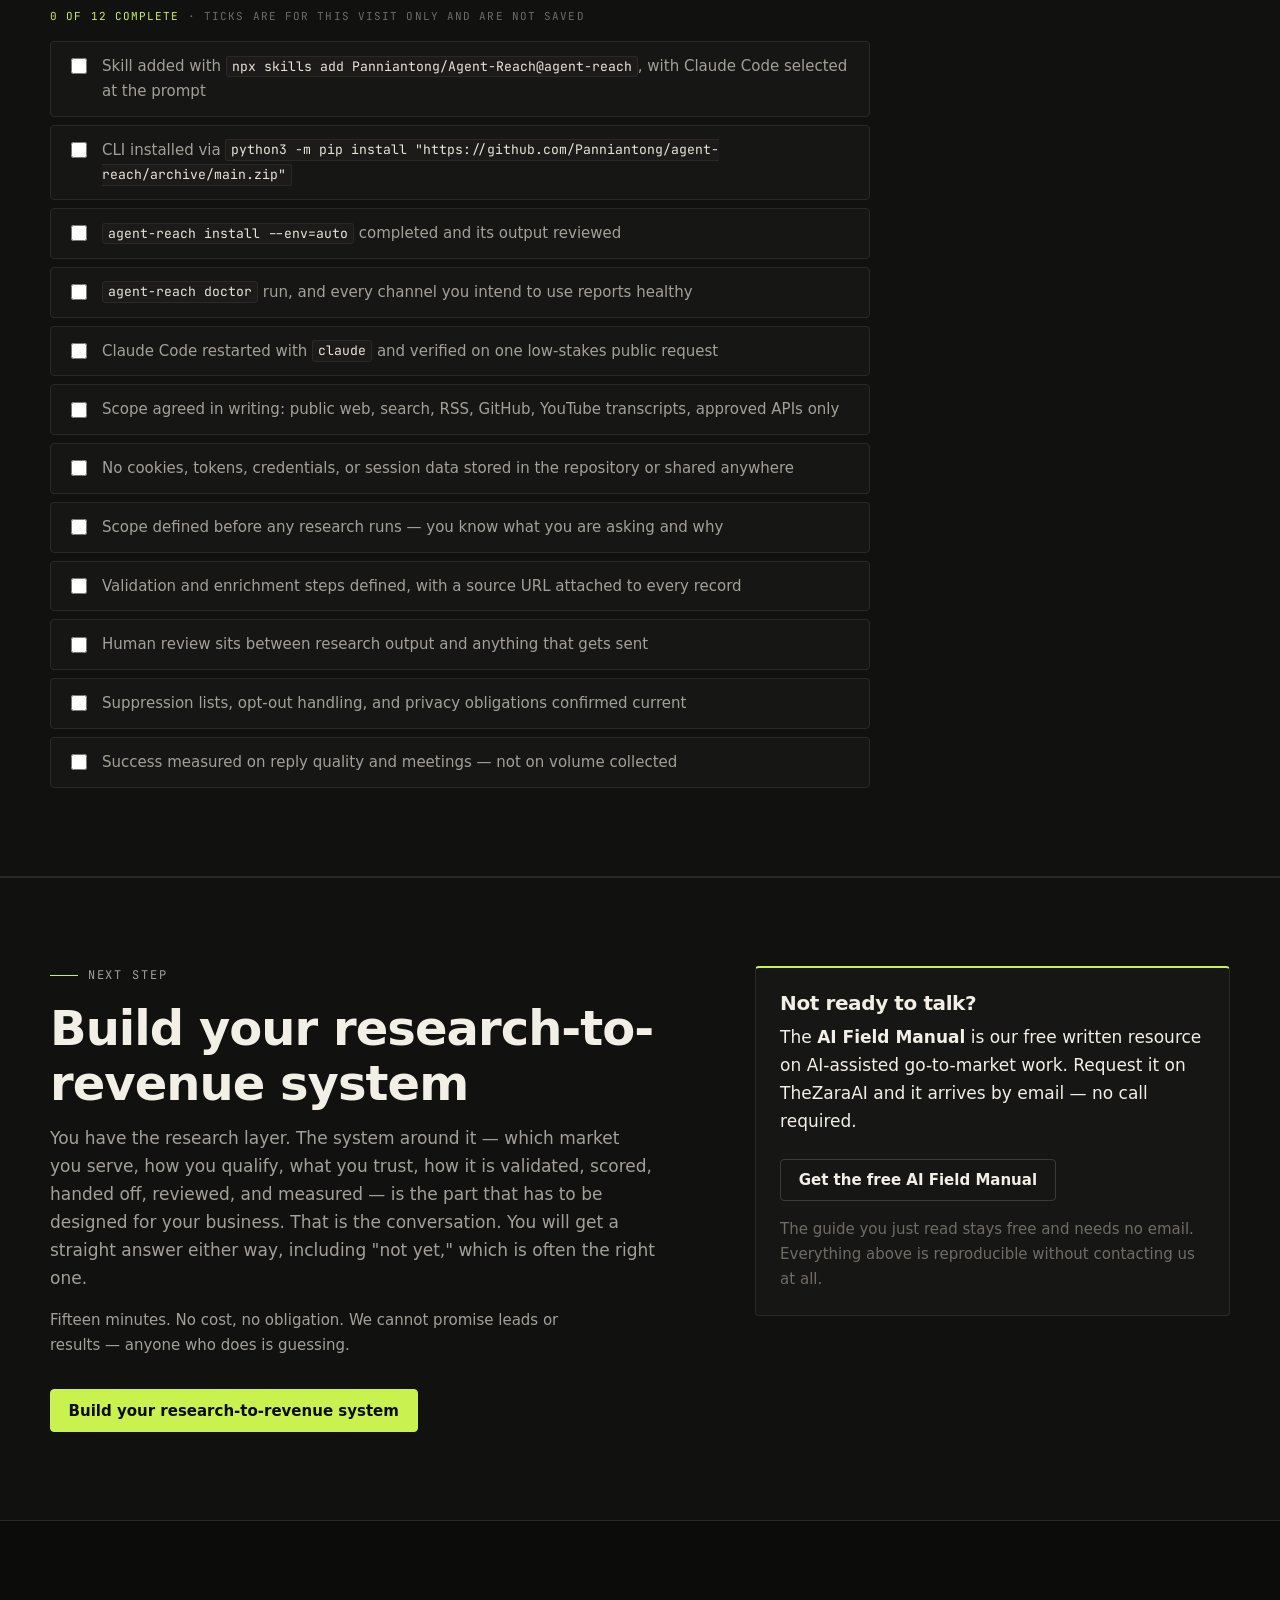
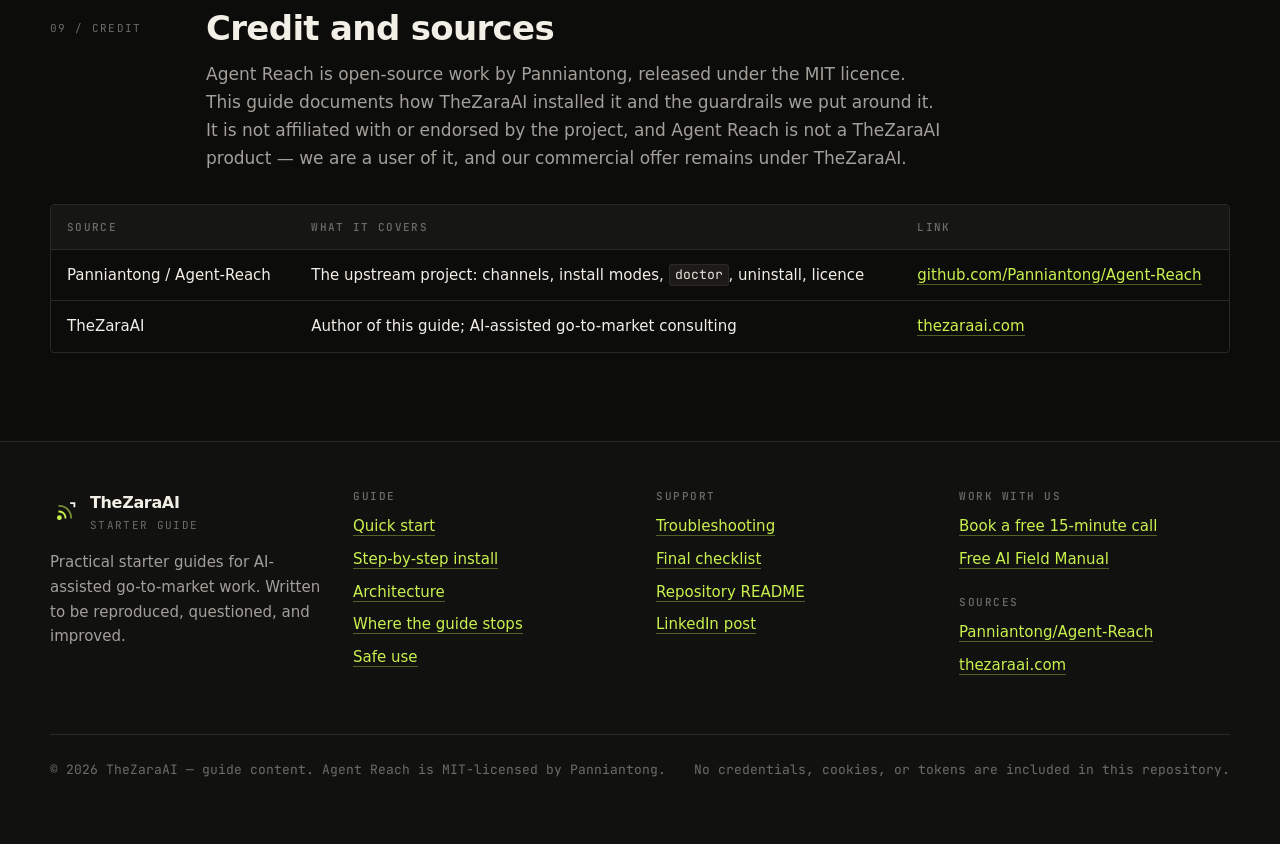
==== commit a11ca01b: "docs(agent-reach): reposition as a starter guide, remove strategy playbook The published guide read " ====
--- a/docs/agent-reach/index.html
+++ b/docs/agent-reach/index.html
@@ -3,15 +3,15 @@
 <head>
 <meta charset="utf-8">
 <meta name="viewport" content="width=device-width, initial-scale=1">
-<title>Agent Reach for Claude Code — Install &amp; Validation Guide | TheZaraAI</title>
-<meta name="description" content="How TheZaraAI installed and validated Agent Reach for Claude Code: exact commands, a doctor check, a research-to-outreach architecture, safe-use rules, and a troubleshooting guide.">
+<title>Agent Reach for Claude Code — Starter Guide | TheZaraAI</title>
+<meta name="description" content="A free starter guide to Agent Reach for Claude Code: the five install commands, a doctor validation pass, what the research layer does and does not do, safe-use boundaries, and troubleshooting.">
 <meta name="author" content="Jax — TheZaraAI">
 <meta name="theme-color" content="#0C0C0B">
 <link rel="canonical" href="https://thezaraai.github.io/TheZaraAI/agent-reach/">
 
 <meta property="og:type" content="article">
-<meta property="og:title" content="Agent Reach for Claude Code — Install &amp; Validation Guide">
-<meta property="og:description" content="Exact install commands, a doctor validation pass, a research-to-outreach architecture, and the safe-use rules TheZaraAI applies before any data touches a campaign.">
+<meta property="og:title" content="Agent Reach for Claude Code — Starter Guide">
+<meta property="og:description" content="Five install commands, a doctor validation pass, the safe-use boundaries, and an honest account of where the research layer ends and system design begins.">
 <meta property="og:url" content="https://thezaraai.github.io/TheZaraAI/agent-reach/">
 <meta property="og:image" content="https://thezaraai.github.io/TheZaraAI/agent-reach/assets/img/mark.svg">
 <meta name="twitter:card" content="summary">
@@ -27,8 +27,8 @@
 {
   "@context": "https://schema.org",
   "@type": "TechArticle",
-  "headline": "Agent Reach for Claude Code — Install & Validation Guide",
-  "description": "How TheZaraAI installed and validated Agent Reach for Claude Code, and how it fits a compliant research-to-outreach workflow.",
+  "headline": "Agent Reach for Claude Code — Starter Guide",
+  "description": "A free starter guide to installing and validating Agent Reach for Claude Code, with safe-use boundaries and troubleshooting.",
   "author": { "@type": "Organization", "name": "TheZaraAI", "url": "https://thezaraai.com" },
   "publisher": { "@type": "Organization", "name": "TheZaraAI", "url": "https://thezaraai.com" },
   "about": "Agent Reach, Claude Code, AI research tooling",
@@ -48,14 +48,14 @@
         <path d="M10 9.5A12.5 12.5 0 0 1 22.5 22" stroke="currentColor" stroke-width="2" stroke-linecap="square" opacity=".55"/>
         <path d="M22.5 6.5h3.5V10" stroke="#F2EFE7" stroke-width="2" stroke-linecap="square"/>
       </svg>
-      <span>TheZaraAI<small>Build log</small></span>
+      <span>TheZaraAI<small>Starter guide</small></span>
     </a>
     <button class="nav-toggle" id="navToggle" aria-expanded="false" aria-controls="siteNav">Menu</button>
     <nav class="site-nav" id="siteNav" aria-label="Section navigation">
       <a href="#quickstart">Quick start</a>
       <a href="#install">Install</a>
       <a href="#architecture">Architecture</a>
-      <a href="#hvac">HVAC example</a>
+      <a href="#scope">Where it stops</a>
       <a href="#safety">Safe use</a>
       <a href="#troubleshooting">Troubleshooting</a>
       <a href="#checklist">Checklist</a>
@@ -68,22 +68,22 @@
   <section class="hero" id="top">
     <div class="wrap hero__grid">
       <div>
-        <p class="eyebrow">Field notes · Build log</p>
-        <h1>We gave Claude Code a <em>research layer</em>. Here is exactly how.</h1>
+        <p class="eyebrow">Field notes · Starter guide</p>
+        <h1>Give Claude Code a <em>research layer</em> in five commands.</h1>
         <p class="hero__lede">
-          A step-by-step, reproducible walkthrough of how Jax at TheZaraAI installed and validated
-          <strong>Agent Reach</strong> for Claude Code — plus the guardrails we put around it before
-          a single record touches an outreach campaign.
+          A free starter guide: install <strong>Agent Reach</strong>, validate it with one diagnostic
+          command, and understand the safe-use boundaries before you point it at anything. It covers
+          the infrastructure — not the strategy you build on top of it.
         </p>
         <div class="btn-row">
           <a class="btn btn--primary" href="#quickstart">Jump to quick start</a>
-          <a class="btn btn--cta" href="https://calendly.com/thezaraai/discovery-call?utm_source=github&amp;utm_medium=agent_reach_guide&amp;utm_campaign=home_services" target="_blank" rel="noopener noreferrer">Book a free 15-minute workflow call<span class="u-sr-only"> (opens in a new tab)</span></a>
+          <a class="btn btn--cta" href="https://calendly.com/thezaraai/discovery-call?utm_source=github&amp;utm_medium=agent_reach_guide&amp;utm_campaign=agent_reach_guide" target="_blank" rel="noopener noreferrer">Build your research-to-revenue system<span class="u-sr-only"> (opens in a new tab)</span></a>
           <a class="btn" href="https://github.com/Panniantong/Agent-Reach" rel="noopener">Agent Reach on GitHub</a>
         </div>
         <p class="hero__cta-note">
-          The guide is free and needs no email. The call is for HVAC and construction teams mapping
-          their own lead-response workflow — we look at your current process and where a research
-          layer would actually help. Prefer email? <a href="https://thezaraai.com/?utm_source=github&amp;utm_medium=agent_reach_guide&amp;utm_campaign=agent_reach#handbook" target="_blank" rel="noopener noreferrer">Get the free AI Field Manual<span class="u-sr-only"> (opens in a new tab)</span></a>.
+          The guide is free and needs no email. The call is for teams who have the research layer
+          running and now need the system around it — <a href="#scope">see where this guide stops</a>.
+          Prefer email? <a href="https://thezaraai.com/?utm_source=github&amp;utm_medium=agent_reach_guide&amp;utm_campaign=agent_reach_guide#handbook" target="_blank" rel="noopener noreferrer">Get the free AI Field Manual<span class="u-sr-only"> (opens in a new tab)</span></a>.
         </p>
         <div class="hero__meta">
           <span><b>Stack</b> Claude Code · Python 3 · npx</span>
@@ -97,7 +97,7 @@
         <p>Agent Reach is a scaffolding CLI that installs and wires up the upstream tools an AI agent needs to read the open web — then tells you what works with one diagnostic command
           (<a href="https://github.com/Panniantong/Agent-Reach" rel="noopener">Panniantong/Agent-Reach</a>).</p>
         <p>It is <strong>research infrastructure</strong>. It does not produce qualified leads, and this guide does not treat it as if it does.</p>
-        <p><span style="color:var(--accent)">→</span> Five commands. One <code>doctor</code> check. Then the boring, important part: scope, validation, and human review.</p>
+        <p><span style="color:var(--accent)">→</span> Five commands. One <code>doctor</code> check. Then the part no tool does for you: scope, validation, and human review.</p>
         <p style="margin-bottom:0; color:var(--text-faint); font-size:var(--text-sm)">Agent Reach is third-party open-source software we use internally. It is not a TheZaraAI product, sub-brand, or separate company.</p>
       </aside>
     </div>
@@ -109,15 +109,15 @@
       <div class="section__head">
         <div class="section__num">01 / Context</div>
         <div>
-          <h2>Why we added a research layer</h2>
-          <p class="section__sub">TheZaraAI runs an AI-assisted lead-generation workflow. The weakest link was never the sending
-            infrastructure — it was the research in front of it.</p>
+          <h2>Why a research layer is worth adding</h2>
+          <p class="section__sub">For most teams the weakest link is not the tooling that acts — it is the research
+            sitting in front of it.</p>
         </div>
       </div>
       <div class="grid grid--3">
         <div class="card">
           <h3>The problem</h3>
-          <p>Research on local HVAC and construction firms was manual, inconsistent, and slow. Every prospect list arrived with different fields, different freshness, and no traceable source.</p>
+          <p>Manual research is slow and inconsistent. The same question asked twice returns different fields, different freshness, and no traceable source.</p>
         </div>
         <div class="card">
           <h3>The hypothesis</h3>
@@ -125,21 +125,21 @@
         </div>
         <div class="card">
           <h3>The honest scope</h3>
-          <p>Better inputs, not automatic outcomes. Nothing here shortens the work of defining an ICP, validating data, or reviewing a message before it ships.</p>
+          <p>Better inputs, not automatic outcomes. Nothing here shortens the work of deciding who you are researching, validating what comes back, or reviewing it before it is used.</p>
         </div>
       </div>
 
       <div class="note">
         <div class="note__label">How this fits TheZaraAI</div>
         <p style="margin-bottom:0">Agent Reach is <strong>internal research infrastructure</strong>, not something we sell, rebrand, or spin out.
-          The commercial offer stays exactly where it is — under TheZaraAI — with HVAC and selected construction firms as the initial vertical.
-          There is no separate product name, no DBA, and no new entity behind this work.</p>
+          The commercial offer stays exactly where it is — under TheZaraAI. There is no separate product name, no DBA,
+          and no new entity behind this work.</p>
       </div>
 
       <div class="note note--warn">
         <div class="note__label">What this is not</div>
         <p style="margin-bottom:0">Agent Reach does not generate qualified leads, book meetings, or produce revenue on its own. It is a read layer.
-          Everything downstream — ICP definition, data validation, compliant enrichment, message quality, and human review — is still your job.</p>
+          Everything downstream — deciding who to research, validating what comes back, and reviewing it before it is used — is still your job.</p>
       </div>
     </div>
   </section>
@@ -267,187 +267,78 @@
         <div class="section__num">04 / Architecture</div>
         <div>
           <h2>Where the research layer actually sits</h2>
-          <p class="section__sub">Agent Reach occupies exactly one box in this diagram. The boxes on either side of it are where the quality comes from.</p>
+          <p class="section__sub">Agent Reach occupies exactly one box below. The boxes on either side of it are where the quality comes from —
+            and they are the ones this guide does not design for you.</p>
         </div>
       </div>
 
       <ol class="pipeline">
         <li><span class="k">Stage 01</span><b>Public sources</b><span class="d">Open web pages, RSS/Atom feeds, public GitHub repositories, YouTube transcripts, platform-approved APIs.</span></li>
         <li><span class="k">Stage 02</span><b>Agent Reach research</b><span class="d">The agent reads and summarises those sources on request, with the source URL kept alongside every claim.</span></li>
-        <li><span class="k">Stage 03</span><b>Validation &amp; enrichment</b><span class="d">Deduplicate, verify against a second source, confirm the record is current, enrich only through compliant, licensed providers.</span></li>
-        <li><span class="k">Stage 04</span><b>CRM / Instantly</b><span class="d">Only validated records enter the system of record, each carrying its source and the date it was captured.</span></li>
-        <li><span class="k">Stage 05</span><b>Personalised outreach</b><span class="d">Human-reviewed messaging grounded in a verifiable, public fact — with suppression lists and opt-out honoured before send.</span></li>
-        <li><span class="k">Stage 06</span><b>Measurement</b><span class="d">Reply quality, meetings booked, and complaint rate. Research quality is judged by outcomes, not by volume collected.</span></li>
+        <li><span class="k">Stage 03</span><b>Verification</b><span class="d">A human or a second source confirms the claim is accurate and current before anyone relies on it.</span></li>
+        <li><span class="k">Stage 04</span><b>Action</b><span class="d">Whatever your business actually does with a verified fact — reviewed by a person who is accountable for the decision.</span></li>
       </ol>
 
       <div class="note">
         <div class="note__label">The rule we hold ourselves to</div>
-        <p style="margin-bottom:0">No record moves from Stage 02 to Stage 04 without a source URL, a validation check, and a named human who reviewed it.
+        <p style="margin-bottom:0">Nothing moves from Stage 02 to Stage 04 without a source URL, a verification check, and a named human who reviewed it.
           A research layer that lets you skip those steps is not a speed-up — it is a liability generator.</p>
       </div>
-    </div>
-  </section>
-
-  <!-- ============ HVAC / CONSTRUCTION WORKED EXAMPLE ============ -->
-  <section class="section" id="hvac">
-    <div class="wrap">
-      <div class="section__head">
-        <div class="section__num">05 / Worked example</div>
-        <div>
-          <h2>HVAC and construction firms, end to end</h2>
-          <p class="section__sub">HVAC and selected construction firms are TheZaraAI's initial vertical, and this is the primary use case for the
-            research layer — so it is worth showing in full. Everything below runs on publicly available
-            information and platform-approved APIs. Agent Reach does the reading in stages 1 and 2 only — it does not access logged-in
-            social accounts, and it does not produce a qualified lead on its own.</p>
-        </div>
-      </div>
-
-      <h3 style="font-size:var(--text-lg)">Sample ICP filters</h3>
-      <p class="prose" style="color:var(--text-muted)">Write these down <em>before</em> you research anything. An undefined ICP turns a research layer into a list generator.</p>
-      <div class="table-wrap" style="margin-bottom:var(--space-8)">
-        <table>
-          <thead>
-            <tr><th scope="col">Filter</th><th scope="col">HVAC (residential / light commercial)</th><th scope="col">Construction (remodel / general contracting)</th></tr>
-          </thead>
-          <tbody>
-            <tr><td>Trade &amp; classification</td><td>HVAC service, repair, and replacement — NAICS 238220</td><td>Residential remodel, GC, roofing, or specialty trade — NAICS 236118 / 238xxx</td></tr>
-            <tr><td>Company size</td><td>3–25 field technicians, 2–15 service vehicles</td><td>5–50 employees, owner still involved in estimating</td></tr>
-            <tr><td>Service area</td><td>Within a defined metro or 45-minute drive radius; 3–6 ZIP clusters</td><td>Single metro or county footprint; no national coverage</td></tr>
-            <tr><td>Decision maker</td><td>Owner / operator, general manager, or service manager</td><td>Owner, principal, or head of preconstruction / estimating</td></tr>
-            <tr><td>Licence status</td><td>Active state or county mechanical licence, in good standing</td><td>Active contractor licence at the appropriate class and limit</td></tr>
-            <tr><td>Digital maturity</td><td>Live website and a claimed Google Business Profile, but no online booking or same-day quote path</td><td>Website with a project gallery, but a contact form as the only intake</td></tr>
-            <tr><td>Hard exclusions</td><td colspan="2">National franchises and PE roll-ups, firms outside the service radius, records with no verifiable licence or address, anyone on the suppression or do-not-contact list, and any record whose source URL cannot be re-checked.</td></tr>
-          </tbody>
-        </table>
-      </div>
-
-      <h3 style="font-size:var(--text-lg)">Where the data legitimately comes from</h3>
-      <div class="grid grid--3" style="margin-bottom:var(--space-8)">
+
+      <div class="note note--warn">
+        <div class="note__label">Deliberately generic</div>
+        <p style="margin-bottom:0">Stages 03 and 04 are drawn at the highest possible level on purpose. What belongs in them depends
+          entirely on your market, your obligations, and your risk tolerance — which is the design work described in
+          <a href="#scope">the next section</a>.</p>
+      </div>
+    </div>
+  </section>
+
+  <!-- ============ WHERE THE GUIDE STOPS ============ -->
+  <section class="section" id="scope">
+    <div class="wrap">
+      <div class="section__head">
+        <div class="section__num">05 / Scope</div>
+        <div>
+          <h2>The guide stops at the research layer</h2>
+          <p class="section__sub">Everything above is infrastructure. Getting it installed and healthy is a real milestone —
+            and it is also the point at which the interesting problems start.</p>
+        </div>
+      </div>
+
+      <div class="grid grid--2">
         <div class="card">
-          <h3>Google Business Profile</h3>
-          <p>Publicly listed firm name, category, address, service area, hours, rating, and website — read from public listing pages or, where you need it at volume, through the official Places API under its terms and your own key.</p>
+          <h3>What you have after five commands</h3>
+          <p>An agent that can read public sources on request and keep a source URL next to every claim. Reproducible,
+            citable research instead of ad hoc searching.</p>
+          <p style="margin-bottom:0">That is genuinely useful, and for a lot of people it is enough. If that is you,
+            take the install, take the safe-use rules, and go.</p>
         </div>
         <div class="card">
-          <h3>Company websites</h3>
-          <p>Services offered, service-area pages, brands installed, team and "about" pages, careers pages, financing options, and stated response times. The richest and least ambiguous source.</p>
-        </div>
-        <div class="card">
-          <h3>Public directories &amp; associations</h3>
-          <p>Public business directory listings, BBB profiles, and trade-body member directories such as ACCA, PHCC, NAHB, or NARI. Read the public page; do not create accounts to get behind a gate.</p>
-        </div>
-        <div class="card">
-          <h3>Permit &amp; licensing records</h3>
-          <p>State contractor and mechanical licence boards, and municipal or county permit portals — <strong>where the data is published for public access and the terms allow automated reading</strong>. Check the portal's terms and rate limits first; some require a formal records request instead.</p>
-        </div>
-        <div class="card">
-          <h3>Public social &amp; business pages</h3>
-          <p>Only pages a signed-out visitor can see: a public company page, a public job post, a public YouTube channel and its transcripts. No logged-in sessions, no cookie reuse, no gated profile data.</p>
-        </div>
-        <div class="card">
-          <h3>Approved data providers</h3>
-          <p>For contact-level detail: licensed B2B data and email-verification vendors with a documented lawful basis and a contract. This is enrichment, not collection — and it happens after the firm already passed the ICP filter.</p>
-        </div>
-      </div>
-
-      <h3 style="font-size:var(--text-lg)">The compliant workflow</h3>
-      <ol class="steps" style="margin-bottom:var(--space-8)">
-        <li class="step">
-          <div class="step__n">STAGE 01</div>
-          <div>
-            <h3>Discover firms in the service area</h3>
-            <p>Ask the agent for HVAC and construction firms operating in the target ZIP clusters, and require a source URL for every row. Output is a raw candidate list — nothing more.</p>
-            <div class="code">
-              <div class="code__bar"><span class="code__title">example brief to the agent</span><button class="copy-btn" type="button" data-copy="#h1">Copy</button></div>
-<pre><code id="h1"><span class="c"># Paste into Claude Code after the install is validated</span>
-Build a candidate list of independent HVAC and residential construction
-firms serving ZIP codes 27601, 27604, 27609, 27612.
-
-Use only publicly accessible sources: public business listings, company
-websites, public trade-association directories, and public licence or
-permit records where the site's terms allow automated reading.
-Do not use logged-in sessions, cookies, or gated profile data.
-
-For each firm return: legal/trading name, website, city, service area,
-services offered, apparent headcount signal, licence number if public,
-and the exact source URL for every field. Mark anything you inferred
-as "inferred" rather than stating it as fact.</code></pre>
-            </div>
-          </div>
-        </li>
-        <li class="step">
-          <div class="step__n">STAGE 02</div>
-          <div>
-            <h3>Validate the firm and the decision-maker role</h3>
-            <p>A name on a website is not a validated contact. We require <strong>two independent public sources</strong> agreeing on both the company and the person's role before the record advances.</p>
-            <ul class="prose" style="color:var(--text-muted)">
-              <li><strong>Company exists and is active:</strong> licence board record, business registration or Secretary of State filing, and a live website.</li>
-              <li><strong>Role is real and current:</strong> the licence holder or qualifying party named on the public licence record, an "our team" or "about" page, a permit applicant name, or a signed public post from the company page.</li>
-              <li><strong>Still trading:</strong> recent reviews, a recent permit, a current job post, or a dated site update within the last 6–12 months.</li>
-              <li><strong>Reject on sight:</strong> role that only appears in one unverifiable place, franchise-owned locations, and any record whose source URL no longer resolves.</li>
-            </ul>
-          </div>
-        </li>
-        <li class="step">
-          <div class="step__n">STAGE 03</div>
-          <div>
-            <h3>Enrich through approved providers only</h3>
-            <p>Business contact details come from licensed providers under contract, not from harvesting. Every enriched field carries its provider, the retrieval date, and a lawful basis. Verify deliverability before send, honour suppression and opt-out lists at ingestion, and drop any record the provider cannot substantiate.</p>
-          </div>
-        </li>
-        <li class="step">
-          <div class="step__n">STAGE 04</div>
-          <div>
-            <h3>Segment by service area, size, and signal</h3>
-            <p>Segmentation is what makes the later message specific. We split on three axes and treat each combination as its own small campaign.</p>
-            <ul class="prose" style="color:var(--text-muted)">
-              <li><strong>Service area:</strong> ZIP cluster or drive-time band — it changes the local proof points you can cite.</li>
-              <li><strong>Size band:</strong> owner-operator (1–4), small crew (5–15), established (16–50). Each has a different bottleneck and a different buyer.</li>
-              <li><strong>Signal:</strong> the specific, dated, public trigger below. No trigger, no personalised angle — the record waits in the nurture segment instead.</li>
-            </ul>
-          </div>
-        </li>
-        <li class="step">
-          <div class="step__n">STAGE 05</div>
-          <div>
-            <h3>Route qualified records into Instantly</h3>
-            <p>Only records that cleared stages 2 and 3, carry a source URL, and passed human review get uploaded. One campaign per segment, custom fields mapped so the personalisation is grounded in the verified fact rather than invented.</p>
-            <div class="code">
-              <div class="code__bar"><span class="code__title">record schema · one row per firm</span><button class="copy-btn" type="button" data-copy="#h2">Copy</button></div>
-<pre><code id="h2">company_name, trade, website, city, state, zip, service_area
-size_band, licence_number, licence_status, licence_source_url
-contact_first_name, contact_role, role_source_url
-email, email_verification_status, enrichment_provider, enrichment_date
-trigger_signal, trigger_date, trigger_source_url
-segment_id, reviewed_by, reviewed_at, suppression_checked</code></pre>
-            </div>
-            <p>Then keep sending volume inside your warmed capacity, watch complaint and bounce rates as hard stops, and pull the campaign — not just the record — if either drifts.</p>
-          </div>
-        </li>
-      </ol>
-
-      <h3 style="font-size:var(--text-lg)">Trigger signals worth acting on</h3>
-      <div class="table-wrap">
-        <table>
-          <thead><tr><th scope="col">Signal</th><th scope="col">Public source</th><th scope="col">Why it matters</th></tr></thead>
-          <tbody>
-            <tr><td>Hiring installers, techs, or estimators</td><td>Careers page, public job post</td><td>Demand is outrunning capacity — intake and scheduling are under strain</td></tr>
-            <tr><td>New or upgraded contractor licence class</td><td>State licence board record</td><td>The firm is moving into larger or different work</td></tr>
-            <tr><td>Rising permit volume or a first permit in a new municipality</td><td>Public permit portal, where lawful to read</td><td>Geographic or volume expansion, usually before the back office catches up</td></tr>
-            <tr><td>New location, second yard, or fleet expansion</td><td>Website, public business listing, public company page</td><td>Growth spend is already committed; operational gaps get expensive fast</td></tr>
-            <tr><td>Reviews mentioning slow quotes or missed callbacks</td><td>Public review content on business listings</td><td>A named, verifiable operational problem you can speak to directly</td></tr>
-            <tr><td>No online booking or after-hours intake</td><td>Company website</td><td>Observable gap, easy to reference without guessing at internals</td></tr>
-            <tr><td>Seasonal inflection — pre-cooling or pre-heating season</td><td>Calendar plus local weather reporting</td><td>Timing, not personalisation: the same message lands differently in April</td></tr>
-            <tr><td>New financing, maintenance plan, or service agreement page</td><td>Company website changelog or new page</td><td>The firm is investing in recurring revenue and is open to process change</td></tr>
-            <tr><td>Recent trade-association membership or certification</td><td>Public association directory</td><td>Signals a firm that invests in standards — usually a better-fit buyer</td></tr>
-          </tbody>
-        </table>
+          <h3>What you do not have</h3>
+          <p>A system. A research layer answers questions you already knew to ask. It does not decide which questions
+            are worth asking, which answers to trust, or what should happen next.</p>
+          <p style="margin-bottom:0">That gap is not a tooling problem, and no install sequence closes it.</p>
+        </div>
+      </div>
+
+      <div class="note">
+        <div class="note__label">The design work that sits on top</div>
+        <p>Turning a research layer into something a business can depend on means deciding, deliberately and in this
+          order: which market you are serving, how you qualify inside it, which sources you are willing to trust, how
+          claims get validated, how records are scored, how they are enriched, how they hand off to the systems your
+          team already uses, how outreach is orchestrated and reviewed, how any of it is measured, and who is
+          accountable when it is wrong.</p>
+        <p style="margin-bottom:0">Each of those is a design decision with real consequences, and each one is specific
+          to the business making it. There is no generic answer worth publishing — which is why this guide does not
+          pretend to have one.</p>
       </div>
 
       <div class="note note--warn">
-        <div class="note__label">Say this out loud before you start</div>
-        <p style="margin-bottom:0">None of this guarantees leads. It produces a defensible, source-linked shortlist of HVAC and construction firms that match a
-          defined ICP. Whether that turns into pipeline depends on the offer, the message, the timing, and the humans reviewing it —
-          not on the research tool.</p>
+        <div class="note__label">Read this as a starter guide</div>
+        <p style="margin-bottom:0">This page is a starter guide to a third-party open-source tool. It is not a complete
+          go-to-market workflow, and it is not TheZaraAI's client methodology. What is published here is the part that
+          is genuinely reusable by anyone; the strategy layer is designed per client and stays with them.</p>
       </div>
     </div>
   </section>
@@ -606,7 +497,7 @@
           <li><input type="checkbox" id="c5"><label for="c5">Claude Code restarted with <code>claude</code> and verified on one low-stakes public request</label></li>
           <li><input type="checkbox" id="c6"><label for="c6">Scope agreed in writing: public web, search, RSS, GitHub, YouTube transcripts, approved APIs only</label></li>
           <li><input type="checkbox" id="c7"><label for="c7">No cookies, tokens, credentials, or session data stored in the repository or shared anywhere</label></li>
-          <li><input type="checkbox" id="c8"><label for="c8">ICP defined before any research runs — you know who you are researching and why</label></li>
+          <li><input type="checkbox" id="c8"><label for="c8">Scope defined before any research runs — you know what you are asking and why</label></li>
           <li><input type="checkbox" id="c9"><label for="c9">Validation and enrichment steps defined, with a source URL attached to every record</label></li>
           <li><input type="checkbox" id="c10"><label for="c10">Human review sits between research output and anything that gets sent</label></li>
           <li><input type="checkbox" id="c11"><label for="c11">Suppression lists, opt-out handling, and privacy obligations confirmed current</label></li>
@@ -622,19 +513,19 @@
       <div class="cta reveal">
         <div class="cta__main">
           <p class="eyebrow">Next step</p>
-          <h2>Book a free 15-minute workflow call</h2>
+          <h2>Build your research-to-revenue system</h2>
           <p>
-            If you run an HVAC or construction business, this is a working session, not a pitch: we
-            map how a lead reaches you today, where it stalls, and whether a research layer like the
-            one above is worth adding. You will get a straight answer either way — including
-            "not yet," which is often the right one.
+            You have the research layer. The system around it — which market you serve, how you
+            qualify, what you trust, how it is validated, scored, handed off, reviewed, and measured —
+            is the part that has to be designed for your business. That is the conversation. You will
+            get a straight answer either way, including "not yet," which is often the right one.
           </p>
           <p class="cta__fineprint">
             Fifteen minutes. No cost, no obligation. We cannot promise leads or results — anyone who
             does is guessing.
           </p>
           <div class="btn-row">
-            <a class="btn btn--primary" href="https://calendly.com/thezaraai/discovery-call?utm_source=github&amp;utm_medium=agent_reach_guide&amp;utm_campaign=home_services" target="_blank" rel="noopener noreferrer">Book the 15-minute call<span class="u-sr-only"> (opens in a new tab)</span></a>
+            <a class="btn btn--primary" href="https://calendly.com/thezaraai/discovery-call?utm_source=github&amp;utm_medium=agent_reach_guide&amp;utm_campaign=agent_reach_guide" target="_blank" rel="noopener noreferrer">Build your research-to-revenue system<span class="u-sr-only"> (opens in a new tab)</span></a>
           </div>
         </div>
 
@@ -642,11 +533,10 @@
           <h3 id="fieldmanual">Not ready to talk?</h3>
           <p>
             The <strong>AI Field Manual</strong> is our free written resource on AI-assisted
-            go-to-market work for home-services businesses. Request it on TheZaraAI and it arrives
-            by email — no call required.
+            go-to-market work. Request it on TheZaraAI and it arrives by email — no call required.
           </p>
           <p>
-            <a class="btn" href="https://thezaraai.com/?utm_source=github&amp;utm_medium=agent_reach_guide&amp;utm_campaign=agent_reach#handbook" target="_blank" rel="noopener noreferrer">Get the free AI Field Manual<span class="u-sr-only"> (opens in a new tab)</span></a>
+            <a class="btn" href="https://thezaraai.com/?utm_source=github&amp;utm_medium=agent_reach_guide&amp;utm_campaign=agent_reach_guide#handbook" target="_blank" rel="noopener noreferrer">Get the free AI Field Manual<span class="u-sr-only"> (opens in a new tab)</span></a>
           </p>
           <p class="cta__fineprint" style="margin-bottom:0">
             The guide you just read stays free and needs no email. Everything above is reproducible
@@ -674,7 +564,7 @@
           <thead><tr><th scope="col">Source</th><th scope="col">What it covers</th><th scope="col">Link</th></tr></thead>
           <tbody>
             <tr><td>Panniantong / Agent-Reach</td><td>The upstream project: channels, install modes, <code>doctor</code>, uninstall, licence</td><td><a href="https://github.com/Panniantong/Agent-Reach" rel="noopener">github.com/Panniantong/Agent-Reach</a></td></tr>
-            <tr><td>TheZaraAI</td><td>The AI-assisted lead-generation workflow this research layer feeds</td><td><a href="https://thezaraai.com" rel="noopener">thezaraai.com</a></td></tr>
+            <tr><td>TheZaraAI</td><td>Author of this guide; AI-assisted go-to-market consulting</td><td><a href="https://thezaraai.com" rel="noopener">thezaraai.com</a></td></tr>
           </tbody>
         </table>
       </div>
@@ -693,9 +583,9 @@
             <path d="M10 9.5A12.5 12.5 0 0 1 22.5 22" stroke="currentColor" stroke-width="2" stroke-linecap="square" opacity=".55"/>
             <path d="M22.5 6.5h3.5V10" stroke="#F2EFE7" stroke-width="2" stroke-linecap="square"/>
           </svg>
-          <span>TheZaraAI<small>Build log</small></span>
+          <span>TheZaraAI<small>Starter guide</small></span>
         </a>
-        <p>Practical build logs for AI-assisted go-to-market work, currently focused on HVAC and selected construction firms. Written to be reproduced, questioned, and improved.</p>
+        <p>Practical starter guides for AI-assisted go-to-market work. Written to be reproduced, questioned, and improved.</p>
       </div>
       <div>
         <h4>Guide</h4>
@@ -703,7 +593,7 @@
           <li><a href="#quickstart">Quick start</a></li>
           <li><a href="#install">Step-by-step install</a></li>
           <li><a href="#architecture">Architecture</a></li>
-          <li><a href="#hvac">HVAC &amp; construction example</a></li>
+          <li><a href="#scope">Where the guide stops</a></li>
           <li><a href="#safety">Safe use</a></li>
         </ul>
       </div>
@@ -719,8 +609,8 @@
       <div>
         <h4>Work with us</h4>
         <ul>
-          <li><a href="https://calendly.com/thezaraai/discovery-call?utm_source=github&amp;utm_medium=agent_reach_guide&amp;utm_campaign=home_services" target="_blank" rel="noopener noreferrer">Book a free 15-minute call<span class="u-sr-only"> (opens in a new tab)</span></a></li>
-          <li><a href="https://thezaraai.com/?utm_source=github&amp;utm_medium=agent_reach_guide&amp;utm_campaign=agent_reach#handbook" target="_blank" rel="noopener noreferrer">Free AI Field Manual<span class="u-sr-only"> (opens in a new tab)</span></a></li>
+          <li><a href="https://calendly.com/thezaraai/discovery-call?utm_source=github&amp;utm_medium=agent_reach_guide&amp;utm_campaign=agent_reach_guide" target="_blank" rel="noopener noreferrer">Book a free 15-minute call<span class="u-sr-only"> (opens in a new tab)</span></a></li>
+          <li><a href="https://thezaraai.com/?utm_source=github&amp;utm_medium=agent_reach_guide&amp;utm_campaign=agent_reach_guide#handbook" target="_blank" rel="noopener noreferrer">Free AI Field Manual<span class="u-sr-only"> (opens in a new tab)</span></a></li>
         </ul>
         <h4 style="margin-top:var(--space-6)">Sources</h4>
         <ul>
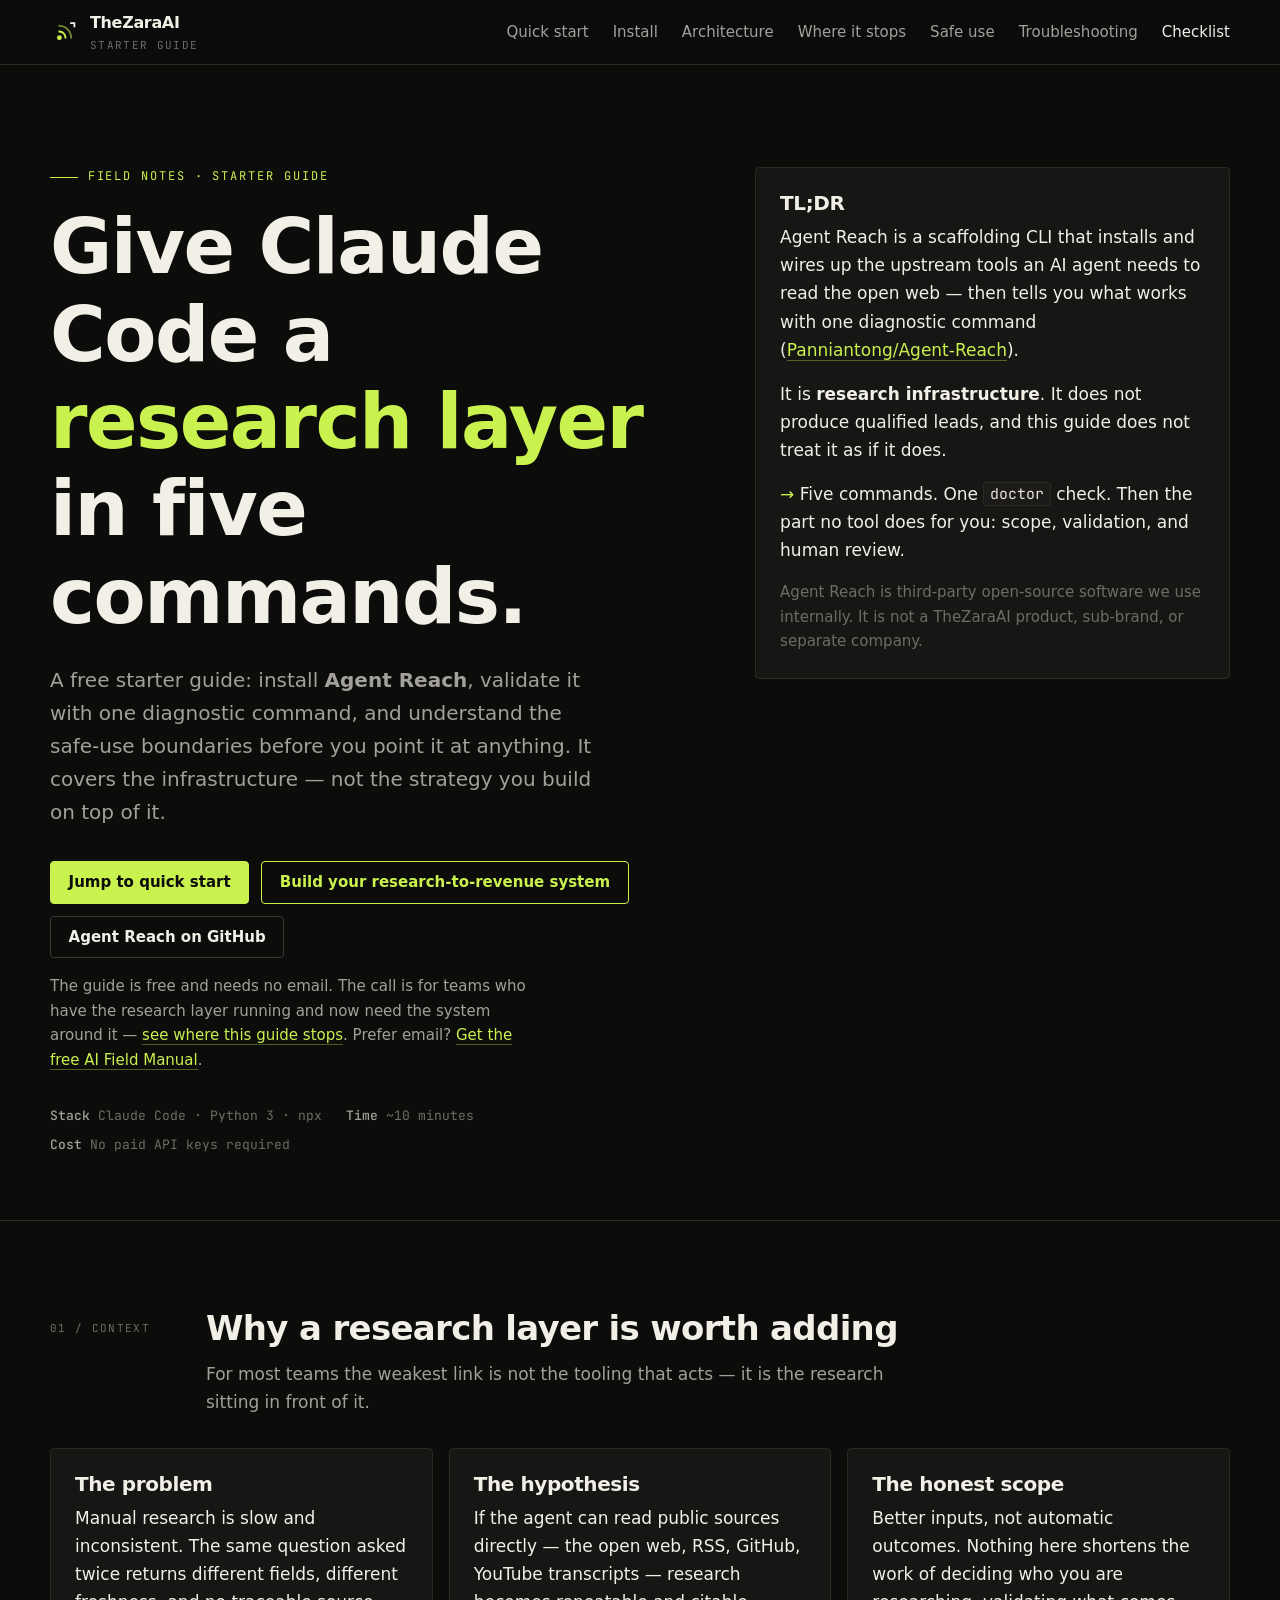
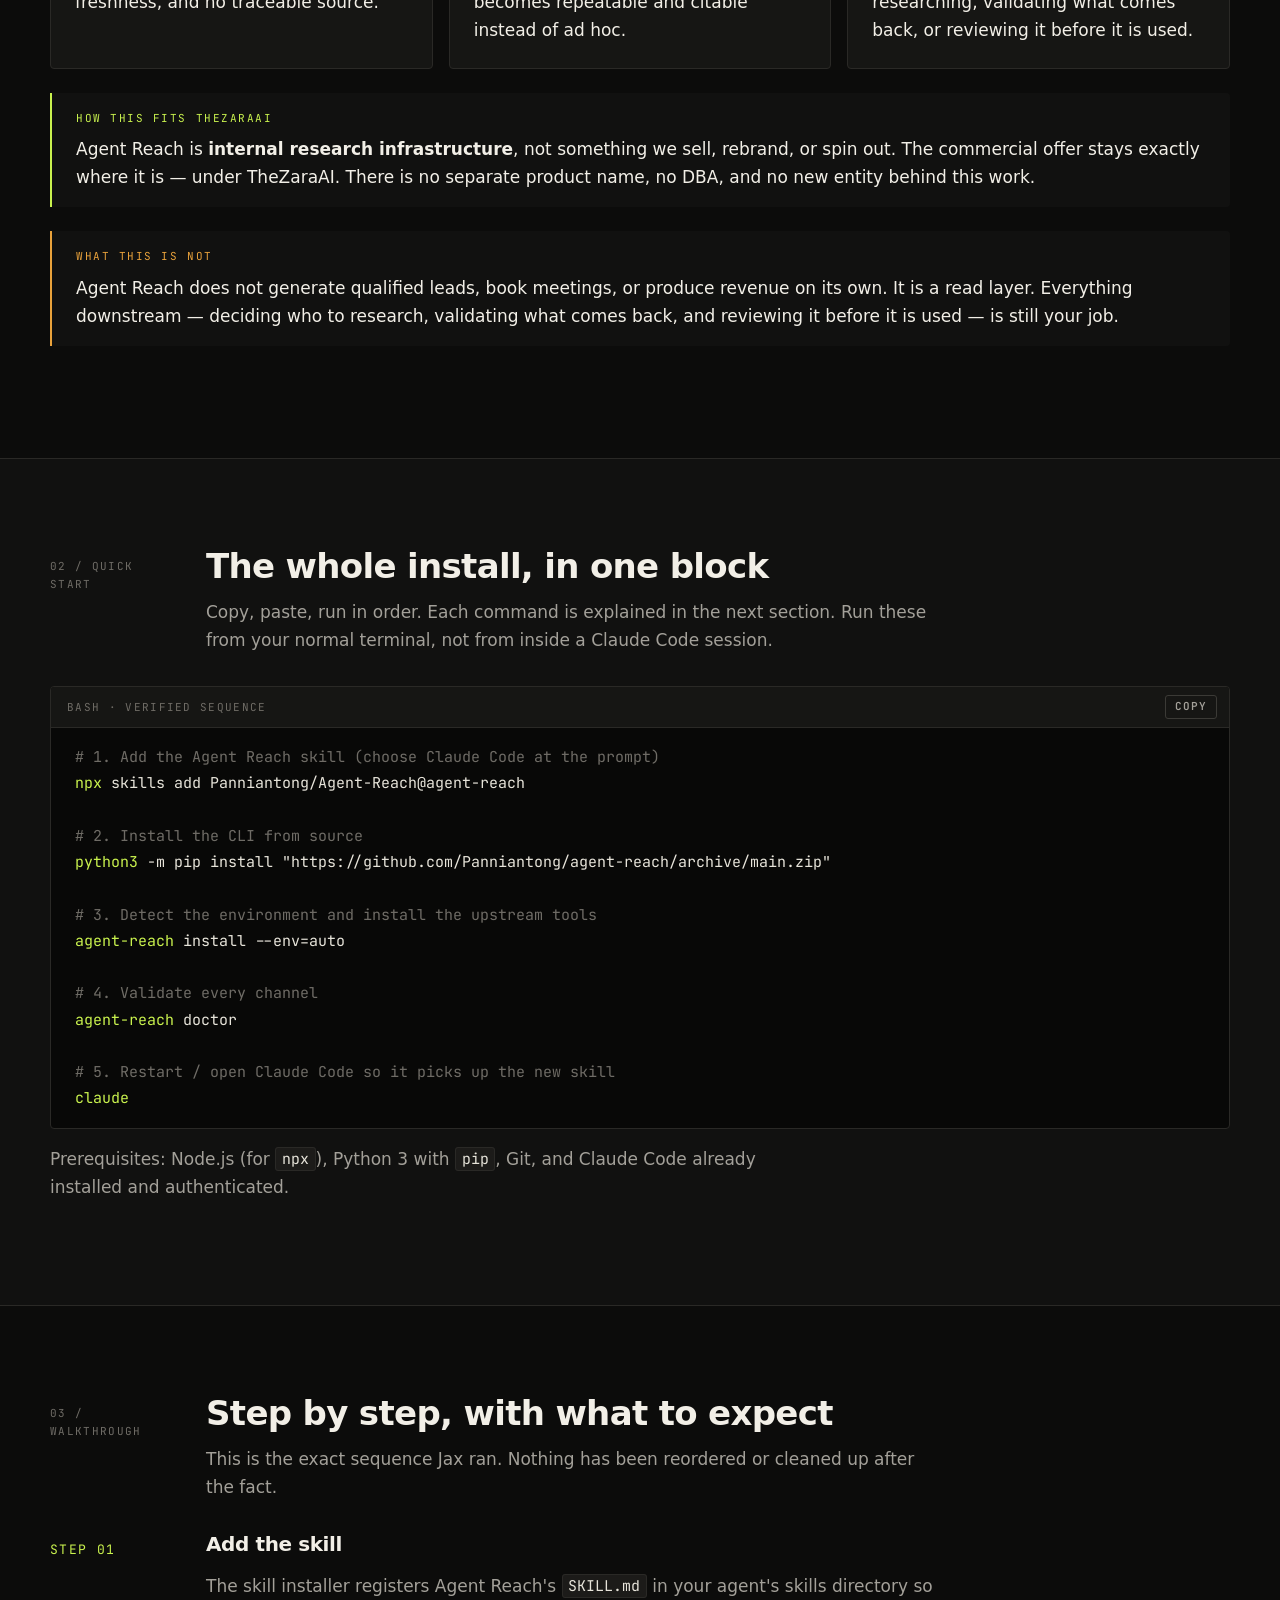
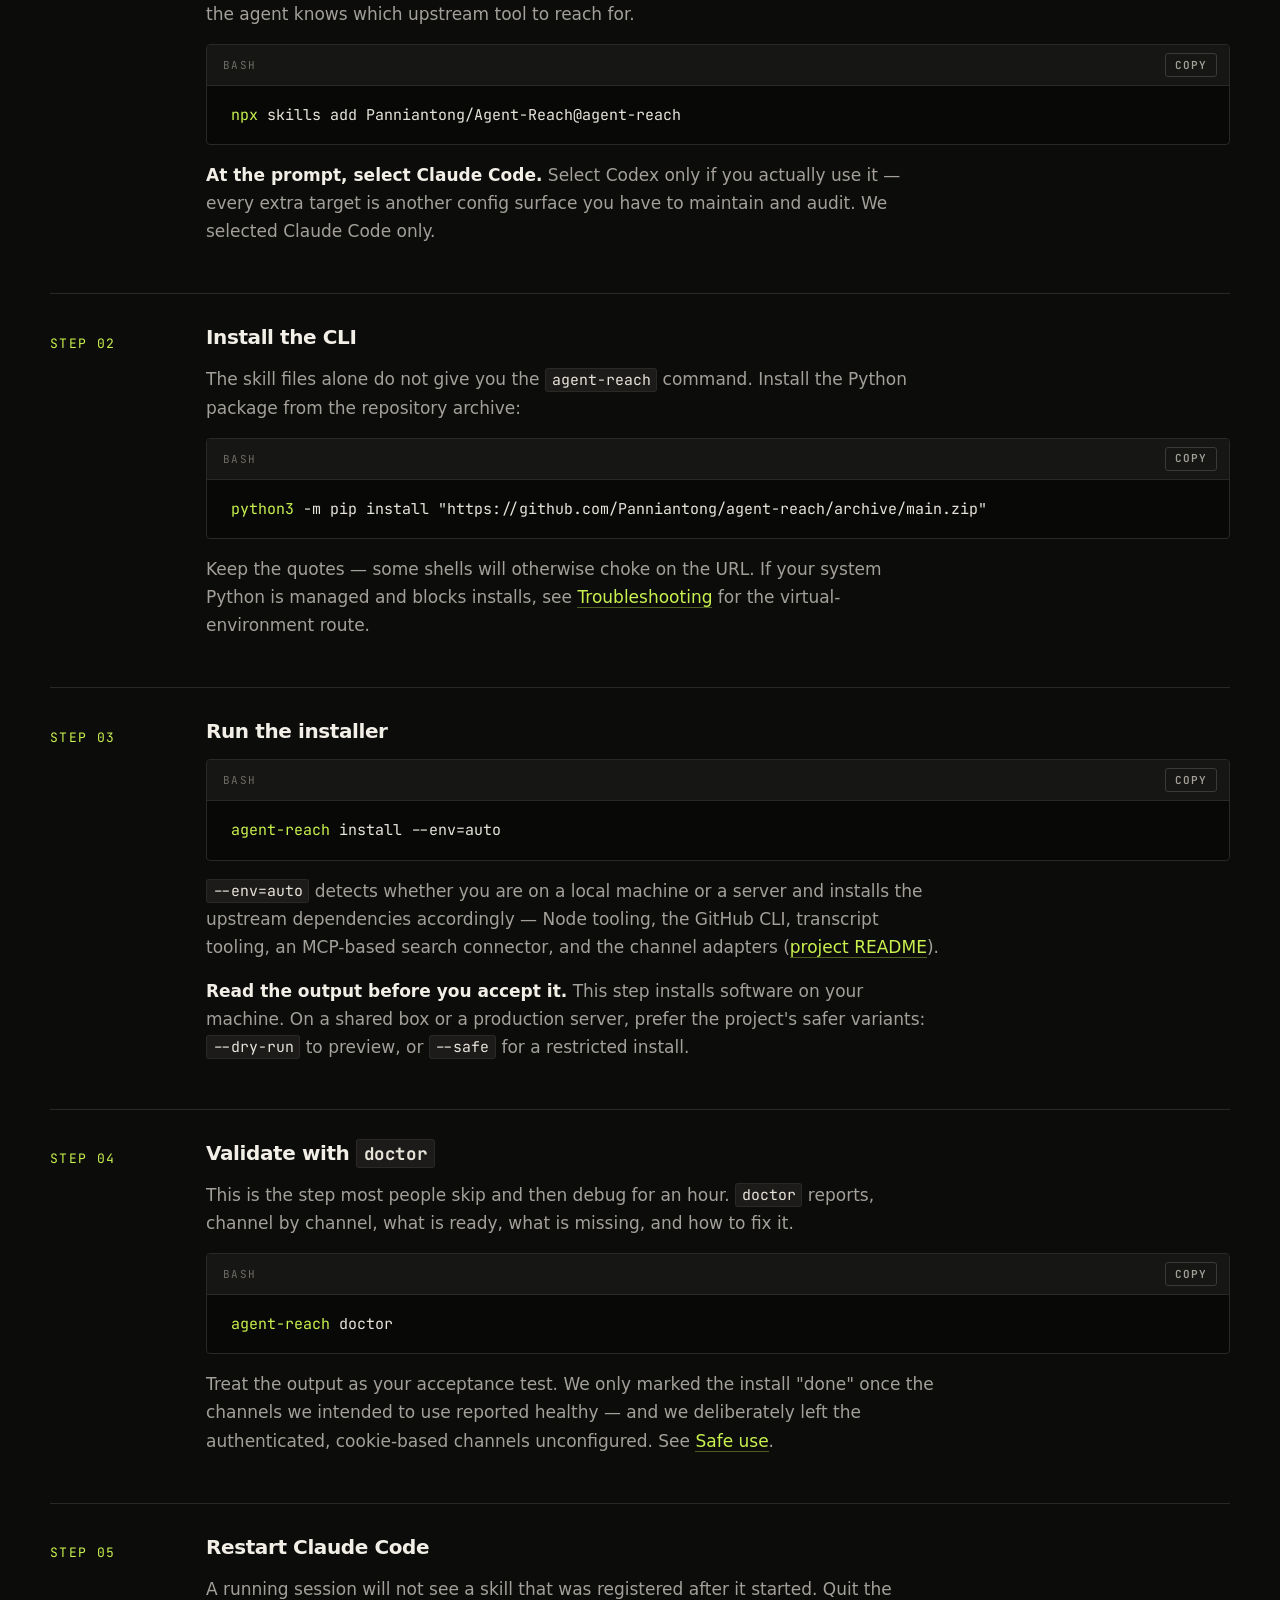
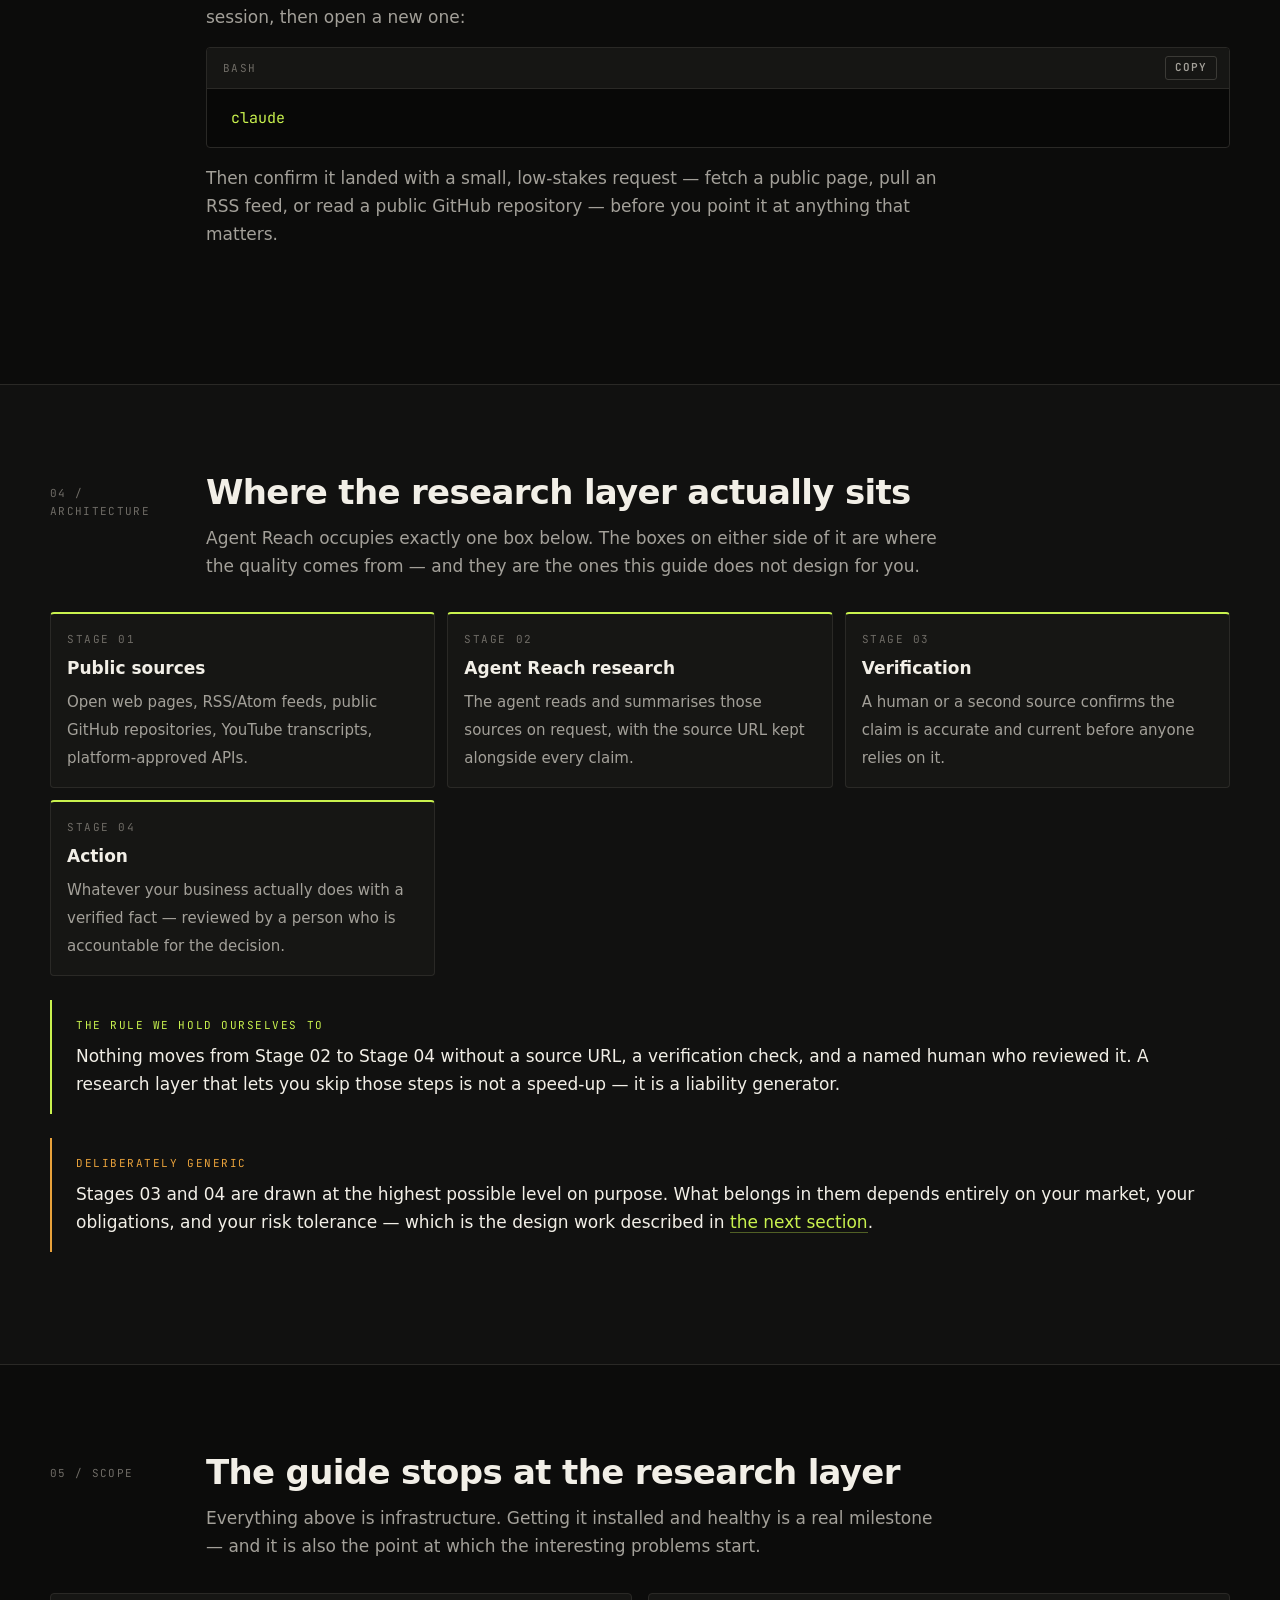
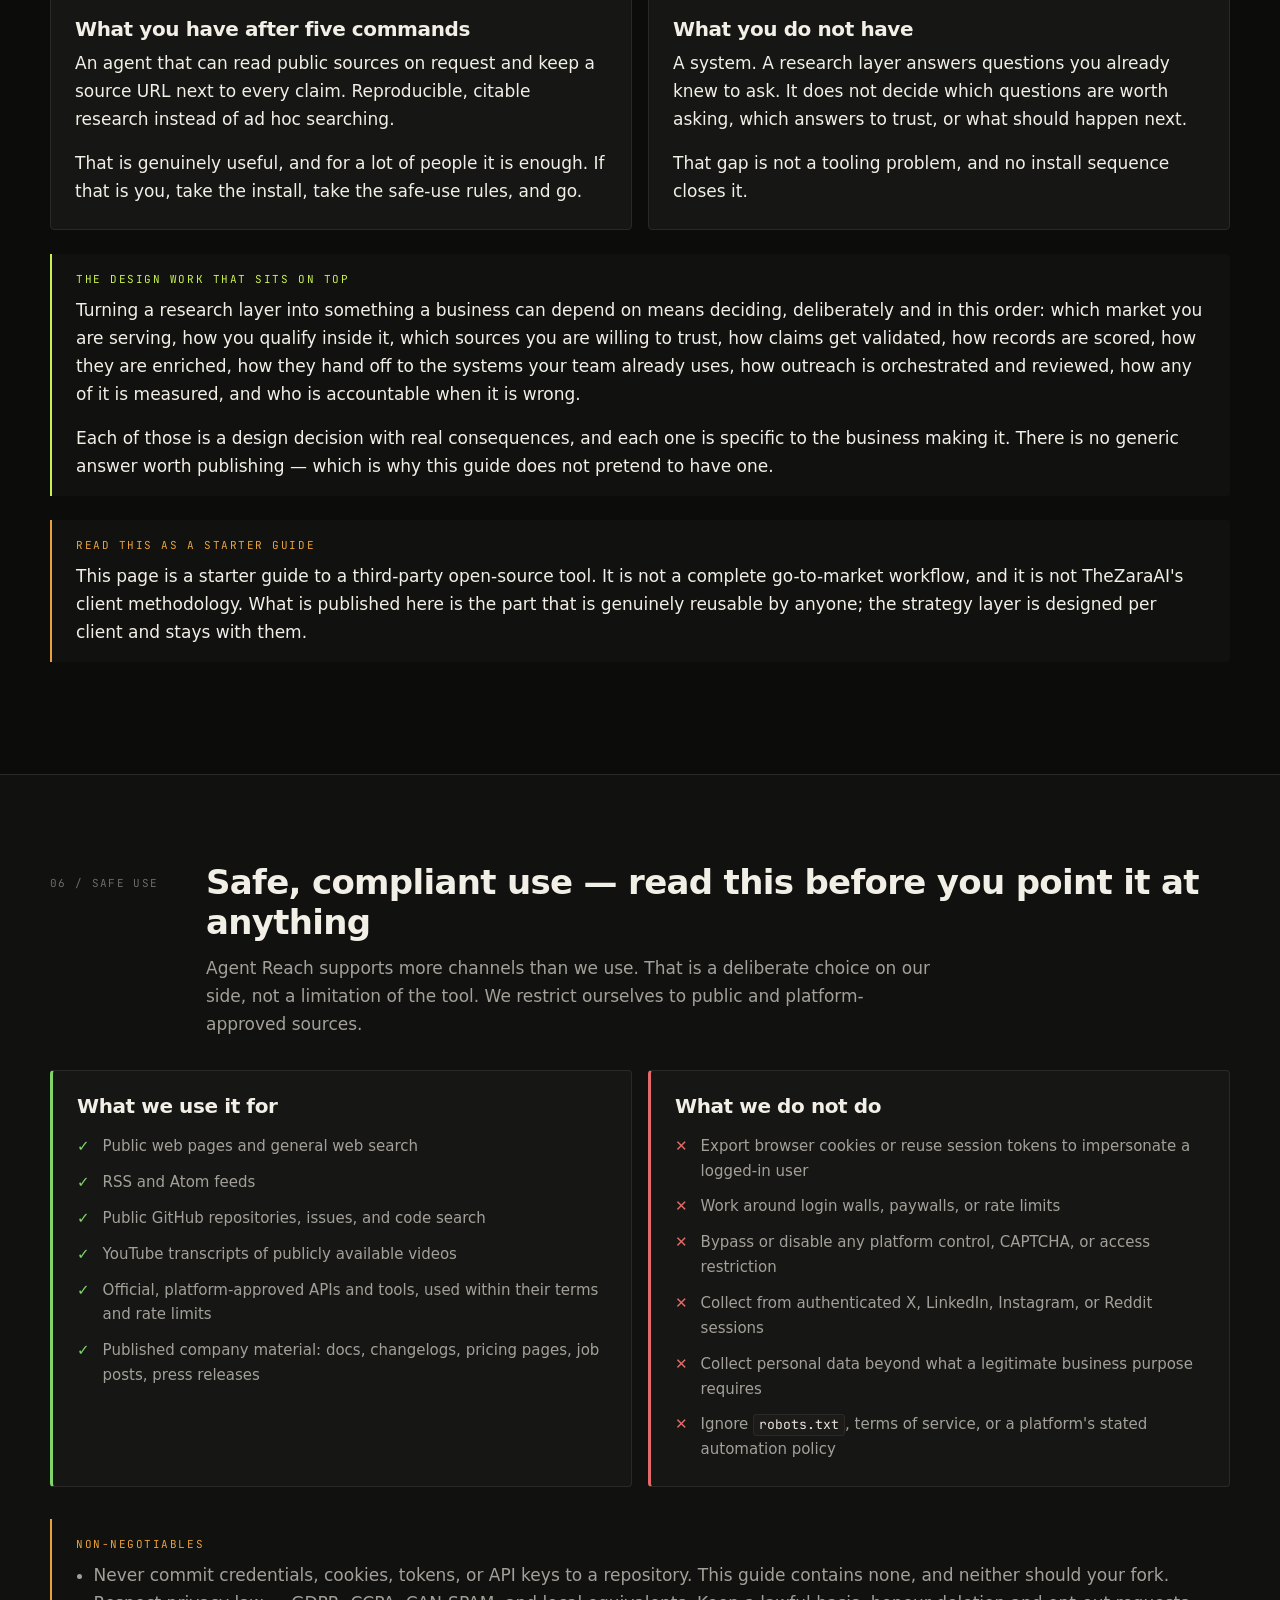
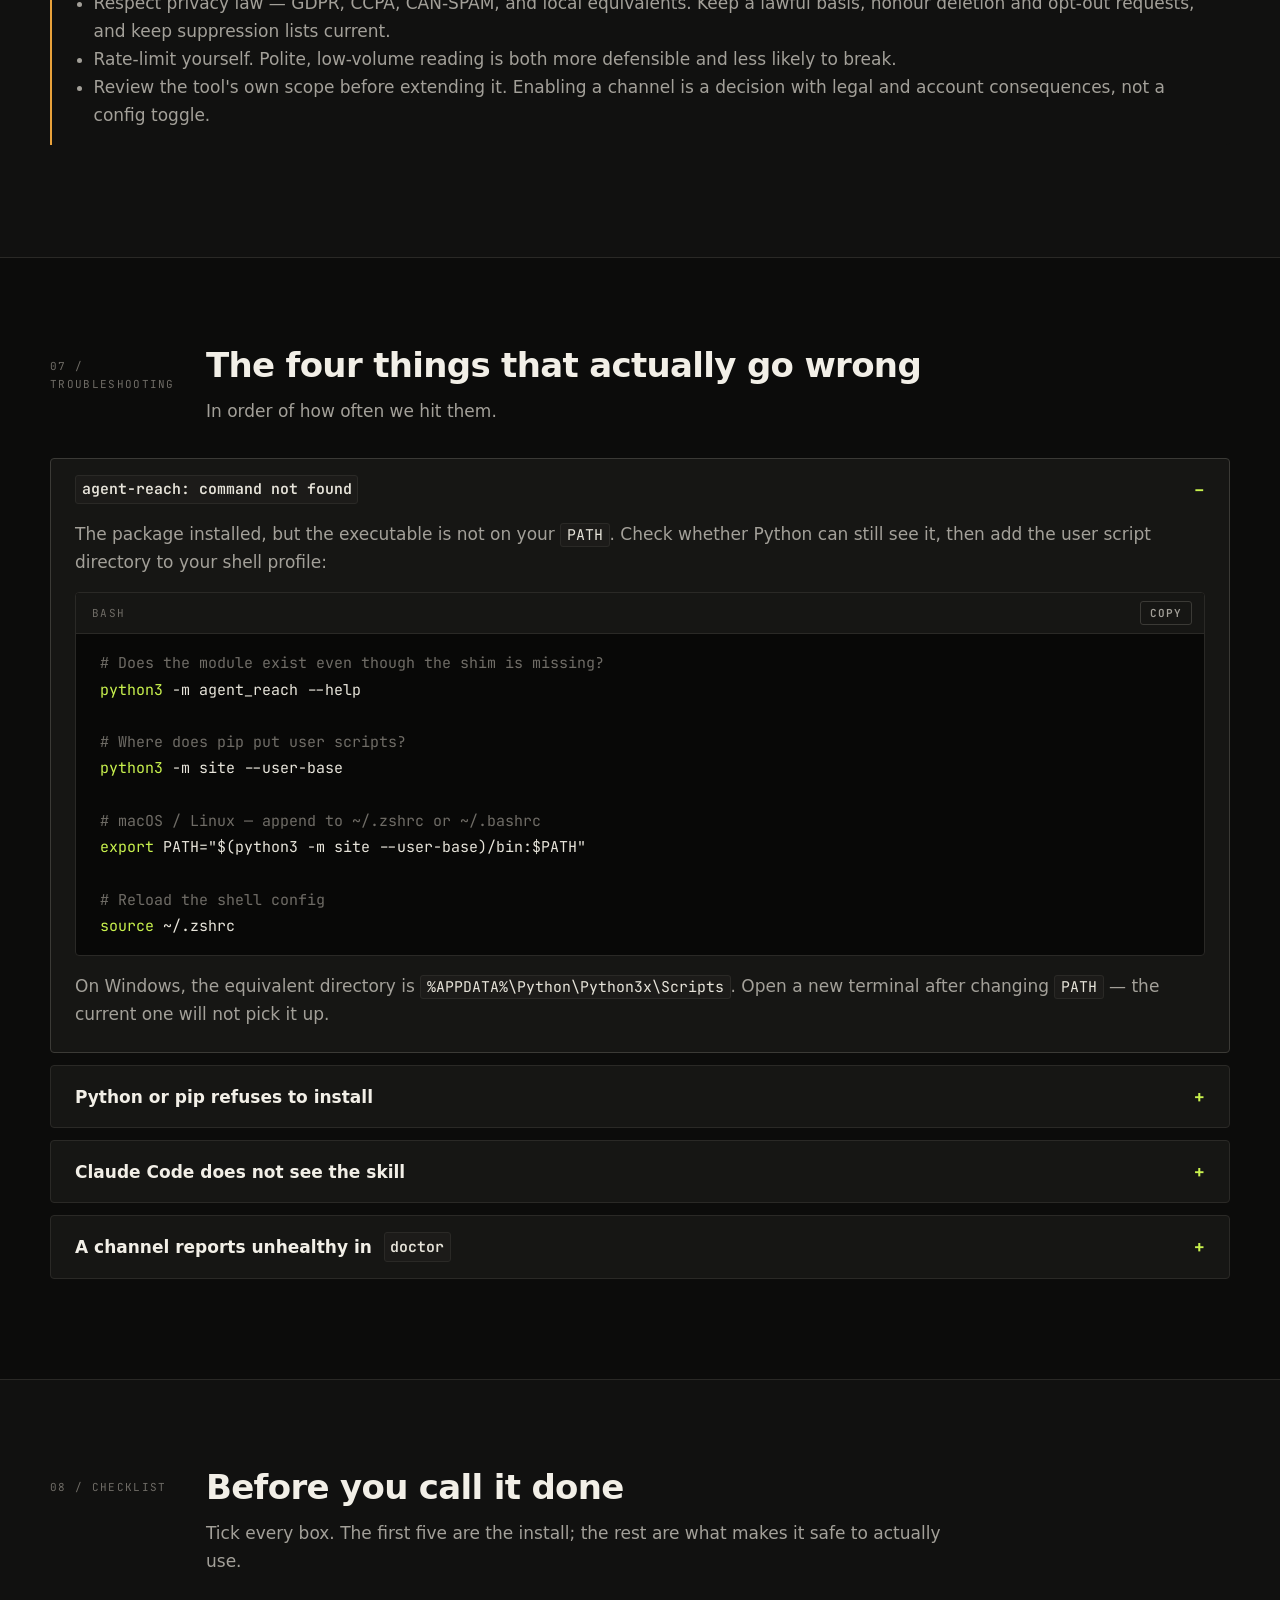
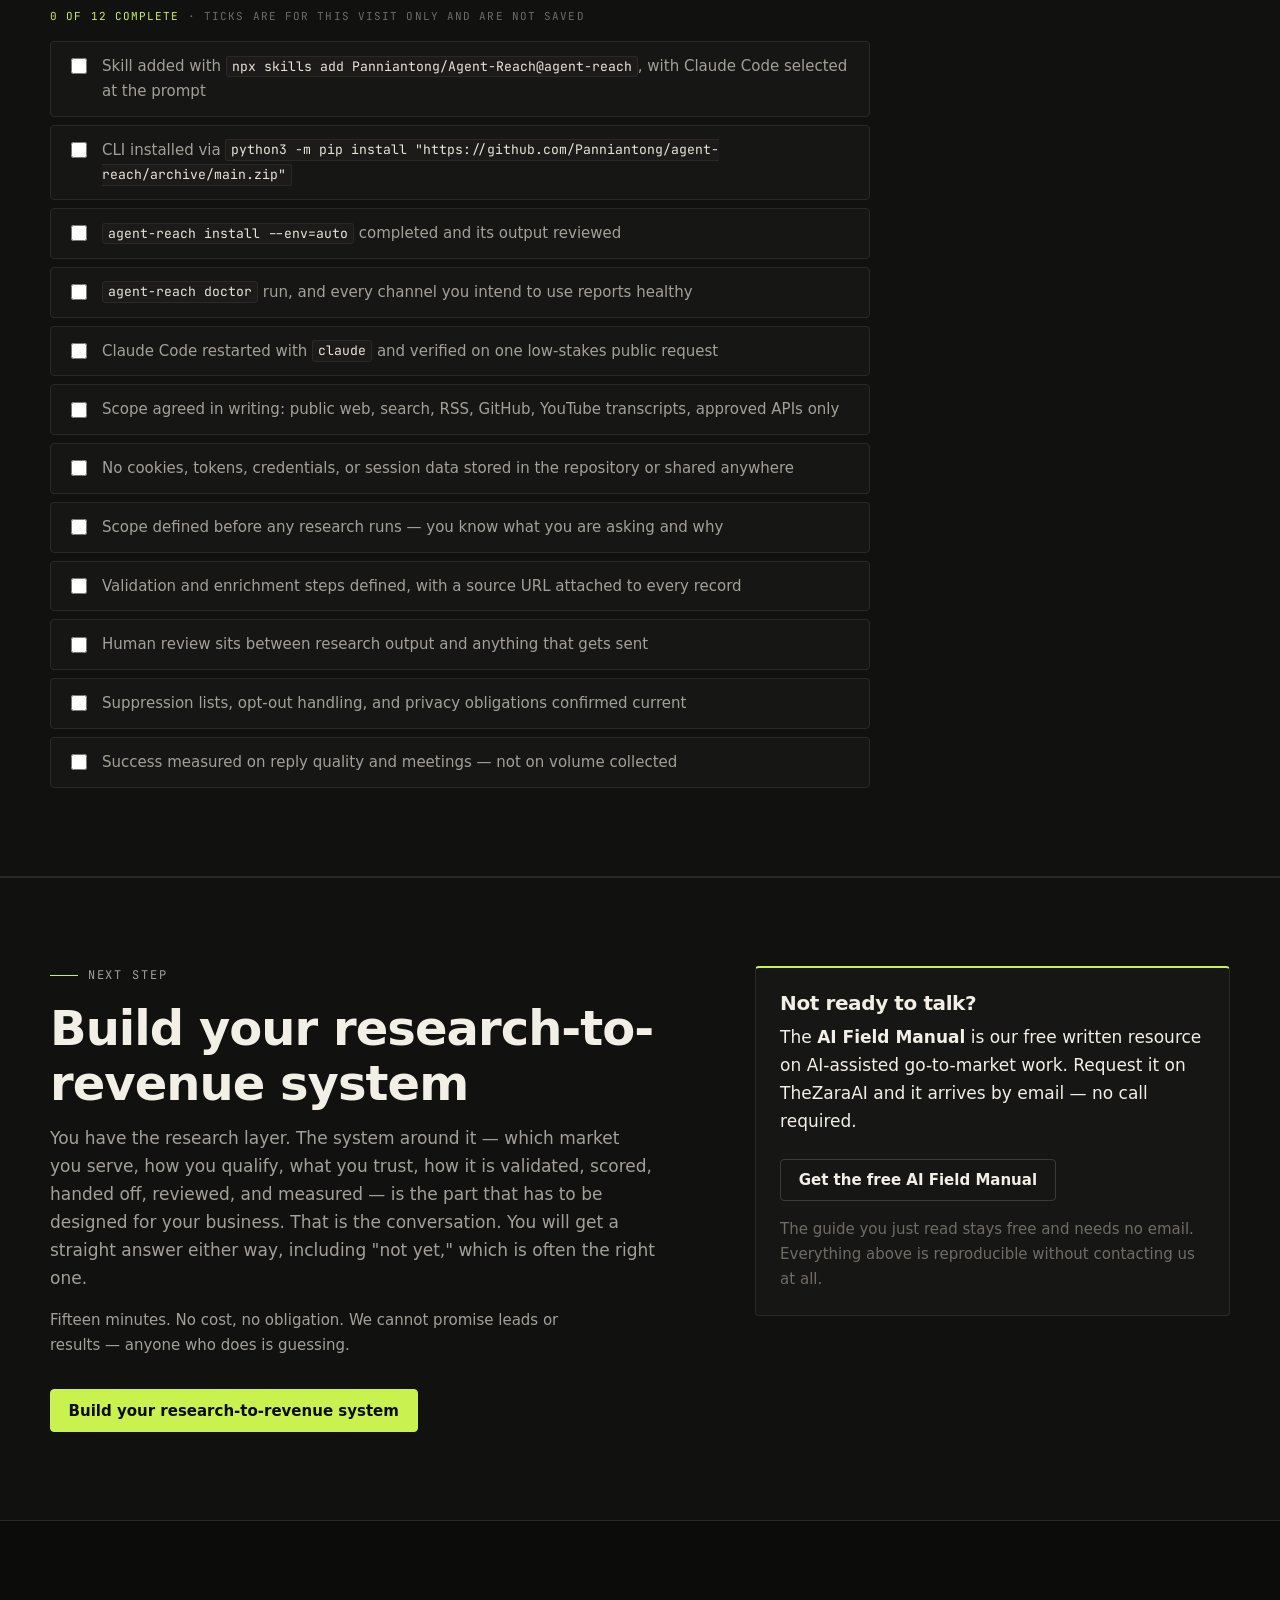
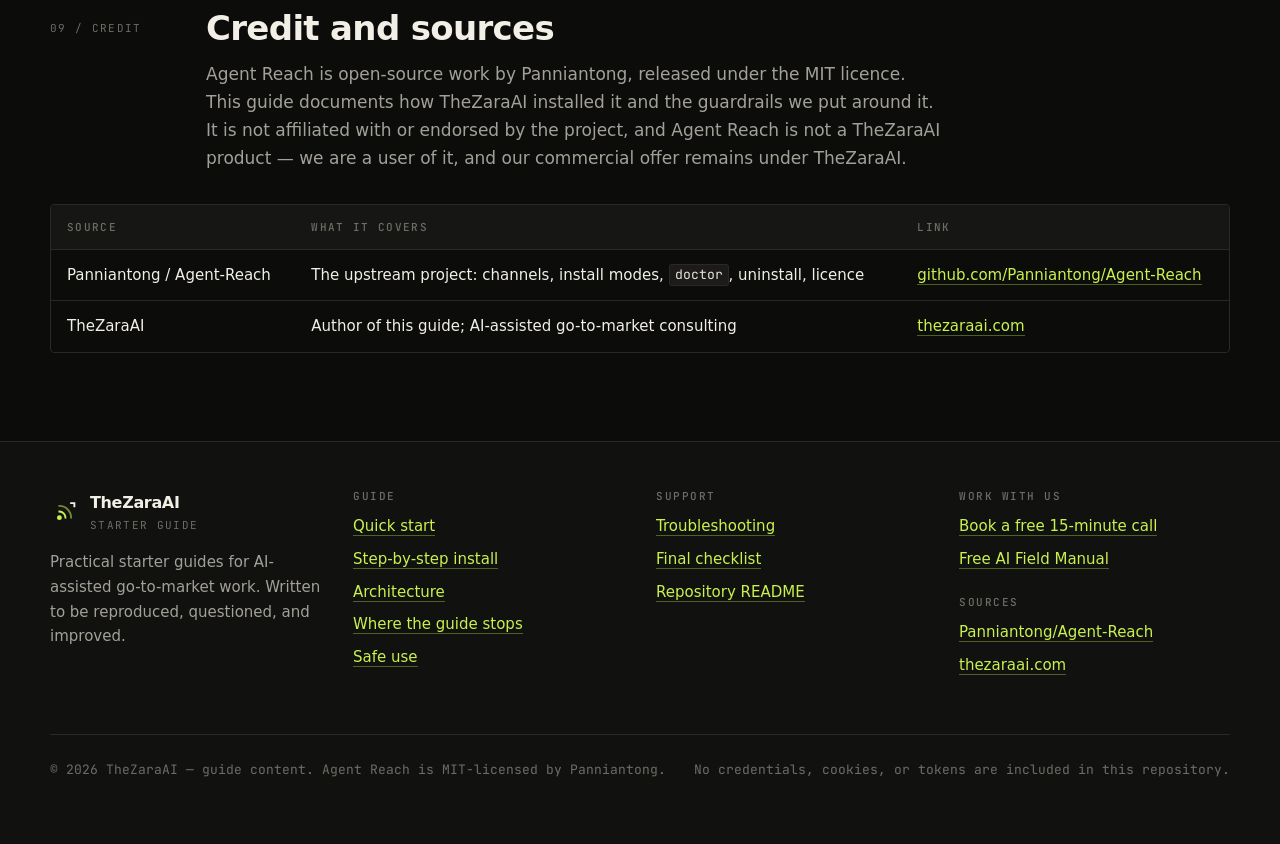
==== commit 2032a775: "docs(agent-reach): remove the LinkedIn draft from the public guide The ready-to-publish LinkedIn pos" ====
--- a/docs/agent-reach/index.html
+++ b/docs/agent-reach/index.html
@@ -603,7 +603,6 @@
           <li><a href="#troubleshooting">Troubleshooting</a></li>
           <li><a href="#checklist">Final checklist</a></li>
           <li><a href="README.md">Repository README</a></li>
-          <li><a href="LINKEDIN_POST.md">LinkedIn post</a></li>
         </ul>
       </div>
       <div>
